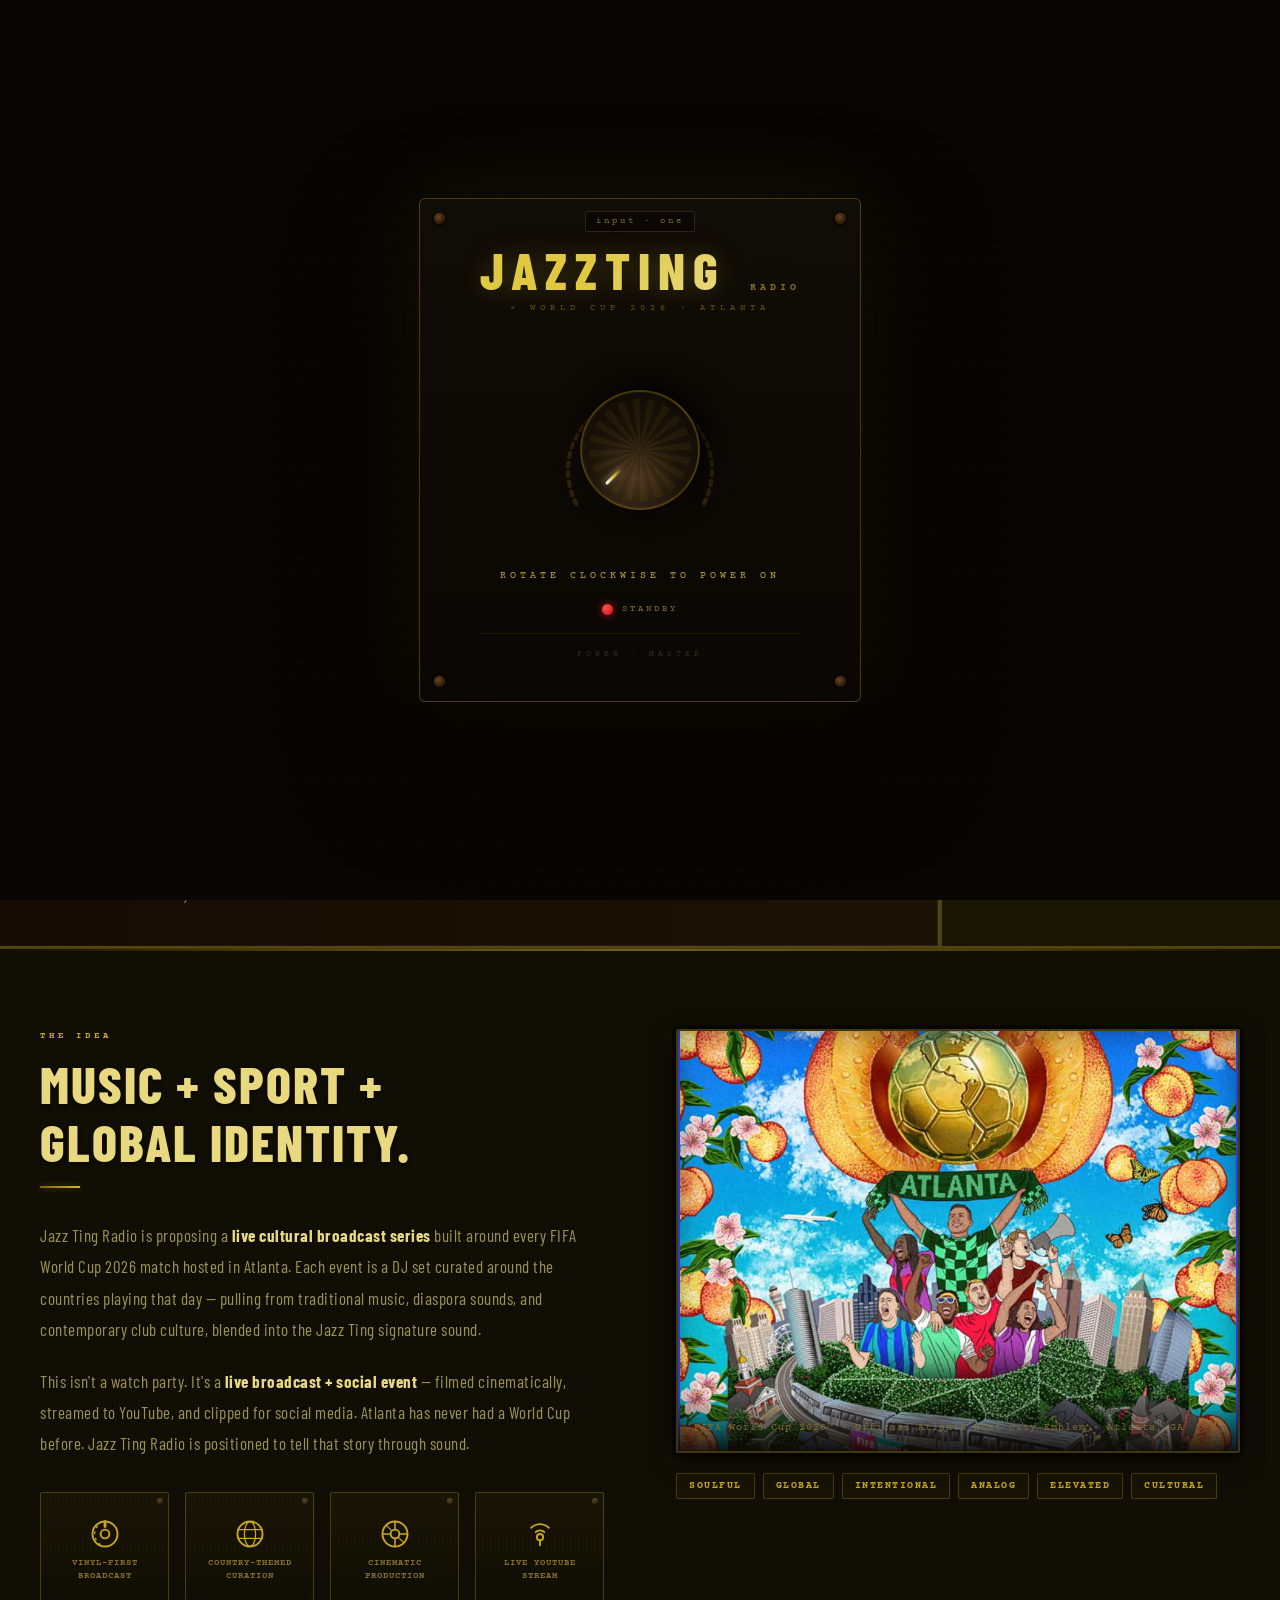
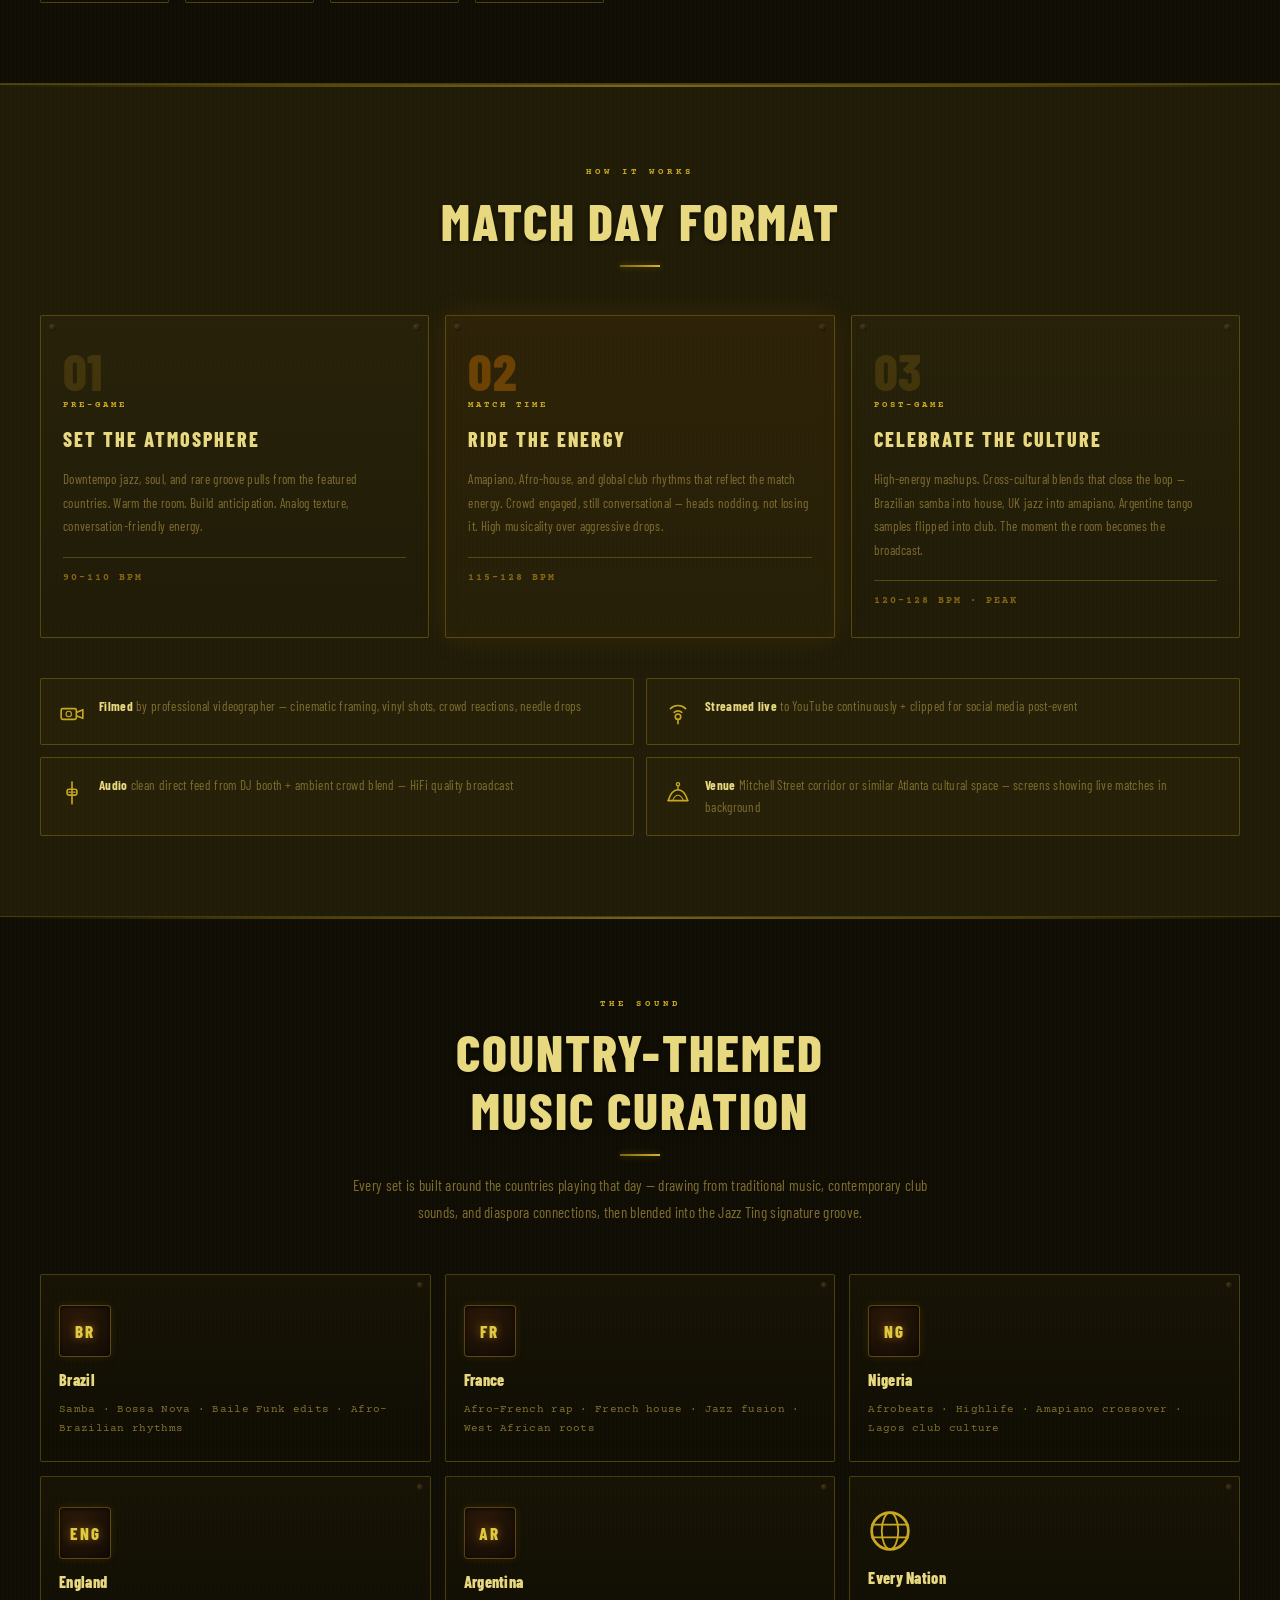
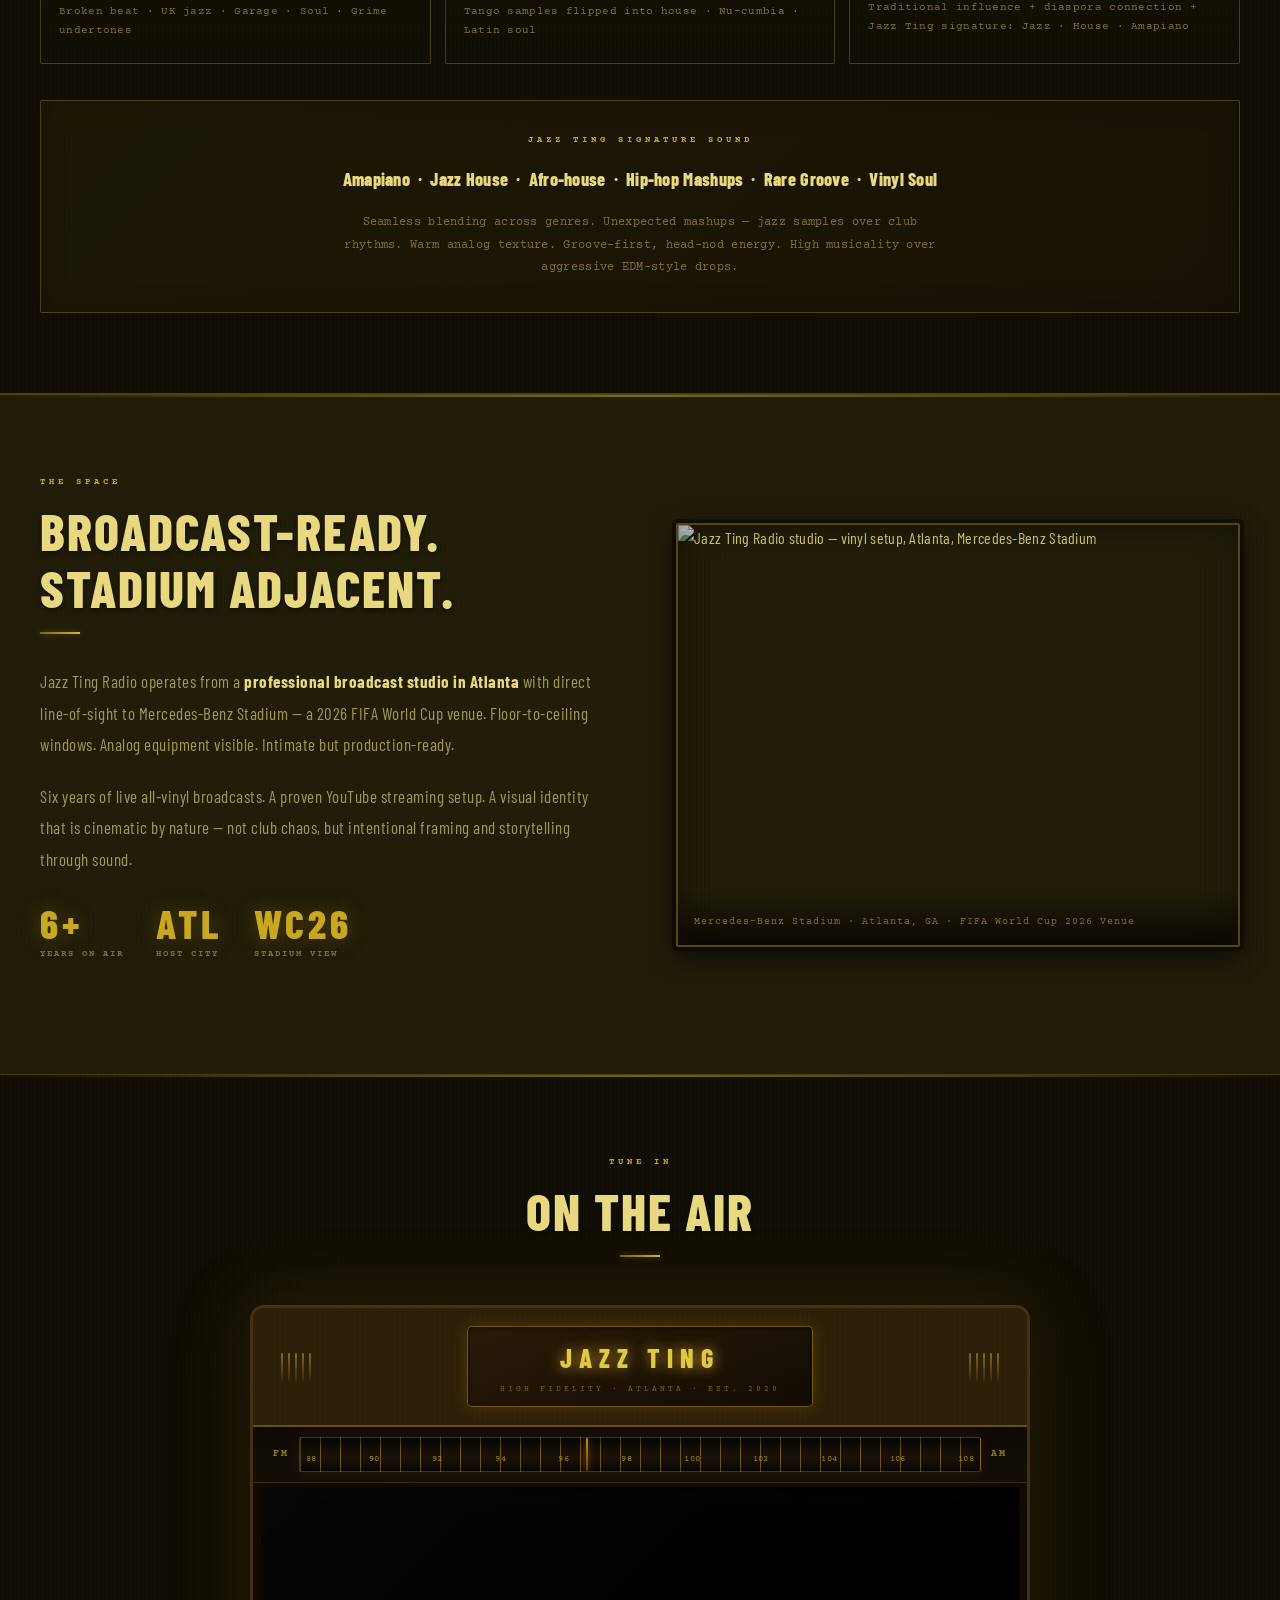
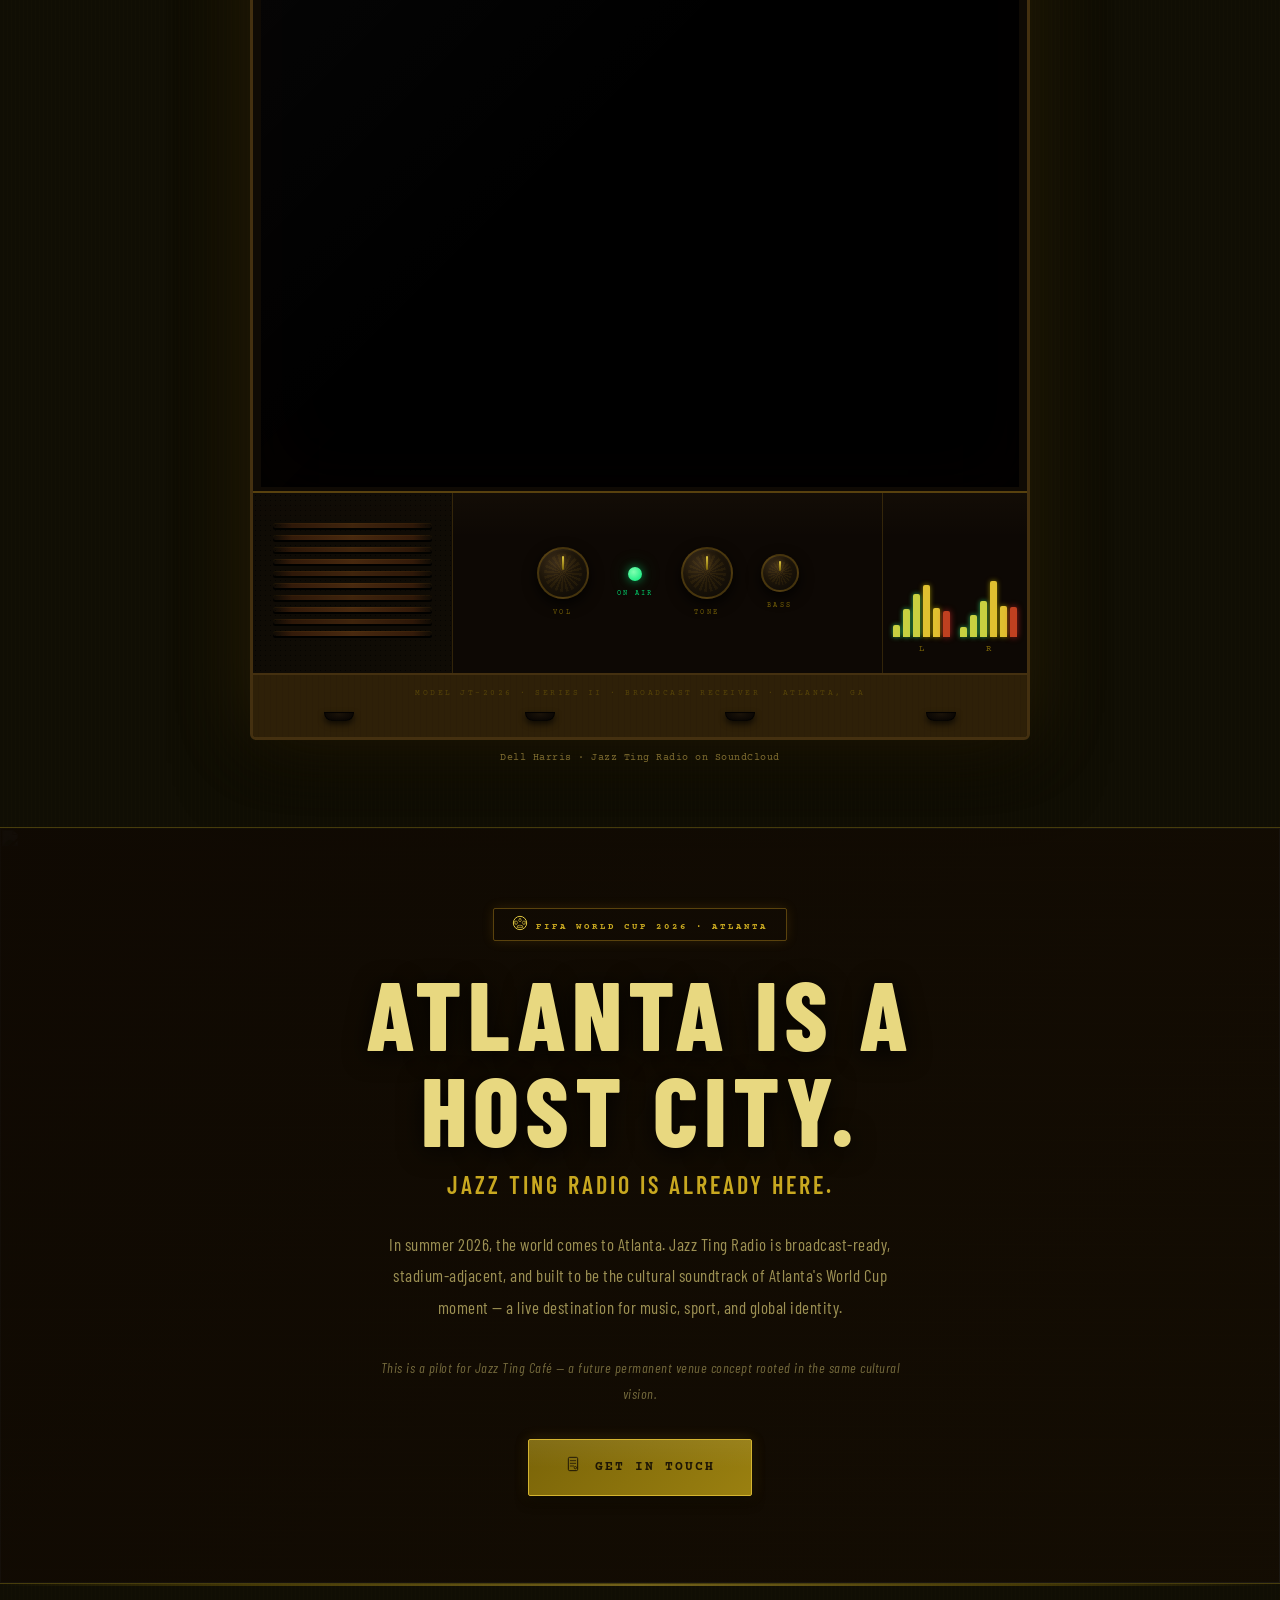
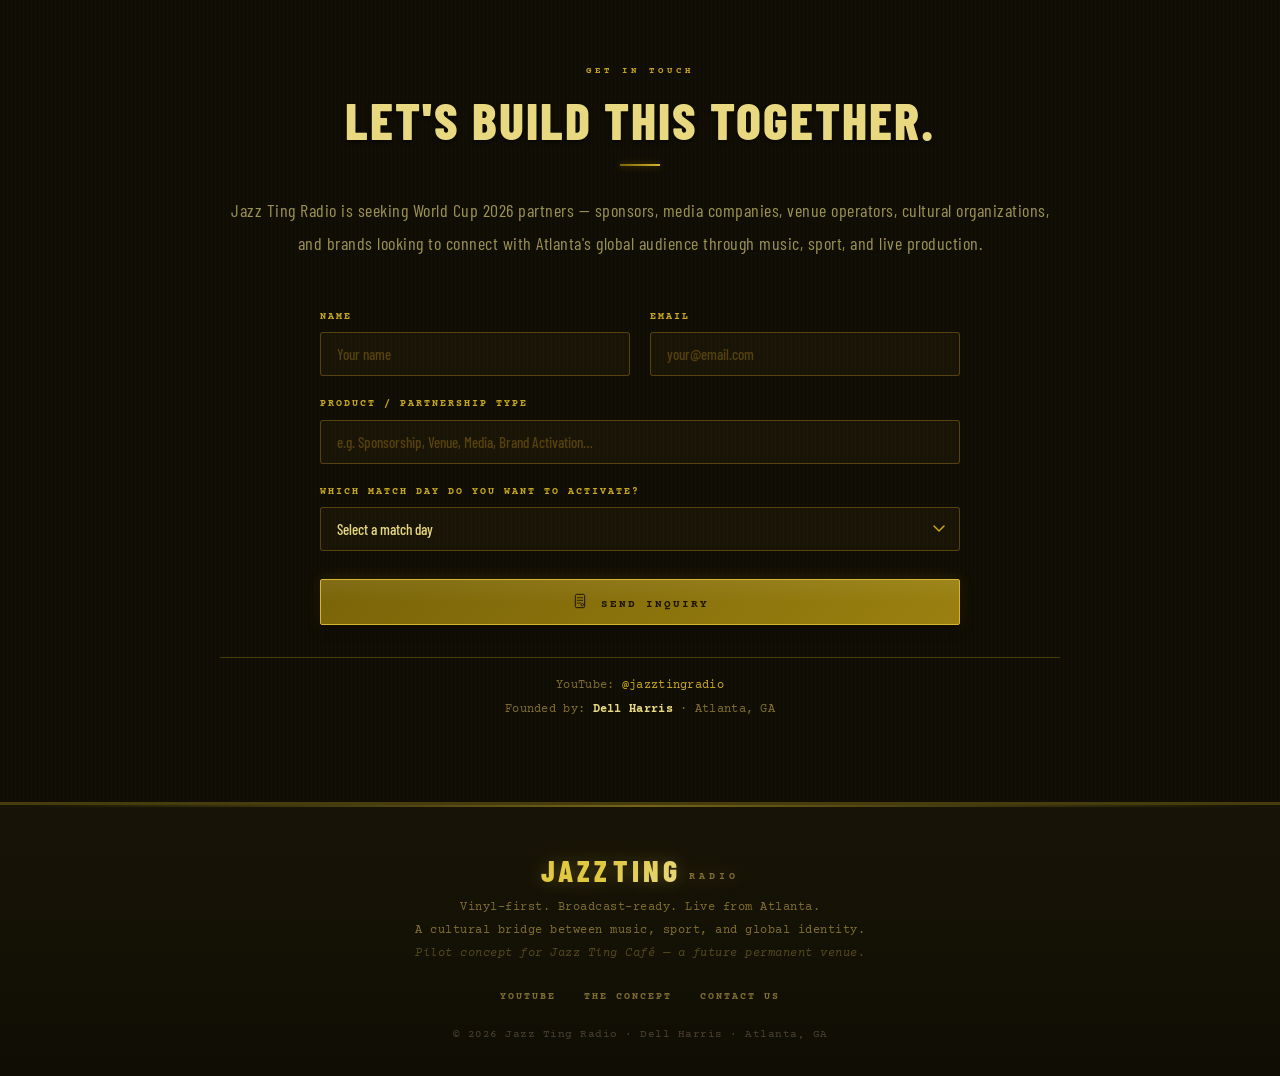
==== index.html @ 30714dae "Fix sticky header, add universe nav to Jazz Ting Radio - overflow-x: clip fixes sticky positioning o" ====
<!DOCTYPE html>
<html lang="en">
<head>
  <meta charset="UTF-8">
  <meta name="viewport" content="width=device-width, initial-scale=1.0">
  <title>Jazz Ting Radio | FIFA World Cup 2026 Atlanta — Live Music Broadcast Series</title>
  <meta name="description" content="Jazz Ting Radio brings a live DJ broadcast series to FIFA World Cup 2026 in Atlanta — vinyl-driven sets curated by match day country, streamed live from the cultural heart of the city.">
  <meta name="keywords" content="FIFA World Cup 2026 Atlanta, FIFA Atlanta 2026 experiences, World Cup Atlanta events, Atlanta FIFA fan experience, FIFA 2026 Atlanta entertainment, World Cup Atlanta 2026 things to do, Atlanta World Cup watch party, FIFA Atlanta fan zone, World Cup 2026 Atlanta nightlife, Atlanta FIFA cultural events, FIFA 2026 Atlanta music, World Cup Atlanta 2026 live events, ATL FIFA experience, Atlanta soccer events 2026, FIFA World Cup Atlanta host city events, Jazz Ting Radio, Dell Harris Atlanta, DJ set World Cup Atlanta, live music FIFA 2026, Atlanta June July 2026 events, Jazz Funk Soul Atlanta, UK Garage, DJ Cozy Shawn, ATL Culture House, vinyl DJ Atlanta, live broadcast FIFA 2026">
  <meta name="author" content="Jazz Ting Radio — Dell Harris">
  <meta name="robots" content="index, follow">

  <!-- Open Graph -->
  <meta property="og:type" content="website">
  <meta property="og:title" content="Jazz Ting Radio × FIFA World Cup 2026 Atlanta">
  <meta property="og:description" content="A live DJ broadcast series built around every Atlanta World Cup match day — country-themed vinyl sets, cinematic production, global culture.">
  <meta property="og:image" content="studio.jpg">
  <meta property="og:site_name" content="Jazz Ting Radio">

  <!-- Twitter Card -->
  <meta name="twitter:card" content="summary_large_image">
  <meta name="twitter:title" content="Jazz Ting Radio × FIFA World Cup 2026 Atlanta">
  <meta name="twitter:description" content="Live DJ broadcast series for FIFA World Cup 2026 in Atlanta. Match day music, vinyl culture, global identity.">
  <meta name="twitter:image" content="studio.jpg">
  <link rel="preconnect" href="https://fonts.googleapis.com">
  <link href="https://fonts.googleapis.com/css2?family=Bebas+Neue&family=Inter:wght@300;400;500;600;700;800&family=Playfair+Display:ital,wght@0,700;0,900;1,400&display=swap" rel="stylesheet">
  <link rel="stylesheet" href="style.css">
  <link rel="icon" href="data:image/svg+xml,<svg xmlns='http://www.w3.org/2000/svg' viewBox='0 0 100 100'><circle cx='50' cy='50' r='50' fill='%23000000'/><text x='50' y='67' font-family='Georgia,serif' font-weight='700' font-size='52' fill='%23e8d880' text-anchor='middle'>J</text></svg>">
</head>
<body>

<!-- ── SVG Icon Sprite ───────────────────────────────────── -->
<svg style="display:none" aria-hidden="true">
  <defs>
    <symbol id="ic-vinyl" viewBox="0 0 24 24" fill="none">
      <circle cx="12" cy="12" r="10" stroke="currentColor" stroke-width="1.5"/>
      <circle cx="12" cy="12" r="3.5" stroke="currentColor" stroke-width="1.5"/>
      <path d="M8.5 20.5 a10 10 0 0 1 0-17" stroke="currentColor" stroke-width="1" stroke-dasharray="2 3"/>
      <line x1="12" y1="2" x2="12" y2="6" stroke="currentColor" stroke-width="2.2" stroke-linecap="round"/>
    </symbol>
    <symbol id="ic-globe" viewBox="0 0 24 24" fill="none">
      <circle cx="12" cy="12" r="10" stroke="currentColor" stroke-width="1.5"/>
      <ellipse cx="12" cy="12" rx="4.5" ry="10" stroke="currentColor" stroke-width="1"/>
      <line x1="2.2" y1="8.5" x2="21.8" y2="8.5" stroke="currentColor" stroke-width="1" stroke-linecap="round"/>
      <line x1="2.2" y1="15.5" x2="21.8" y2="15.5" stroke="currentColor" stroke-width="1" stroke-linecap="round"/>
    </symbol>
    <symbol id="ic-lens" viewBox="0 0 24 24" fill="none">
      <circle cx="12" cy="12" r="10" stroke="currentColor" stroke-width="1.5"/>
      <circle cx="12" cy="12" r="3.5" stroke="currentColor" stroke-width="1.5"/>
      <line x1="12" y1="2" x2="12" y2="8.5" stroke="currentColor" stroke-width="1.2" stroke-linecap="round"/>
      <line x1="12" y1="15.5" x2="12" y2="22" stroke="currentColor" stroke-width="1.2" stroke-linecap="round"/>
      <line x1="2" y1="12" x2="8.5" y2="12" stroke="currentColor" stroke-width="1.2" stroke-linecap="round"/>
      <line x1="15.5" y1="12" x2="22" y2="12" stroke="currentColor" stroke-width="1.2" stroke-linecap="round"/>
      <line x1="4.9" y1="4.9" x2="9.3" y2="9.3" stroke="currentColor" stroke-width="1" stroke-linecap="round"/>
      <line x1="14.7" y1="14.7" x2="19.1" y2="19.1" stroke="currentColor" stroke-width="1" stroke-linecap="round"/>
    </symbol>
    <symbol id="ic-signal" viewBox="0 0 24 24" fill="none">
      <circle cx="12" cy="14.5" r="2.5" stroke="currentColor" stroke-width="1.5"/>
      <path d="M8.5 10.5 a5 5 0 0 1 7 0" stroke="currentColor" stroke-width="1.5" stroke-linecap="round"/>
      <path d="M5 7 a10 10 0 0 1 14 0" stroke="currentColor" stroke-width="1.5" stroke-linecap="round"/>
      <line x1="12" y1="17" x2="12" y2="21" stroke="currentColor" stroke-width="1.5" stroke-linecap="round"/>
    </symbol>
    <symbol id="ic-camera" viewBox="0 0 24 24" fill="none">
      <rect x="2" y="7" width="14" height="10" rx="1.5" stroke="currentColor" stroke-width="1.5"/>
      <path d="M16 10.5 L22 8 L22 16 L16 13.5" stroke="currentColor" stroke-width="1.5" stroke-linejoin="round"/>
      <circle cx="9" cy="12" r="2.5" stroke="currentColor" stroke-width="1"/>
    </symbol>
    <symbol id="ic-stadium" viewBox="0 0 24 24" fill="none">
      <path d="M3 19 Q6 9 12 9 Q18 9 21 19" stroke="currentColor" stroke-width="1.5" stroke-linecap="round"/>
      <line x1="3" y1="19" x2="21" y2="19" stroke="currentColor" stroke-width="1.5" stroke-linecap="round"/>
      <path d="M7 19 Q9 14 12 14 Q15 14 17 19" stroke="currentColor" stroke-width="1" stroke-linecap="round"/>
      <line x1="12" y1="9" x2="12" y2="5" stroke="currentColor" stroke-width="1.2" stroke-linecap="round"/>
      <circle cx="12" cy="4" r="1.5" stroke="currentColor" stroke-width="1.2"/>
    </symbol>
    <symbol id="ic-soccer" viewBox="0 0 24 24" fill="none">
      <circle cx="12" cy="12" r="10" stroke="currentColor" stroke-width="1.5"/>
      <polygon points="12,4.5 14,8 12,10.5 10,8" stroke="currentColor" stroke-width="1" stroke-linejoin="round"/>
      <polygon points="4,9.5 7,9 8.5,11.5 7,14 4.5,13.5" stroke="currentColor" stroke-width="1" stroke-linejoin="round"/>
      <polygon points="20,9.5 17,9 15.5,11.5 17,14 19.5,13.5" stroke="currentColor" stroke-width="1" stroke-linejoin="round"/>
      <polygon points="7.5,18.5 8.5,16 11,15.5 13,15.5 15.5,16 16.5,18.5" stroke="currentColor" stroke-width="1" stroke-linejoin="round"/>
    </symbol>
    <symbol id="ic-form" viewBox="0 0 24 24" fill="none">
      <rect x="5" y="2" width="14" height="20" rx="2" stroke="currentColor" stroke-width="1.5"/>
      <line x1="8" y1="7" x2="16" y2="7" stroke="currentColor" stroke-width="1.2" stroke-linecap="round"/>
      <line x1="8" y1="11" x2="16" y2="11" stroke="currentColor" stroke-width="1.2" stroke-linecap="round"/>
      <line x1="8" y1="15" x2="13" y2="15" stroke="currentColor" stroke-width="1.2" stroke-linecap="round"/>
      <circle cx="15.5" cy="17.5" r="1.8" stroke="currentColor" stroke-width="1.2"/>
    </symbol>
    <symbol id="ic-knob" viewBox="0 0 24 24" fill="none">
      <circle cx="12" cy="12" r="9.5" stroke="currentColor" stroke-width="1.5"/>
      <circle cx="12" cy="12" r="4" stroke="currentColor" stroke-width="1.5"/>
      <path d="M7 18.5 a8.5 8.5 0 0 1 0-13" stroke="currentColor" stroke-width="1" stroke-dasharray="2 3"/>
      <line x1="12" y1="2.5" x2="12" y2="7" stroke="currentColor" stroke-width="2.2" stroke-linecap="round"/>
    </symbol>
    <symbol id="ic-fader" viewBox="0 0 24 24" fill="none">
      <line x1="12" y1="2" x2="12" y2="22" stroke="currentColor" stroke-width="1.5" stroke-linecap="round"/>
      <rect x="7.5" y="8.5" width="9" height="5.5" rx="1.5" stroke="currentColor" stroke-width="1.5"/>
      <line x1="9" y1="11.2" x2="15" y2="11.2" stroke="currentColor" stroke-width="1" stroke-dasharray="2 2" stroke-linecap="round"/>
    </symbol>
    <symbol id="ic-prev" viewBox="0 0 24 24">
      <line x1="5" y1="5" x2="5" y2="19" stroke="currentColor" stroke-width="2" stroke-linecap="round"/>
      <path d="M19 5 L9 12 L19 19 Z" fill="currentColor"/>
    </symbol>
    <symbol id="ic-next" viewBox="0 0 24 24">
      <line x1="19" y1="5" x2="19" y2="19" stroke="currentColor" stroke-width="2" stroke-linecap="round"/>
      <path d="M5 5 L15 12 L5 19 Z" fill="currentColor"/>
    </symbol>
    <symbol id="ic-volume" viewBox="0 0 24 24" fill="none">
      <circle cx="12" cy="12" r="9" stroke="currentColor" stroke-width="1.5"/>
      <path d="M7.5 17.5 a7.5 7.5 0 0 1 0-11" stroke="currentColor" stroke-width="1" stroke-dasharray="2 3"/>
      <line x1="12" y1="3" x2="12" y2="7" stroke="currentColor" stroke-width="2.2" stroke-linecap="round"/>
    </symbol>
    <symbol id="ic-fullscreen" viewBox="0 0 24 24" fill="none">
      <polyline points="3,9 3,3 9,3" stroke="currentColor" stroke-width="1.8" stroke-linecap="round" stroke-linejoin="round"/>
      <polyline points="15,3 21,3 21,9" stroke="currentColor" stroke-width="1.8" stroke-linecap="round" stroke-linejoin="round"/>
      <polyline points="3,15 3,21 9,21" stroke="currentColor" stroke-width="1.8" stroke-linecap="round" stroke-linejoin="round"/>
      <polyline points="21,15 21,21 15,21" stroke="currentColor" stroke-width="1.8" stroke-linecap="round" stroke-linejoin="round"/>
    </symbol>
  </defs>
</svg>

<!-- ── Power-On Screen ───────────────────────────────────── -->
<div id="powerOn" class="power-on-screen">
  <div class="po-panel">
    <!-- corner screws (CSS) -->
    <div class="po-corner po-corner-tl"></div>
    <div class="po-corner po-corner-tr"></div>
    <div class="po-corner po-corner-bl"></div>
    <div class="po-corner po-corner-br"></div>
    <!-- channel label like the "one" / "two" on the mixer -->
    <div class="po-channel-label">input · one</div>
    <div class="po-brand">
      <span class="logo-jazz">Jazz</span><span class="logo-ting">Ting</span>
      <span class="logo-radio">Radio</span>
    </div>
    <div class="po-tagline">× WORLD CUP 2026 · ATLANTA</div>
    <div class="po-knob-section">
      <!-- Arc progress ring (SVG) -->
      <svg class="po-arc" viewBox="0 0 130 130" aria-hidden="true">
        <!-- dashed track like isolator knob on mixer -->
        <path class="po-arc-track"
          d="M 19 104 A 52 52 0 1 1 111 104"
          fill="none" stroke="rgba(200,150,30,0.18)" stroke-width="3"
          stroke-linecap="round" stroke-dasharray="3 4"/>
        <!-- fill arc -->
        <path class="po-arc-fill" id="poArcFill"
          d="M 19 104 A 52 52 0 1 1 111 104"
          fill="none" stroke="var(--brass-warm)" stroke-width="3"
          stroke-linecap="round"
          stroke-dasharray="265" stroke-dashoffset="265"/>
      </svg>
      <!-- The knob -->
      <div class="po-knob-wrap">
        <div class="po-knob" id="poKnob">
          <div class="po-knob-grip"></div>
          <div class="po-knob-indicator"></div>
        </div>
      </div>
    </div>
    <div class="po-instruction" id="poInstruction">ROTATE CLOCKWISE TO POWER ON</div>
    <div class="po-status-row">
      <div class="po-led" id="poLed"></div>
      <span class="po-status-text" id="poStatusText">STANDBY</span>
    </div>
    <div class="po-mixer-label">POWER · MASTER</div>
  </div>
</div>


<!-- ── Countdown Bar ──────────────────────────────────────── -->
<div id="countdownBar" class="countdown-bar">
  <span class="cd-label"><svg viewBox="0 0 24 24" fill="none" class="cd-icon"><circle cx="12" cy="12" r="10" stroke="currentColor" stroke-width="1.5"/><polyline points="12,6 12,12 16,14" stroke="currentColor" stroke-width="1.5" stroke-linecap="round"/></svg> FIRST ATL MATCH</span>
  <div class="cd-units">
    <div class="cd-unit"><span class="cd-num" id="cdDays">--</span><span class="cd-lbl">DAYS</span></div>
    <span class="cd-sep">:</span>
    <div class="cd-unit"><span class="cd-num" id="cdHours">--</span><span class="cd-lbl">HRS</span></div>
    <span class="cd-sep">:</span>
    <div class="cd-unit"><span class="cd-num" id="cdMins">--</span><span class="cd-lbl">MIN</span></div>
    <span class="cd-sep">:</span>
    <div class="cd-unit"><span class="cd-num" id="cdSecs">--</span><span class="cd-lbl">SEC</span></div>
  </div>
  <span class="cd-event">FIFA WORLD CUP 2026 · ATLANTA</span>
</div>

<header id="header">
  <div class="header-inner">
    <button class="hamburger" aria-label="Menu"><span></span><span></span><span></span></button>
    <a href="#" class="logo">
      <span class="logo-jazz">Jazz</span><span class="logo-ting">Ting</span>
      <span class="logo-radio">Radio</span>
    </a>
    <nav class="nav">
      <a href="#concept">The Concept</a>
      <a href="#format">Format</a>
      <a href="#curation">Music</a>
      <a href="#studio">Studio</a>
      <a href="#pitch" class="nav-cta">Submit Inquiry</a>
    </nav>
    <button class="hamburger hamburger-right" aria-label="More"><span></span><span></span><span></span></button>
  </div>
</header>

<!-- ── Universe Nav Overlay ──────────────────────────────── -->
<nav class="jtr-nav-overlay" id="jtrNav" aria-hidden="true">

  <svg class="jtr-nav-overlay__grain" xmlns="http://www.w3.org/2000/svg">
    <defs>
      <filter id="jtr-gn" x="0%" y="0%" width="100%" height="100%" color-interpolation-filters="linearRGB">
        <feTurbulence type="fractalNoise" baseFrequency="0.76 0.72" numOctaves="4" seed="9" stitchTiles="stitch"/>
        <feColorMatrix type="saturate" values="0"/>
      </filter>
    </defs>
    <rect width="100%" height="100%" filter="url(#jtr-gn)"/>
  </svg>

  <div class="jtr-nav-breadcrumb">
    IDU House <span>·</span> Jazz Ting Radio <span>·</span> Atlanta
  </div>

  <ul class="jtr-nav-links">

    <li class="jtr-nav-link">
      <a href="/sf">
        <span class="jtr-nav-label">Southern Frequencies</span>
        <span class="jtr-nav-meta">Live Hi-Fi Set · Programming</span>
      </a>
    </li>

    <li class="jtr-nav-link jtr-nav-link--current">
      <a href="#">
        <span class="jtr-nav-label">Jazz Ting Radio</span>
        <span class="jtr-nav-meta">You're Here</span>
      </a>
    </li>

    <li class="jtr-nav-link">
      <a href="https://www.iduhouse.com" target="_blank" rel="noopener">
        <span class="jtr-nav-label">IDU House</span>
        <span class="jtr-nav-meta">The Platform</span>
      </a>
    </li>

    <li class="jtr-nav-link">
      <a href="https://www.communeatl.com" target="_blank" rel="noopener">
        <span class="jtr-nav-label">Commune ATL</span>
        <span class="jtr-nav-meta">Atlanta, GA</span>
      </a>
    </li>

  </ul>

  <div class="jtr-nav-footer">
    <a href="https://www.iduhouse.com" target="_blank" rel="noopener">
      <img src="sf/idu-logo.png" alt="IDU House">
    </a>
    <a href="https://www.communeatl.com" target="_blank" rel="noopener">
      <img src="sf/commune-logo.webp" alt="Commune ATL">
    </a>
  </div>

</nav>

<!-- ── HERO ───────────────────────────────────────────────── -->
<section id="hero">
  <div class="hero-layout">

    <!-- Main panel -->
    <div class="hero-main">
      <div class="studio-player">
        <div class="studio-video-wrap">
          <!-- ios-clip-inner forces clip-path containment on iOS Safari -->
          <div class="ios-clip-inner">
          <iframe id="ytHeroPlayer"
            src="https://www.youtube.com/embed/sUy6hqrtd_Q?autoplay=1&mute=1&rel=0&modestbranding=1&loop=1&playlist=sUy6hqrtd_Q&enablejsapi=1&playsinline=1"
            style="position:absolute;inset:0;width:100%;height:100%;border:none;"
            title="Jazz Ting Radio — They Lied About UK Garage"
            allow="accelerometer; autoplay; clipboard-write; encrypted-media; gyroscope; picture-in-picture; web-share"
            referrerpolicy="strict-origin-when-cross-origin"
            allowfullscreen
          ></iframe>
          </div>

          <!-- Glowing play button -->
          <div class="hero-sc-play-wrap">
            <button class="hero-sc-btn" id="heroScBtn" onclick="triggerSCPlay()" aria-label="Play Jazz Ting Radio">
              <span class="hero-sc-ring"></span>
              <span class="hero-sc-ring hero-sc-ring-2"></span>
              <svg class="hero-sc-icon" viewBox="0 0 24 24"><path d="M8 5v14l11-7z"/></svg>
            </button>
            <div class="hero-sc-label">LISTEN LIVE</div>
          </div>

          <div class="studio-live-badge"><span class="live-dot"></span> BROADCAST READY · ATL</div>
          <div class="hero-title-overlay">
            <div class="hero-eyebrow">FIFA World Cup 2026 · Atlanta Host City</div>
            <h1 class="hero-main-title">Where Music<br>Meets the Match.</h1>
            <p class="hero-sub">A live DJ broadcast series built around every Atlanta World Cup match day — country-themed sets, cinematic production, global culture.</p>
          </div>
        </div>
        <div class="player-bar">
          <div class="player-bar-left">
            <button class="pbar-btn" aria-label="Previous"><svg class="icon" aria-hidden="true"><use href="#ic-prev"/></svg></button>
            <button class="pbar-btn" aria-label="Next"><svg class="icon" aria-hidden="true"><use href="#ic-next"/></svg></button>
            <button class="pbar-btn" aria-label="Volume"><svg class="icon" aria-hidden="true"><use href="#ic-volume"/></svg></button>
          </div>
          <div class="player-scrubber">
            <div class="scrubber-track"><div class="scrubber-fill" id="scrubFill"></div></div>
            <span class="pbar-time">Jazz Ting Radio · Live</span>
          </div>
          <div class="player-bar-right">
            <button class="pbar-btn" aria-label="Fullscreen"><svg class="icon" aria-hidden="true"><use href="#ic-fullscreen"/></svg></button>
          </div>
        </div>
      </div>

      <!-- WC Banner -->
      <div class="wc-banner">
        <div class="wc-banner-bg">
          <img src="studio.jpg" alt="" aria-hidden="true" class="wc-banner-bg-img">
          <div class="wc-banner-overlay"></div>
        </div>
        <div class="wc-banner-content">
          <div class="wc-ball"><svg class="icon" aria-hidden="true"><use href="#ic-soccer"/></svg></div>
          <div class="wc-text">
            <div class="wc-label">Live Broadcast Concept · Match Day Series</div>
            <h2 class="wc-headline">WORLD CUP<br>2026 BROADCAST</h2>
            <div class="wc-sub">from <span class="wc-atl">ATL</span> — Vinyl · Culture · Global Sound</div>
          </div>
          <a href="#pitch" class="wc-cta-btn">Contact Us →</a>
        </div>
      </div>
    </div>

    <!-- Episodes sidebar -->
    <aside class="episodes-panel" id="episodes">
      <div class="episodes-header">
        <h3>Recent Sets</h3>
        <button class="ep-close">✕</button>
      </div>
      <div class="episodes-scroll">
        <div class="ep-subnav">
          <button class="ep-tab active" data-tab="video">Video</button>
          <button class="ep-tab" data-tab="audio">Audio</button>
          <button class="ep-tab" data-tab="live">Live</button>
        </div>
        <!-- Video/Live tab: YouTube episodes list (default) -->
        <div class="ep-panel ep-panel-video" id="epPanelVideo">
          <div class="episodes-list" id="episodesList">
            <div class="ep-loading">Loading sets…</div>
          </div>
        </div>
        <!-- Audio tab: SoundCloud embed -->
        <div class="ep-panel ep-panel-audio" id="epPanelAudio" style="display:none;">
          <iframe width="100%" height="540" scrolling="no" frameborder="no" allow="autoplay"
            src="https://w.soundcloud.com/player/?url=https%3A//api.soundcloud.com/playlists/soundcloud%253Aplaylists%253A1151487817&color=%23917070&auto_play=false&hide_related=false&show_comments=false&show_user=false&show_reposts=false&show_teaser=false&visual=true"
            style="display:block;border-radius:4px;overflow:hidden;">
          </iframe>
          <div style="font-size:10px;color:#8a7460;padding:4px 0 0;text-align:center;">
            <a href="https://soundcloud.com/dellharris" target="_blank" style="color:#8a7460;">Dell Harris</a>
            · <a href="https://soundcloud.com/dellharris/sets/jazztingradio" target="_blank" style="color:#8a7460;">Jazz Ting Radio</a>
          </div>
        </div>
        </div>
      </div>
    </aside>

  </div>
</section>

<!-- ── THE CONCEPT ────────────────────────────────────────── -->
<section id="concept" class="section-dark">
  <div class="section-inner">
    <div class="concept-grid">
      <div class="concept-text">
        <div class="eyebrow">The Idea</div>
        <h2 class="section-title">Music + Sport +<br>Global Identity.</h2>
        <div class="gold-rule"></div>
        <p class="pitch-body">
          Jazz Ting Radio is proposing a <strong>live cultural broadcast series</strong> built around every FIFA World Cup 2026 match hosted in Atlanta. Each event is a DJ set curated around the countries playing that day — pulling from traditional music, diaspora sounds, and contemporary club culture, blended into the Jazz Ting signature sound.
        </p>
        <p class="pitch-body">
          This isn't a watch party. It's a <strong>live broadcast + social event</strong> — filmed cinematically, streamed to YouTube, and clipped for social media. Atlanta has never had a World Cup before. Jazz Ting Radio is positioned to tell that story through sound.
        </p>
        <div class="concept-pillars">
          <div class="pillar"><div class="pillar-icon"><svg class="icon" aria-hidden="true"><use href="#ic-vinyl"/></svg></div><div class="pillar-label">Vinyl-First<br>Broadcast</div></div>
          <div class="pillar"><div class="pillar-icon"><svg class="icon" aria-hidden="true"><use href="#ic-globe"/></svg></div><div class="pillar-label">Country-Themed<br>Curation</div></div>
          <div class="pillar"><div class="pillar-icon"><svg class="icon" aria-hidden="true"><use href="#ic-lens"/></svg></div><div class="pillar-label">Cinematic<br>Production</div></div>
          <div class="pillar"><div class="pillar-icon"><svg class="icon" aria-hidden="true"><use href="#ic-signal"/></svg></div><div class="pillar-label">Live YouTube<br>Stream</div></div>
        </div>
      </div>
      <div class="concept-photo">
        <div class="photo-frame fifa-frame">
          <img src="fifa-atlanta.jpg" alt="FIFA World Cup 2026 — Official Atlanta Host City Brand" class="fifa-brand-img">
          <div class="photo-caption">FIFA World Cup 2026™ · Official Atlanta Host City Emblem · Atlanta, GA</div>
        </div>
        <div class="vibe-tags">
          <span class="vibe-tag">Soulful</span>
          <span class="vibe-tag">Global</span>
          <span class="vibe-tag">Intentional</span>
          <span class="vibe-tag">Analog</span>
          <span class="vibe-tag">Elevated</span>
          <span class="vibe-tag">Cultural</span>
        </div>
      </div>
    </div>
  </div>
</section>

<!-- ── FORMAT ─────────────────────────────────────────────── -->
<section id="format" class="section-mid">
  <div class="section-inner">
    <div class="eyebrow" style="text-align:center">How It Works</div>
    <h2 class="section-title" style="text-align:center">Match Day Format</h2>
    <div class="gold-rule" style="margin:16px auto 48px"></div>

    <div class="format-grid">
      <div class="format-card">
        <div class="format-number">01</div>
        <div class="format-phase">Pre-Game</div>
        <h3>Set the Atmosphere</h3>
        <p>Downtempo jazz, soul, and rare groove pulls from the featured countries. Warm the room. Build anticipation. Analog texture, conversation-friendly energy.</p>
        <div class="format-bpm">90–110 BPM</div>
      </div>
      <div class="format-card format-card-featured">
        <div class="format-number">02</div>
        <div class="format-phase">Match Time</div>
        <h3>Ride the Energy</h3>
        <p>Amapiano, Afro-house, and global club rhythms that reflect the match energy. Crowd engaged, still conversational — heads nodding, not losing it. High musicality over aggressive drops.</p>
        <div class="format-bpm">115–128 BPM</div>
      </div>
      <div class="format-card">
        <div class="format-number">03</div>
        <div class="format-phase">Post-Game</div>
        <h3>Celebrate the Culture</h3>
        <p>High-energy mashups. Cross-cultural blends that close the loop — Brazilian samba into house, UK jazz into amapiano, Argentine tango samples flipped into club. The moment the room becomes the broadcast.</p>
        <div class="format-bpm">120–128 BPM · Peak</div>
      </div>
    </div>

    <div class="format-production">
      <div class="fp-item">
        <div class="fp-icon"><svg class="icon" aria-hidden="true"><use href="#ic-camera"/></svg></div>
        <div class="fp-text"><strong>Filmed</strong> by professional videographer — cinematic framing, vinyl shots, crowd reactions, needle drops</div>
      </div>
      <div class="fp-item">
        <div class="fp-icon"><svg class="icon" aria-hidden="true"><use href="#ic-signal"/></svg></div>
        <div class="fp-text"><strong>Streamed live</strong> to YouTube continuously + clipped for social media post-event</div>
      </div>
      <div class="fp-item">
        <div class="fp-icon"><svg class="icon" aria-hidden="true"><use href="#ic-fader"/></svg></div>
        <div class="fp-text"><strong>Audio</strong> clean direct feed from DJ booth + ambient crowd blend — HiFi quality broadcast</div>
      </div>
      <div class="fp-item">
        <div class="fp-icon"><svg class="icon" aria-hidden="true"><use href="#ic-stadium"/></svg></div>
        <div class="fp-text"><strong>Venue</strong> Mitchell Street corridor or similar Atlanta cultural space — screens showing live matches in background</div>
      </div>
    </div>
  </div>
</section>

<!-- ── MUSIC CURATION ──────────────────────────────────────── -->
<section id="curation" class="section-dark">
  <div class="section-inner">
    <div class="eyebrow" style="text-align:center">The Sound</div>
    <h2 class="section-title" style="text-align:center">Country-Themed<br>Music Curation</h2>
    <div class="gold-rule" style="margin:16px auto 16px"></div>
    <p class="curation-sub">Every set is built around the countries playing that day — drawing from traditional music, contemporary club sounds, and diaspora connections, then blended into the Jazz Ting signature groove.</p>

    <div class="curation-grid">
      <div class="curation-card">
        <div class="cc-flag"><span class="cc-iso">BR</span></div>
        <div class="cc-country">Brazil</div>
        <div class="cc-sounds">Samba · Bossa Nova · Baile Funk edits · Afro-Brazilian rhythms</div>
      </div>
      <div class="curation-card">
        <div class="cc-flag"><span class="cc-iso">FR</span></div>
        <div class="cc-country">France</div>
        <div class="cc-sounds">Afro-French rap · French house · Jazz fusion · West African roots</div>
      </div>
      <div class="curation-card">
        <div class="cc-flag"><span class="cc-iso">NG</span></div>
        <div class="cc-country">Nigeria</div>
        <div class="cc-sounds">Afrobeats · Highlife · Amapiano crossover · Lagos club culture</div>
      </div>
      <div class="curation-card">
        <div class="cc-flag"><span class="cc-iso">ENG</span></div>
        <div class="cc-country">England</div>
        <div class="cc-sounds">Broken beat · UK jazz · Garage · Soul · Grime undertones</div>
      </div>
      <div class="curation-card">
        <div class="cc-flag"><span class="cc-iso">AR</span></div>
        <div class="cc-country">Argentina</div>
        <div class="cc-sounds">Tango samples flipped into house · Nu-cumbia · Latin soul</div>
      </div>
      <div class="curation-card">
        <div class="cc-flag"><svg class="icon" aria-hidden="true"><use href="#ic-globe"/></svg></div>
        <div class="cc-country">Every Nation</div>
        <div class="cc-sounds">Traditional influence + diaspora connection + Jazz Ting signature: Jazz · House · Amapiano</div>
      </div>
    </div>

    <div class="curation-signature">
      <div class="cs-label">Jazz Ting Signature Sound</div>
      <div class="cs-genres">
        <span>Amapiano</span>
        <span>·</span>
        <span>Jazz House</span>
        <span>·</span>
        <span>Afro-house</span>
        <span>·</span>
        <span>Hip-hop Mashups</span>
        <span>·</span>
        <span>Rare Groove</span>
        <span>·</span>
        <span>Vinyl Soul</span>
      </div>
      <p class="cs-note">Seamless blending across genres. Unexpected mashups — jazz samples over club rhythms. Warm analog texture. Groove-first, head-nod energy. High musicality over aggressive EDM-style drops.</p>
    </div>
  </div>
</section>

<!-- ── STUDIO ──────────────────────────────────────────────── -->
<section id="studio" class="section-mid">
  <div class="section-inner">
    <div class="pitch-grid">
      <div class="pitch-text">
        <div class="eyebrow">The Space</div>
        <h2 class="section-title">Broadcast-Ready.<br>Stadium Adjacent.</h2>
        <div class="gold-rule"></div>
        <p class="pitch-body">Jazz Ting Radio operates from a <strong>professional broadcast studio in Atlanta</strong> with direct line-of-sight to Mercedes-Benz Stadium — a 2026 FIFA World Cup venue. Floor-to-ceiling windows. Analog equipment visible. Intimate but production-ready.</p>
        <p class="pitch-body">Six years of live all-vinyl broadcasts. A proven YouTube streaming setup. A visual identity that is cinematic by nature — not club chaos, but intentional framing and storytelling through sound.</p>
        <div class="pitch-stats">
          <div class="stat"><div class="stat-n">6+</div><div class="stat-l">Years on Air</div></div>
          <div class="stat"><div class="stat-n">ATL</div><div class="stat-l">Host City</div></div>
          <div class="stat"><div class="stat-n">WC26</div><div class="stat-l">Stadium View</div></div>
        </div>
      </div>
      <div class="pitch-photo">
        <div class="photo-frame">
          <img src="studio.jpg" alt="Jazz Ting Radio studio — vinyl setup, Atlanta, Mercedes-Benz Stadium">
          <div class="photo-caption">Mercedes-Benz Stadium · Atlanta, GA · FIFA World Cup 2026 Venue</div>
        </div>
      </div>
    </div>
  </div>
</section>

<!-- ── VINTAGE RADIO PLAYER ───────────────────────────────── -->
<section id="radio-player" class="section-dark section-radio-player">
  <div class="section-inner">
    <div class="eyebrow" style="text-align:center">Tune In</div>
    <h2 class="section-title" style="text-align:center">On the Air</h2>
    <div class="gold-rule" style="margin:16px auto 48px"></div>

    <div class="vintage-radio">

      <!-- Cabinet top: wood trim + brand plate + vents -->
      <div class="radio-cabinet-top">
        <div class="radio-vents">
          <span></span><span></span><span></span><span></span><span></span>
        </div>
        <div class="radio-brand-plate">
          <span class="radio-brand-name">JAZZ TING</span>
          <span class="radio-brand-sub">HIGH FIDELITY · ATLANTA · EST. 2020</span>
        </div>
        <div class="radio-vents">
          <span></span><span></span><span></span><span></span><span></span>
        </div>
      </div>

      <!-- Frequency dial -->
      <div class="radio-freq-bar">
        <div class="radio-freq-band-label">FM</div>
        <div class="radio-freq-scale">
          <div class="freq-needle"></div>
          <div class="freq-labels">
            <span>88</span><span>90</span><span>92</span><span>94</span><span>96</span>
            <span>98</span><span>100</span><span>102</span><span>104</span><span>106</span><span>108</span>
          </div>
        </div>
        <div class="radio-freq-band-label">AM</div>
      </div>

      <!-- Main screen: SoundCloud embed -->
      <div class="radio-display">
        <div class="radio-display-bezel">
          <div class="radio-display-inner">
            <iframe width="100%" height="600" scrolling="no" frameborder="no" allow="autoplay"
              src="https://w.soundcloud.com/player/?url=https%3A//api.soundcloud.com/playlists/soundcloud%253Aplaylists%253A1151487817&color=%23917070&auto_play=false&hide_related=false&show_comments=false&show_user=false&show_reposts=false&show_teaser=false&visual=true">
            </iframe>
          </div>
        </div>
      </div>

      <!-- Bottom controls: speaker grille | knobs + pilot | VU meters -->
      <div class="radio-controls">

        <!-- Speaker grille -->
        <div class="radio-grille">
          <div class="grille-cloth"></div>
          <div class="grille-bars">
            <span></span><span></span><span></span><span></span>
            <span></span><span></span><span></span><span></span>
            <span></span><span></span>
          </div>
        </div>

        <!-- Knobs + pilot light -->
        <div class="radio-knob-panel">
          <div class="r-knob-group">
            <div class="r-knob"></div>
            <span>VOL</span>
          </div>
          <div class="radio-pilot-area">
            <div class="r-pilot"></div>
            <span>ON AIR</span>
          </div>
          <div class="r-knob-group">
            <div class="r-knob"></div>
            <span>TONE</span>
          </div>
          <div class="r-knob-group">
            <div class="r-knob r-knob-sm"></div>
            <span>BASS</span>
          </div>
        </div>

        <!-- VU meters -->
        <div class="radio-vu-panel">
          <div class="r-vu-meter">
            <div class="r-vu-bars" id="vuBarsL">
              <div class="r-vu-bar" style="height:20%"></div>
              <div class="r-vu-bar" style="height:35%"></div>
              <div class="r-vu-bar" style="height:55%"></div>
              <div class="r-vu-bar" style="height:70%"></div>
              <div class="r-vu-bar" style="height:45%"></div>
              <div class="r-vu-bar" style="height:30%"></div>
            </div>
            <span class="r-vu-label">L</span>
          </div>
          <div class="r-vu-meter">
            <div class="r-vu-bars" id="vuBarsR">
              <div class="r-vu-bar" style="height:30%"></div>
              <div class="r-vu-bar" style="height:50%"></div>
              <div class="r-vu-bar" style="height:65%"></div>
              <div class="r-vu-bar" style="height:40%"></div>
              <div class="r-vu-bar" style="height:55%"></div>
              <div class="r-vu-bar" style="height:25%"></div>
            </div>
            <span class="r-vu-label">R</span>
          </div>
        </div>

      </div>

      <!-- Cabinet bottom: model plate + rubber feet -->
      <div class="radio-cabinet-bottom">
        <div class="radio-model-plate">MODEL JT-2026 · SERIES II · BROADCAST RECEIVER · ATLANTA, GA</div>
        <div class="radio-feet">
          <div class="r-foot"></div>
          <div class="r-foot"></div>
          <div class="r-foot"></div>
          <div class="r-foot"></div>
        </div>
      </div>

    </div><!-- end .vintage-radio -->

    <div class="radio-sc-credit">
      <a href="https://soundcloud.com/dellharris" target="_blank">Dell Harris</a>
      · <a href="https://soundcloud.com/dellharris/sets/jazztingradio" target="_blank">Jazz Ting Radio</a>
      on SoundCloud
    </div>
  </div>
</section>

<!-- ── WORLD CUP FULL BANNER ──────────────────────────────── -->
<section class="section-wc">
  <div class="wc-full-banner">
    <div class="wc-full-bg">
      <img src="studio.jpg" alt="" aria-hidden="true">
      <div class="wc-full-overlay"></div>
    </div>
    <div class="wc-full-content">
      <div class="wc-full-badge"><svg class="icon" aria-hidden="true"><use href="#ic-soccer"/></svg> FIFA World Cup 2026 · Atlanta</div>
      <h2 class="wc-full-title">ATLANTA IS A<br>HOST CITY.</h2>
      <h3 class="wc-full-sub">Jazz Ting Radio is already here.</h3>
      <p class="wc-full-body">In summer 2026, the world comes to Atlanta. Jazz Ting Radio is broadcast-ready, stadium-adjacent, and built to be the cultural soundtrack of Atlanta's World Cup moment — a live destination for music, sport, and global identity.</p>
      <p class="wc-full-body" style="font-style:italic;opacity:.7;font-size:14px;">This is a pilot for Jazz Ting Café — a future permanent venue concept rooted in the same cultural vision.</p>
      <a href="#pitch" class="btn-gold btn-xl"><svg class="icon" aria-hidden="true"><use href="#ic-form"/></svg> Get In Touch</a>
    </div>
  </div>
</section>

<!-- ── CONTACT FORM ────────────────────────────────────────── -->
<section id="pitch" class="section-dark">
  <div class="section-inner section-narrow">
    <div class="eyebrow" style="text-align:center">Get In Touch</div>
    <h2 class="section-title" style="text-align:center">Let's Build This Together.</h2>
    <div class="gold-rule" style="margin:16px auto 28px"></div>
    <p class="pitch-center-body">Jazz Ting Radio is seeking World Cup 2026 partners — sponsors, media companies, venue operators, cultural organizations, and brands looking to connect with Atlanta's global audience through music, sport, and live production.</p>

    <!--
      Mailchimp setup:
      1. Audience → Signup forms → Embedded forms → copy the action URL
      2. Replace YOUR_MAILCHIMP_URL below (keep everything after the ?)
      3. In Mailchimp: Audience → Settings → Audience fields → add:
           MMERGE3  label "Product"        (Text)
           MMERGE4  label "Activation Day" (Text)
    -->
    <form id="contactForm" class="contact-form"
      action="https://dellharris.us6.list-manage.com/subscribe/post?u=995804b0087c54bfa89b72928&amp;id=6add36c7e8&amp;f_id=000ad3e5f0"
      method="POST" novalidate>

      <!-- Mailchimp anti-bot honeypot — do not remove -->
      <div style="position:absolute;left:-5000px" aria-hidden="true">
        <input type="text" name="b_995804b0087c54bfa89b72928_6add36c7e8" tabindex="-1" value="">
      </div>

      <div class="cf-row">
        <div class="cf-field">
          <label for="cf-name">Name</label>
          <input id="cf-name" type="text" name="FNAME" placeholder="Your name" required>
        </div>
        <div class="cf-field">
          <label for="cf-email">Email</label>
          <input id="cf-email" type="email" name="EMAIL" placeholder="your@email.com" required>
        </div>
      </div>
      <div class="cf-field">
        <label for="cf-product">Product / Partnership Type</label>
        <input id="cf-product" type="text" name="MMERGE5" placeholder="e.g. Sponsorship, Venue, Media, Brand Activation…" required>
      </div>
      <div class="cf-field">
        <label for="cf-day">Which match day do you want to activate?</label>
        <select id="cf-day" name="MMERGE6" required>
          <option value="" disabled selected>Select a match day</option>
          <optgroup label="Group Stage — Atlanta">
            <option>June 14, 2026</option>
            <option>June 18, 2026</option>
            <option>June 22, 2026</option>
            <option>June 26, 2026</option>
          </optgroup>
          <optgroup label="Knockout Rounds">
            <option>Round of 32 (June 29 – July 1)</option>
            <option>Round of 16 (July 4 – July 6)</option>
          </optgroup>
          <option>Multiple / All Match Days</option>
          <option>Not Sure Yet</option>
        </select>
      </div>

      <button type="submit" class="btn-gold btn-block cf-submit" id="cfSubmit">
        <svg class="icon" aria-hidden="true"><use href="#ic-form"/></svg>
        <span id="cfBtnText">Send Inquiry</span>
      </button>

      <div id="cfMsg" class="cf-msg" aria-live="polite"></div>
    </form>

    <div class="contact-note" style="margin-top:32px;text-align:center">
      YouTube: <a href="https://www.youtube.com/@jazztingradio" target="_blank">@jazztingradio</a><br>
      Founded by: <strong style="color:var(--cream)">Dell Harris</strong> · Atlanta, GA
    </div>
  </div>
</section>

<!-- ── FOOTER ──────────────────────────────────────────────── -->
<footer id="footer">
  <div class="footer-inner">
    <div class="footer-logo">
      <span class="logo-jazz">Jazz</span><span class="logo-ting">Ting</span><span class="logo-radio">Radio</span>
    </div>
    <p class="footer-tagline">Vinyl-first. Broadcast-ready. Live from Atlanta.<br>
    A cultural bridge between music, sport, and global identity.<br>
    <em style="opacity:.6;font-size:12px;">Pilot concept for Jazz Ting Café — a future permanent venue.</em></p>
    <div class="footer-links">
      <a href="https://www.youtube.com/@jazztingradio" target="_blank">YouTube</a>
      <a href="#concept">The Concept</a>
      <a href="#pitch">Contact Us</a>
    </div>
    <p class="footer-copy">&copy; 2026 Jazz Ting Radio · Dell Harris · Atlanta, GA</p>
  </div>
</footer>

<script src="https://w.soundcloud.com/player/api.js"></script>
<script src="app.js"></script>
</body>
</html>
---- style.css ----
/* ================================================================
   JAZZ TING RADIO × WORLD CUP 2026
   VINTAGE TUBE AMPLIFIER THEME
   Walnut · Brass · Bakelite · Vacuum Tubes · Warm Glow
================================================================ */

@import url('https://fonts.googleapis.com/css2?family=Bebas+Neue&family=Barlow+Condensed:wght@400;500;600;700;800&family=Courier+Prime:wght@400;700&family=Inter:wght@300;400;500;600&display=swap');

*, *::before, *::after { box-sizing: border-box; margin: 0; padding: 0; }

/* ── Design Tokens ────────────────────────────────────────── */
:root {
  --wood:          #1c1404;   /* VHS dark chocolate */
  --wood-mid:      #241a06;
  --wood-panel:    #2e2008;   /* main VHS brown */
  --wood-light:    #443010;
  --brass:         #7a6408;
  --brass-mid:     #9a8010;
  --brass-warm:    #c8a820;   /* VHS gold – primary accent */
  --brass-light:   #d4b430;   /* VHS yellow-gold */
  --brass-bright:  #e0c840;   /* VHS bright yellow */
  --brass-sheen:   #f0de70;   /* VHS highlight */
  --panel:         #100e04;
  --panel-face:    #1a1606;
  --panel-mid:     #201c08;
  --bakelite:      #0e0c04;
  --bakelite-mid:  #181408;
  --tube-warm:     #d4a820;   /* VHS warm amber → shifted yellow */
  --tube-hot:      #b89020;
  --tube-faint:    rgba(212,168,32,0.15);
  --tube-glow:     rgba(212,168,32,0.5);
  --tube-glass:    rgba(240,220,100,0.12);
  --pilot-green:   #00e878;
  --pilot-glow:    rgba(0,232,120,0.5);
  --vu-green:      #c8d040;   /* VHS yellow-green */
  --vu-yellow:     #e0c030;
  --vu-red:        #c04020;
  --cream:         #e8d880;   /* VHS yellow-cream – primary text */
  --cream-dim:     #c0a840;   /* dimmer VHS gold */
  --cream-faint:   rgba(232,216,128,0.65);
  --muted:         #806e30;   /* muted VHS gold */
  --border-brass:  rgba(200,168,32,0.3);
  --border-wood:   rgba(68,48,16,0.5);
  --screw:         #4a3818;
  --steel:         #8a8060;
  --header-h:      80px;
}

/* ── Scrollbar ────────────────────────────────────────────── */
::-webkit-scrollbar { width: 6px; }
::-webkit-scrollbar-track { background: var(--wood); }
::-webkit-scrollbar-thumb { background: var(--brass); border-radius: 3px; }

/* ── Base ─────────────────────────────────────────────────── */
html { scroll-behavior: smooth; overflow-x: clip; max-width: 100%; }

body {
  background-color: var(--wood);
  background-image:
    repeating-linear-gradient(90deg,
      transparent 0px, transparent 3px,
      rgba(0,0,0,0.03) 3px, rgba(0,0,0,0.03) 4px),
    repeating-linear-gradient(180deg,
      transparent 0px, transparent 12px,
      rgba(68,48,16,0.06) 12px, rgba(68,48,16,0.06) 13px);
  color: var(--cream);
  font-family: 'Barlow Condensed', sans-serif;
  font-weight: 400;
  font-size: 16px;
  line-height: 1.65;
  min-height: 100vh;
  letter-spacing: 0.3px;
  overflow-x: clip;
  max-width: 100%;
}

a { color: var(--brass-warm); text-decoration: none; transition: color 0.2s; }
a:hover { color: var(--brass-bright); }
img { display: block; max-width: 100%; }

/* ── Shared Panel Face ────────────────────────────────────── */
.panel-face {
  background:
    linear-gradient(180deg,
      rgba(255,220,120,0.04) 0%,
      transparent 30%,
      rgba(0,0,0,0.1) 100%),
    var(--panel-face);
  border: 1px solid var(--border-brass);
  position: relative;
}

/* Corner screws — decorative rivets */
.panel-face::before, .panel-face::after {
  content: '';
  position: absolute;
  width: 10px; height: 10px;
  border-radius: 50%;
  background: radial-gradient(circle at 35% 35%, var(--screw) 40%, #1a0e04 100%);
  box-shadow: inset 0 1px 2px rgba(255,255,255,0.1), 0 1px 2px rgba(0,0,0,0.8);
  z-index: 1;
}
.panel-face::before { top: 10px; left: 10px; }
.panel-face::after  { top: 10px; right: 10px; }

/* ── Logo ─────────────────────────────────────────────────── */
.logo, .footer-logo {
  font-family: 'Barlow Condensed', sans-serif;
  font-weight: 800;
  font-size: 28px;
  letter-spacing: 4px;
  text-transform: uppercase;
  text-decoration: none;
  display: inline-flex;
  align-items: baseline;
  gap: 2px;
  line-height: 1;
  filter: drop-shadow(0 0 8px rgba(212,180,48,0.3));
}
.logo-jazz  { color: var(--brass-bright); }
.logo-ting  {
  background: linear-gradient(135deg, var(--brass-bright), var(--cream));
  -webkit-background-clip: text;
  -webkit-text-fill-color: transparent;
  background-clip: text;
}
.logo-radio {
  font-size: 10px;
  font-family: 'Courier Prime', monospace;
  font-weight: 700;
  letter-spacing: 4px;
  text-transform: uppercase;
  color: var(--muted);
  -webkit-text-fill-color: var(--muted);
  margin-left: 6px;
  align-self: flex-end;
  margin-bottom: 3px;
}

/* ── VACUUM TUBE Component ────────────────────────────────── */
.vac-tube {
  display: inline-flex;
  flex-direction: column;
  align-items: center;
  gap: 0;
  position: relative;
}
.tube-glass {
  width: 22px;
  height: 44px;
  background: linear-gradient(180deg,
    rgba(255,200,120,0.22) 0%,
    rgba(255,140,0,0.15) 40%,
    rgba(255,100,0,0.08) 80%,
    transparent 100%);
  border: 1px solid rgba(255,200,80,0.25);
  border-radius: 50% 50% 30% 30% / 40% 40% 20% 20%;
  position: relative;
  box-shadow:
    0 0 8px  var(--tube-glow),
    0 0 18px rgba(255,100,0,0.3),
    0 0 35px rgba(255,80,0,0.15),
    inset 0 0 8px rgba(255,160,40,0.1);
  animation: tubeGlow 2.8s ease-in-out infinite;
}
.tube-glass::before { /* filament */
  content: '';
  position: absolute;
  bottom: 6px; left: 50%;
  transform: translateX(-50%);
  width: 2px; height: 14px;
  background: linear-gradient(to top, var(--tube-warm), var(--brass-bright));
  border-radius: 1px;
  box-shadow: 0 0 4px var(--tube-warm), 0 0 8px rgba(255,180,0,0.8);
  animation: filamentFlicker 3.5s ease-in-out infinite;
}
.tube-base {
  width: 22px; height: 10px;
  background: linear-gradient(180deg, #2a1a08, #0d0a04);
  border-radius: 0 0 4px 4px;
  border: 1px solid rgba(200,150,30,0.2);
  border-top: none;
}
.tube-pins {
  display: flex; gap: 5px; margin-top: 2px;
}
.tube-pin {
  width: 2px; height: 8px;
  background: var(--steel);
  border-radius: 1px;
  opacity: 0.7;
}
@keyframes tubeGlow {
  0%,100% { box-shadow: 0 0 8px var(--tube-glow), 0 0 18px rgba(255,100,0,.3), 0 0 35px rgba(255,80,0,.15), inset 0 0 8px rgba(255,160,40,.1); opacity: .85; }
  50%      { box-shadow: 0 0 14px var(--tube-glow), 0 0 28px rgba(255,130,0,.5), 0 0 55px rgba(255,80,0,.25), inset 0 0 14px rgba(255,180,40,.15); opacity: 1; }
}
@keyframes filamentFlicker {
  0%,85%,100% { opacity: 1; }
  87%          { opacity: .6; }
  90%          { opacity: 1; }
  93%          { opacity: .8; }
}

/* ── KNOB Component ───────────────────────────────────────── */
.knob-wrap {
  display: flex;
  flex-direction: column;
  align-items: center;
  gap: 6px;
  cursor: pointer;
  user-select: none;
}
.knob-dial {
  width: 44px; height: 44px;
  border-radius: 50%;
  background: radial-gradient(circle at 38% 32%,
    #2a2418 0%, #1a1208 50%, #0d0a04 100%);
  box-shadow:
    0 6px 12px rgba(0,0,0,.9),
    0 2px 4px  rgba(0,0,0,.7),
    inset 0 1px 3px rgba(255,220,120,.06),
    inset 0 -2px 4px rgba(0,0,0,.6),
    0 0 0 2px rgba(200,150,30,.35),
    0 0 0 4px rgba(0,0,0,.6);
  position: relative;
  transition: transform 0.35s cubic-bezier(0.34, 1.56, 0.64, 1),
              box-shadow 0.3s;
}
.knob-dial::before { /* outer grip ring */
  content: '';
  position: absolute;
  inset: -3px;
  border-radius: 50%;
  background: repeating-conic-gradient(
    rgba(200,150,30,.15) 0deg 6deg,
    transparent 6deg 12deg
  );
}
.knob-dial::after { /* indicator mark */
  content: '';
  position: absolute;
  top: 5px; left: 50%;
  transform: translateX(-50%);
  width: 3px; height: 10px;
  background: linear-gradient(to bottom, var(--brass-bright), var(--tube-warm));
  border-radius: 2px;
  box-shadow: 0 0 5px var(--tube-warm), 0 0 10px rgba(255,140,0,.5);
}
.knob-wrap:hover .knob-dial {
  transform: rotate(40deg);
  box-shadow:
    0 6px 16px rgba(0,0,0,.9),
    0 2px 4px  rgba(0,0,0,.7),
    inset 0 1px 3px rgba(255,220,120,.1),
    inset 0 -2px 4px rgba(0,0,0,.6),
    0 0 0 2px rgba(200,150,30,.6),
    0 0 0 4px rgba(0,0,0,.6),
    0 0 20px rgba(255,140,0,.25);
}
.knob-label {
  font-family: 'Courier Prime', monospace;
  font-size: 9px;
  font-weight: 700;
  letter-spacing: 2px;
  text-transform: uppercase;
  color: var(--cream-dim);
  text-shadow: 0 1px 3px rgba(0,0,0,.9);
  white-space: nowrap;
}

/* Knob scale marks */
.knob-scale {
  position: relative;
  width: 56px; height: 56px;
  display: flex; align-items: center; justify-content: center;
}
.knob-scale-dot {
  position: absolute;
  width: 3px; height: 3px;
  border-radius: 50%;
  background: var(--brass);
  opacity: .5;
}

/* ── TOGGLE SWITCH ────────────────────────────────────────── */
.toggle-btn {
  display: inline-flex;
  align-items: center;
  gap: 10px;
  background: linear-gradient(180deg, #1a1208, #0d0a04);
  border: 1px solid rgba(200,150,30,.3);
  border-radius: 3px;
  padding: 10px 20px;
  cursor: pointer;
  font-family: 'Courier Prime', monospace;
  font-size: 11px;
  font-weight: 700;
  letter-spacing: 2px;
  text-transform: uppercase;
  color: var(--cream-dim);
  box-shadow:
    0 4px 8px rgba(0,0,0,.8),
    inset 0 1px 2px rgba(255,220,120,.04),
    inset 0 -1px 2px rgba(0,0,0,.5);
  transition: all 0.15s;
  position: relative;
  overflow: hidden;
}
.toggle-btn::before {
  content: '';
  position: absolute; inset: 0;
  background: linear-gradient(to bottom,
    rgba(255,220,120,.03) 0%, transparent 50%);
  pointer-events: none;
}
.toggle-btn:hover {
  border-color: rgba(200,150,30,.6);
  color: var(--cream);
  box-shadow:
    0 4px 8px rgba(0,0,0,.8),
    inset 0 1px 2px rgba(255,220,120,.06),
    inset 0 -1px 2px rgba(0,0,0,.5),
    0 0 12px rgba(255,140,0,.2);
}
.toggle-btn:active {
  transform: translateY(1px);
  box-shadow: 0 2px 4px rgba(0,0,0,.8), inset 0 2px 4px rgba(0,0,0,.4);
}
.toggle-led {
  width: 7px; height: 7px;
  border-radius: 50%;
  background: var(--tube-warm);
  box-shadow: 0 0 6px var(--tube-warm), 0 0 12px rgba(255,140,0,.5);
  animation: ledPulse 2s ease-in-out infinite;
  flex-shrink: 0;
}
@keyframes ledPulse {
  0%,100% { box-shadow: 0 0 6px var(--tube-warm), 0 0 12px rgba(255,140,0,.5); }
  50%      { box-shadow: 0 0 10px var(--tube-warm), 0 0 20px rgba(255,140,0,.8); }
}

/* ── PILOT LIGHT ──────────────────────────────────────────── */
.pilot-light {
  width: 12px; height: 12px;
  border-radius: 50%;
  background: var(--pilot-green);
  box-shadow:
    0 0 6px var(--pilot-glow),
    0 0 14px rgba(0,232,120,.4),
    inset 0 1px 2px rgba(255,255,255,.3);
  animation: pilotBlink 2s ease-in-out infinite;
}
@keyframes pilotBlink {
  0%,100% { background: var(--pilot-green); box-shadow: 0 0 6px var(--pilot-glow), 0 0 14px rgba(0,232,120,.4); }
  50%      { background: #00ff90; box-shadow: 0 0 10px var(--pilot-glow), 0 0 22px rgba(0,232,120,.7); }
}

/* ── VU METER ─────────────────────────────────────────────── */
.vu-meter {
  display: flex;
  flex-direction: column;
  gap: 3px;
  padding: 8px 0;
}
.vu-track {
  display: flex;
  gap: 2px;
  align-items: center;
}
.vu-label {
  font-family: 'Courier Prime', monospace;
  font-size: 8px;
  color: var(--muted);
  width: 14px;
  letter-spacing: 0;
}
.vu-bars {
  display: flex;
  gap: 2px;
}
.vu-bar {
  width: 4px;
  height: 12px;
  border-radius: 1px;
  background: var(--panel);
  border: 1px solid rgba(255,255,255,.05);
  transition: background 0.05s, box-shadow 0.05s;
}
.vu-bar.green  { background: var(--vu-green);  box-shadow: 0 0 4px rgba(64,255,128,.6); }
.vu-bar.yellow { background: var(--vu-yellow); box-shadow: 0 0 4px rgba(255,238,0,.6); }
.vu-bar.red    { background: var(--vu-red);    box-shadow: 0 0 4px rgba(255,48,48,.6); }

/* ── HEADER ───────────────────────────────────────────────── */
#header {
  position: sticky;
  top: 0;
  z-index: 201;
  height: var(--header-h);
  background:
    linear-gradient(180deg,
      rgba(255,200,80,.06) 0%,
      rgba(200,150,30,.04) 30%,
      rgba(0,0,0,.08) 100%),
    var(--panel-face);
  border-bottom: 2px solid var(--border-brass);
  box-shadow:
    0 4px 16px rgba(0,0,0,.8),
    inset 0 1px 0 rgba(255,200,80,.08);
  /* Brass strip at bottom */
}
#header::after {
  content: '';
  position: absolute;
  bottom: -1px; left: 0; right: 0;
  height: 3px;
  background: linear-gradient(90deg,
    transparent 0%,
    var(--brass) 15%,
    var(--brass-light) 50%,
    var(--brass) 85%,
    transparent 100%);
  opacity: .6;
}
.header-inner {
  max-width: 1400px;
  margin: 0 auto;
  height: 100%;
  display: flex;
  align-items: center;
  padding: 0 28px;
  gap: 16px;
}

/* Tubes in header */
.header-tubes {
  display: flex;
  gap: 14px;
  align-items: flex-end;
  margin-right: 8px;
}

/* Knob navigation */
.nav {
  display: flex;
  align-items: flex-end;
  gap: 4px;
  margin-left: auto;
  padding-bottom: 4px;
}
.knob-nav-item {
  display: flex;
  flex-direction: column;
  align-items: center;
  gap: 5px;
  padding: 4px 10px;
  text-decoration: none;
  position: relative;
}
.knob-nav-item .knob-dial { width: 36px; height: 36px; }
.knob-nav-item .knob-dial::after { top: 4px; width: 2.5px; height: 8px; }
.knob-nav-label {
  font-family: 'Courier Prime', monospace;
  font-size: 8px; font-weight: 700;
  letter-spacing: 1.8px; text-transform: uppercase;
  color: var(--muted); white-space: nowrap;
  transition: color .2s;
}
.knob-nav-item:hover .knob-nav-label { color: var(--brass-warm); }
.knob-nav-item:hover .knob-dial { transform: rotate(40deg); }

/* CTA button in header */
.nav-cta-wrap {
  display: flex;
  flex-direction: column;
  align-items: center;
  gap: 5px;
  margin-left: 12px;
}
.nav-cta-pill {
  background: linear-gradient(135deg, var(--brass), var(--brass-mid));
  color: var(--wood) !important;
  font-family: 'Courier Prime', monospace;
  font-size: 9px; font-weight: 700;
  letter-spacing: 2px; text-transform: uppercase;
  padding: 8px 14px;
  border-radius: 2px;
  border: 1px solid var(--brass-light);
  box-shadow: 0 3px 8px rgba(0,0,0,.7), 0 0 10px rgba(200,150,30,.2);
  white-space: nowrap;
  transition: all .2s;
  text-decoration: none;
  display: block;
}
.nav-cta-pill:hover {
  background: linear-gradient(135deg, var(--brass-light), var(--brass-warm));
  color: var(--wood) !important;
  box-shadow: 0 3px 8px rgba(0,0,0,.7), 0 0 18px rgba(200,150,30,.5);
}

.hamburger {
  background: none; border: none; cursor: pointer;
  padding: 6px; display: flex; flex-direction: column; gap: 4px;
  position: relative; z-index: 300;
}
.hamburger span {
  display: block; width: 20px; height: 2px;
  background: var(--muted); border-radius: 2px;
  transform-origin: center center;
}

/* Two-phase open: slide to centre then rotate */
@keyframes jtr-bar1-open {
  0%   { transform: translateY(0px)  rotate(0deg);  }
  48%  { transform: translateY(6px)  rotate(0deg);  }
  100% { transform: translateY(6px)  rotate(45deg); }
}
@keyframes jtr-bar2-open {
  0%   { opacity:1; transform:scaleX(1); }
  32%  { opacity:0; transform:scaleX(0); }
  100% { opacity:0; transform:scaleX(0); }
}
@keyframes jtr-bar3-open {
  0%   { transform: translateY(0px)   rotate(0deg);   }
  48%  { transform: translateY(-6px)  rotate(0deg);   }
  100% { transform: translateY(-6px)  rotate(-45deg); }
}
@keyframes jtr-bar1-close {
  0%   { transform: translateY(6px)  rotate(45deg); }
  52%  { transform: translateY(6px)  rotate(0deg);  }
  100% { transform: translateY(0px)  rotate(0deg);  }
}
@keyframes jtr-bar2-close {
  0%   { opacity:0; transform:scaleX(0); }
  55%  { opacity:1; transform:scaleX(1); }
  100% { opacity:1; transform:scaleX(1); }
}
@keyframes jtr-bar3-close {
  0%   { transform: translateY(-6px)  rotate(-45deg); }
  52%  { transform: translateY(-6px)  rotate(0deg);   }
  100% { transform: translateY(0px)   rotate(0deg);   }
}
.hamburger.jtr-opening span:nth-child(1) { animation: jtr-bar1-open  0.38s cubic-bezier(.4,0,.2,1) forwards; }
.hamburger.jtr-opening span:nth-child(2) { animation: jtr-bar2-open  0.28s ease forwards; }
.hamburger.jtr-opening span:nth-child(3) { animation: jtr-bar3-open  0.38s cubic-bezier(.4,0,.2,1) forwards; }
.hamburger.jtr-closing  span:nth-child(1) { animation: jtr-bar1-close 0.38s cubic-bezier(.4,0,.2,1) forwards; }
.hamburger.jtr-closing  span:nth-child(2) { animation: jtr-bar2-close 0.38s ease 0.14s forwards; }
.hamburger.jtr-closing  span:nth-child(3) { animation: jtr-bar3-close 0.38s cubic-bezier(.4,0,.2,1) forwards; }

.hamburger-right { margin-left: auto; display: flex; }

/* ── Universe Nav Overlay ─────────────────────────────────── */
.jtr-nav-overlay {
  position: fixed; inset: 0;
  z-index: 250;
  background: var(--bakelite);
  display: flex; flex-direction: column;
  justify-content: center;
  padding: 100px 48px 60px;
  opacity: 0; pointer-events: none;
  transform: translateY(-14px);
  transition: opacity 0.32s cubic-bezier(.4,0,.2,1), transform 0.32s cubic-bezier(.4,0,.2,1);
}
body.jtr-nav-open .jtr-nav-overlay {
  opacity: 1; pointer-events: all; transform: translateY(0);
}
body.jtr-nav-open { overflow: hidden; }

.jtr-nav-overlay__grain {
  position: absolute; inset: 0;
  width: 100%; height: 100%;
  pointer-events: none;
  mix-blend-mode: overlay; opacity: 0.08;
}

.jtr-nav-breadcrumb {
  font-family: 'Courier Prime', monospace;
  font-size: 9px; letter-spacing: 0.38em;
  color: rgba(200,168,32,0.28);
  text-transform: uppercase;
  margin-bottom: 40px;
  display: flex; align-items: center; gap: 10px;
}
.jtr-nav-breadcrumb span { opacity: 0.4; }

.jtr-nav-links { list-style: none; max-width: 820px; }

.jtr-nav-link { border-bottom: 1px solid rgba(200,168,32,0.08); }
.jtr-nav-link:first-child { border-top: 1px solid rgba(200,168,32,0.08); }

.jtr-nav-link a {
  display: flex; justify-content: space-between; align-items: center;
  padding: 20px 0; text-decoration: none; gap: 16px;
  transition: padding-left 0.2s cubic-bezier(.4,0,.2,1);
}
.jtr-nav-link a:hover { padding-left: 14px; }

.jtr-nav-label {
  font-family: 'Barlow Condensed', 'Arial Narrow', Arial, sans-serif;
  font-weight: 800;
  font-size: clamp(26px, 5vw, 52px);
  letter-spacing: 3px;
  text-transform: uppercase;
  color: var(--cream-dim);
  transition: color 0.2s;
  white-space: nowrap;
}
.jtr-nav-link a:hover .jtr-nav-label { color: var(--brass-bright); }
.jtr-nav-link--current .jtr-nav-label { color: rgba(200,168,32,0.32); }
.jtr-nav-link--current a:hover .jtr-nav-label { color: rgba(200,168,32,0.55); }

.jtr-nav-meta {
  font-family: 'Courier Prime', monospace;
  font-size: 9px; letter-spacing: 0.36em;
  color: rgba(200,168,32,0.28);
  text-transform: uppercase;
  text-align: right; flex-shrink: 0;
  transition: color 0.2s;
}
.jtr-nav-link a:hover .jtr-nav-meta { color: rgba(200,168,32,0.6); }

.jtr-nav-divider {
  height: 1px;
  background: rgba(200,168,32,0.06);
  margin: 8px 0;
}

.jtr-nav-footer {
  display: flex; align-items: center; gap: 32px;
  margin-top: 40px; padding-top: 28px;
  border-top: 1px solid rgba(200,168,32,0.07);
}
.jtr-nav-footer a { display:block; opacity:0.25; transition:opacity 0.2s; }
.jtr-nav-footer a:hover { opacity:0.6; }
.jtr-nav-footer img { height:15px; width:auto; filter:brightness(0) invert(1); }

/* ── Countdown Bar ────────────────────────────────────────── */
.countdown-bar {
  width: 100%;
  background: linear-gradient(90deg, #0a0700, #120e02, #0a0700);
  border-bottom: 1px solid rgba(200,168,32,0.3);
  display: flex; align-items: center; justify-content: center;
  gap: 24px; padding: 7px 20px;
  font-family: 'Courier Prime', monospace;
  position: sticky; top: 0; z-index: 202;
  overflow: hidden;
}
.countdown-bar::before {
  content: '';
  position: absolute; inset: 0;
  background: linear-gradient(90deg, transparent 0%, rgba(200,168,32,0.04) 50%, transparent 100%);
  pointer-events: none;
}
.cd-label {
  display: flex; align-items: center; gap: 6px;
  font-size: 9px; font-weight: 700; letter-spacing: 2.5px;
  color: var(--brass-warm); text-transform: uppercase; white-space: nowrap;
}
.cd-icon { width: 13px; height: 13px; color: var(--brass-warm); flex-shrink: 0; }
.cd-units {
  display: flex; align-items: center; gap: 6px;
}
.cd-unit {
  display: flex; flex-direction: column; align-items: center;
  min-width: 34px;
}
.cd-num {
  font-size: 18px; font-weight: 700; line-height: 1;
  color: var(--brass-bright);
  text-shadow: 0 0 12px rgba(200,168,32,0.5);
  letter-spacing: 1px;
}
.cd-lbl {
  font-size: 7px; letter-spacing: 1.5px;
  color: var(--brass); margin-top: 1px;
}
.cd-sep {
  font-size: 16px; font-weight: 700;
  color: var(--brass); line-height: 1; margin-bottom: 8px;
}
.cd-event {
  font-size: 9px; font-weight: 700; letter-spacing: 2px;
  color: rgba(200,168,32,0.5); white-space: nowrap; text-transform: uppercase;
}
@media (max-width: 600px) {
  .cd-label { display: none; }
  .cd-event { display: none; }
  .cd-num { font-size: 15px; }
}

/* ── HERO ─────────────────────────────────────────────────── */
#hero {
  background: var(--wood-mid);
  border-bottom: 2px solid var(--border-brass);
  position: relative;
}
.hero-layout {
  max-width: 1400px;
  margin: 0 auto;
  display: grid;
  grid-template-columns: 1fr 340px;
  min-height: calc(100vh - var(--header-h));
}

/* ── Studio Player ────────────────────────────────────────── */
.hero-main { display: flex; flex-direction: column; border-right: 2px solid var(--border-brass); }
.studio-player { flex: 1; display: flex; flex-direction: column; }
.studio-video-wrap {
  position: relative; flex: 1;
  background: #000; min-height: 360px; overflow: hidden;
  max-width: 100%;
  -webkit-transform: translateZ(0);
  transform: translateZ(0);
  isolation: isolate;
}
/* Second containment layer — belt-and-suspenders for iOS iframe overflow */
.ios-clip-inner {
  position: absolute;
  inset: 0;
  overflow: hidden;
  -webkit-transform: translateZ(0);
  transform: translateZ(0);
}
/* Prevent YouTube's JS from overriding iframe dimensions on skip/reinit */
#ytHeroPlayer {
  position: absolute !important;
  top: 0 !important;
  left: 0 !important;
  width: 100% !important;
  height: 100% !important;
  max-width: 100% !important;
  max-height: 100% !important;
  border: none !important;
}
.studio-img {
  width: 100%; height: 100%;
  object-fit: cover; object-position: center 30%;
  filter: sepia(8%) contrast(1.08) brightness(0.88);
}
.video-overlay {
  position: absolute; inset: 0;
  display: flex; align-items: center; justify-content: center;
  background: radial-gradient(ellipse at center,
    transparent 30%, rgba(0,0,0,.35) 100%);
}
.play-btn {
  width: 72px; height: 72px;
  border-radius: 50%;
  background: radial-gradient(circle at 38% 35%,
    #3a2a10 0%, #1a1008 60%, #0d0804 100%);
  border: 2px solid var(--brass);
  box-shadow:
    0 6px 16px rgba(0,0,0,.8),
    inset 0 1px 3px rgba(255,200,80,.08),
    0 0 20px rgba(200,150,30,.25),
    0 0 0 4px rgba(0,0,0,.5);
  cursor: pointer;
  display: flex; align-items: center; justify-content: center;
  transition: all .2s;
  position: relative;
}
.play-btn::before { /* outer ring */
  content: '';
  position: absolute; inset: -6px;
  border-radius: 50%;
  border: 1px solid rgba(200,150,30,.2);
}
.play-btn:hover {
  box-shadow: 0 6px 20px rgba(0,0,0,.8), inset 0 1px 3px rgba(255,200,80,.1),
    0 0 30px rgba(255,140,0,.4), 0 0 0 4px rgba(0,0,0,.5);
  transform: scale(1.04);
}
.play-btn svg { width: 26px; height: 26px; fill: var(--brass-warm); margin-left: 3px; }

.studio-live-badge {
  position: absolute; top: 14px; left: 14px;
  background: rgba(10,7,2,.88);
  border: 1px solid rgba(200,150,30,.4);
  color: var(--cream-dim);
  font-family: 'Courier Prime', monospace;
  font-size: 9px; font-weight: 700; letter-spacing: 2.5px; text-transform: uppercase;
  padding: 5px 12px;
  border-radius: 2px;
  display: flex; align-items: center; gap: 8px;
}
.live-dot {
  width: 8px; height: 8px; border-radius: 50%;
  background: var(--pilot-green);
  box-shadow: 0 0 6px var(--pilot-glow), 0 0 12px rgba(0,232,120,.4);
  animation: pilotBlink 2s ease-in-out infinite;
}

/* Hero title overlay */
.hero-title-overlay {
  position: absolute; bottom: 0; left: 0; right: 0;
  background: linear-gradient(
    transparent 0%,
    rgba(10,6,2,0.55) 25%,
    rgba(10,6,2,0.82) 55%,
    rgba(10,6,2,0.97) 100%
  );
  padding: 50px 28px 24px; z-index: 2;
}
.hero-eyebrow {
  font-family: 'Courier Prime', monospace;
  font-size: 9px; font-weight: 700; letter-spacing: 1.5px;
  text-transform: uppercase; color: var(--brass-warm); margin-bottom: 4px;
  display: flex; align-items: center; gap: 10px;
  text-shadow: 0 1px 8px rgba(0,0,0,1);
}
.hero-eyebrow::before { content:''; display:block; width:24px; height:1px; background: var(--brass); }
.hero-main-title {
  font-family: 'Barlow Condensed', sans-serif;
  font-weight: 800;
  font-size: clamp(32px, 4.5vw, 58px);
  letter-spacing: 4px;
  text-transform: uppercase;
  color: var(--cream);
  line-height: 1.0;
  margin-bottom: 14px;
  text-shadow:
    0 2px 4px rgba(0,0,0,1),
    0 4px 24px rgba(0,0,0,0.95),
    0 0 40px rgba(0,0,0,0.8);
}
.hero-sub {
  font-family: 'Barlow Condensed', sans-serif;
  font-weight: 500;
  font-size: 13px;
  letter-spacing: 1px;
  color: var(--cream-faint);
  max-width: 520px; margin-bottom: 18px; line-height: 1.6;
  text-shadow: 0 1px 6px rgba(0,0,0,0.95), 0 2px 12px rgba(0,0,0,0.8);
}

/* ── Vintage Player Bar ───────────────────────────────────── */
.player-bar {
  background: linear-gradient(180deg,
    rgba(255,200,80,.04) 0%,
    var(--panel-face) 100%);
  border-top: 1px solid var(--border-brass);
  padding: 10px 20px;
  display: flex; align-items: center; gap: 14px;
}
.player-bar-left, .player-bar-right {
  display: flex; align-items: center; gap: 6px;
}
.pbar-btn {
  width: 28px; height: 28px;
  border-radius: 50%;
  background: radial-gradient(circle at 38% 35%, #2a2010, #0d0a04);
  border: 1px solid rgba(200,150,30,.3);
  box-shadow: 0 3px 6px rgba(0,0,0,.7), inset 0 1px 2px rgba(255,200,80,.04);
  font-size: 12px;
  cursor: pointer; opacity: .6;
  transition: opacity .2s, box-shadow .2s, transform .1s;
  display: flex; align-items: center; justify-content: center;
}
.pbar-btn:hover { opacity: 1; box-shadow: 0 3px 6px rgba(0,0,0,.7), 0 0 8px rgba(255,140,0,.3); }
.pbar-btn:active { transform: scale(.95); }

/* VU Meter in player bar */
.player-vu {
  display: flex; gap: 14px;
}
.vu-channel {
  display: flex; flex-direction: column; gap: 2px;
}
.vu-ch-label {
  font-family: 'Courier Prime', monospace;
  font-size: 7px; letter-spacing: 1.5px;
  color: var(--brass); text-transform: uppercase;
  margin-bottom: 2px;
}
.vu-bars { display: flex; gap: 2px; align-items: flex-end; }
.vu-bar {
  width: 5px;
  border-radius: 1px 1px 0 0;
  background: rgba(255,255,255,.05);
  border: 1px solid rgba(255,255,255,.04);
  transition: height .08s, background .08s, box-shadow .08s;
}

.player-scrubber {
  flex: 1; display: flex; align-items: center; gap: 10px;
}
.scrubber-track {
  flex: 1; height: 4px;
  background: rgba(200,150,30,.12);
  border-radius: 2px; overflow: hidden; cursor: pointer;
  border: 1px solid rgba(200,150,30,.15);
}
.scrubber-fill {
  height: 100%;
  background: linear-gradient(90deg, var(--brass), var(--tube-warm));
  width: 0%; border-radius: 2px;
  box-shadow: 2px 0 6px rgba(255,140,0,.5);
}
.pbar-time {
  font-family: 'Courier Prime', monospace;
  font-size: 11px; color: var(--muted); white-space: nowrap;
}

/* ── World Cup Banner ─────────────────────────────────────── */
.wc-banner {
  position: relative; height: 220px; overflow: hidden;
  border-top: 1px solid var(--border-brass); flex-shrink: 0;
}
.wc-banner-bg { position: absolute; inset: 0; }
.wc-banner-bg-img {
  width: 100%; height: 100%; object-fit: cover; object-position: center 60%;
  filter: sepia(40%) brightness(.3);
}
.wc-banner-overlay {
  position: absolute; inset: 0;
  background: linear-gradient(90deg, rgba(20,10,4,.9) 0%, rgba(20,10,4,.5) 100%);
}
.wc-banner-content {
  position: relative; z-index: 1; height: 100%;
  display: flex; align-items: center; gap: 24px; padding: 0 32px;
}
.wc-ball {
  font-size: 64px; flex-shrink: 0;
  filter: drop-shadow(0 4px 16px rgba(0,0,0,.8)) sepia(20%);
  animation: wcBounce 3s ease-in-out infinite;
}
@keyframes wcBounce { 0%,100%{transform:translateY(0)} 50%{transform:translateY(-6px)} }
.wc-text { flex: 1; }
.wc-label {
  font-family: 'Courier Prime', monospace;
  font-size: 9px; font-weight: 700; letter-spacing: 3px;
  text-transform: uppercase; color: var(--brass-warm); margin-bottom: 6px;
}
.wc-headline {
  font-family: 'Barlow Condensed', sans-serif;
  font-weight: 800;
  font-size: 46px; letter-spacing: 4px; text-transform: uppercase;
  color: var(--cream); line-height: 1;
  text-shadow: 0 2px 12px rgba(0,0,0,.9);
}
.wc-sub { font-size: 13px; color: var(--cream-faint); margin-top: 6px; font-style: italic; }
.wc-atl { color: var(--brass-warm); font-style: normal; font-weight: 700; }
.wc-cta-btn {
  background: linear-gradient(135deg, var(--brass), var(--brass-mid));
  color: var(--wood) !important; font-family: 'Courier Prime', monospace;
  font-size: 11px; font-weight: 700; letter-spacing: 1.5px; text-transform: uppercase;
  padding: 12px 20px; border-radius: 2px;
  border: 1px solid var(--brass-light);
  white-space: nowrap; flex-shrink: 0;
  box-shadow: 0 4px 10px rgba(0,0,0,.6), 0 0 12px rgba(200,150,30,.2);
  transition: all .2s;
}
.wc-cta-btn:hover {
  background: linear-gradient(135deg, var(--brass-light), var(--brass-warm));
  color: var(--wood) !important;
  box-shadow: 0 4px 10px rgba(0,0,0,.6), 0 0 22px rgba(255,140,0,.4);
}

/* ── Episodes Panel ───────────────────────────────────────── */
.episodes-panel {
  background: var(--panel-face);
  border-left: 2px solid var(--border-brass);
  display: flex; flex-direction: column; overflow: hidden;
}
.episodes-header {
  padding: 18px 20px 14px;
  border-bottom: 1px solid var(--border-brass);
  display: flex; align-items: center; justify-content: space-between;
  background: linear-gradient(180deg, rgba(255,200,80,.04), transparent);
}
.episodes-header h3 {
  font-family: 'Barlow Condensed', sans-serif;
  font-weight: 800;
  font-size: 15px; color: var(--cream); letter-spacing: 1px;
}
.ep-close {
  background: none; border: none; color: var(--muted);
  cursor: pointer; font-size: 13px; padding: 2px; transition: color .2s;
}
.ep-close:hover { color: var(--brass-warm); }
.episodes-scroll {
  flex: 1; overflow-y: auto;
  scrollbar-width: thin;
  scrollbar-color: var(--brass) transparent;
}
.ep-subnav { display: flex; border-bottom: 1px solid var(--border-brass); padding: 0 8px; }
.ep-tab {
  background: none; border: none;
  font-family: 'Courier Prime', monospace;
  font-size: 9px; font-weight: 700; letter-spacing: 2px; text-transform: uppercase;
  color: var(--muted); padding: 10px 12px; cursor: pointer;
  border-bottom: 2px solid transparent;
  transition: color .2s, border-color .2s;
}
.ep-tab.active { color: var(--brass-warm); border-bottom-color: var(--brass-warm); }
.ep-tab:hover { color: var(--cream); }

.episodes-list { padding: 8px 0; }
.ep-loading {
  padding: 32px 20px; text-align: center;
  color: var(--muted); font-size: 13px;
  font-family: 'Courier Prime', monospace;
}
.ep-item {
  display: flex; gap: 12px; padding: 12px 16px;
  cursor: pointer; transition: background .15s; align-items: flex-start;
  border-bottom: 1px solid rgba(200,150,30,.06);
}
.ep-item:hover { background: rgba(200,150,30,.05); }
.ep-thumb {
  width: 62px; height: 62px; border-radius: 2px;
  overflow: hidden; flex-shrink: 0;
  background: var(--panel); border: 1px solid var(--border-brass);
}
.ep-thumb img { width: 100%; height: 100%; object-fit: cover; filter: sepia(10%); }
.ep-info { flex: 1; min-width: 0; }
.ep-title {
  font-size: 12px; font-weight: 600; color: var(--cream);
  margin-bottom: 3px; white-space: nowrap;
  overflow: hidden; text-overflow: ellipsis;
}
.ep-host { font-family: 'Courier Prime', monospace; font-size: 10px; color: var(--brass-warm); margin-bottom: 3px; letter-spacing: .5px; }
.ep-meta { font-family: 'Courier Prime', monospace; font-size: 10px; color: var(--muted); }

/* ── Sections ─────────────────────────────────────────────── */
.section-dark {
  background-color: var(--panel);
  background-image:
    repeating-linear-gradient(90deg, transparent 0, transparent 3px, rgba(200,150,30,.012) 3px, rgba(200,150,30,.012) 4px);
  padding: 80px 24px;
  border-top: 1px solid var(--border-brass);
  border-bottom: 1px solid var(--border-brass);
  position: relative;
}
.section-mid {
  background-color: var(--panel-mid);
  background-image:
    repeating-linear-gradient(90deg, transparent 0, transparent 3px, rgba(200,150,30,.01) 3px, rgba(200,150,30,.01) 4px);
  padding: 80px 24px;
  border-top: 1px solid var(--border-brass);
  position: relative;
}
.section-wc { padding: 0; }
.section-inner { max-width: 1200px; margin: 0 auto; }
.section-narrow { max-width: 840px; }

/* Brass strip top of sections */
.section-dark::before, .section-mid::before {
  content: '';
  position: absolute; top: 0; left: 0; right: 0;
  height: 2px;
  background: linear-gradient(90deg,
    transparent 0%, var(--brass) 20%,
    var(--brass-light) 50%,
    var(--brass) 80%, transparent 100%);
  opacity: .5;
}

/* Section labels — etched style */
.eyebrow {
  font-family: 'Courier Prime', monospace;
  font-size: 9px; font-weight: 700; letter-spacing: 4px;
  text-transform: uppercase; color: var(--brass-warm); margin-bottom: 12px;
}
.section-title {
  font-family: 'Barlow Condensed', sans-serif;
  font-weight: 800;
  font-size: clamp(32px, 4.5vw, 52px);
  color: var(--cream);
  line-height: 1.1;
  margin-bottom: 8px;
  letter-spacing: 2px;
  text-transform: uppercase;
  text-shadow: 0 2px 4px rgba(0,0,0,.6);
}
.gold-rule {
  width: 40px; height: 2px;
  background: linear-gradient(90deg, var(--brass), var(--brass-light));
  margin: 16px 0 32px;
  box-shadow: 0 0 6px rgba(200,150,30,.4);
}

/* ── Concept Grid ─────────────────────────────────────────── */
.concept-grid { display: grid; grid-template-columns: 1fr 1fr; gap: 72px; align-items: start; }
.pitch-body {
  font-family: 'Barlow Condensed', sans-serif;
  font-weight: 400;
  color: var(--cream-faint); font-size: 17px; line-height: 1.85;
  letter-spacing: 0.5px;
  margin-bottom: 20px;
}
.pitch-body strong { color: var(--cream); font-weight: 700; }
.concept-pillars { display: flex; gap: 16px; flex-wrap: wrap; margin-top: 32px; }
.pillar {
  display: flex; flex-direction: column; align-items: center; gap: 8px;
  background: linear-gradient(180deg, rgba(255,200,80,.04), transparent);
  border: 1px solid var(--border-brass); border-radius: 2px;
  padding: 20px 14px; min-width: 80px; flex: 1;
  transition: border-color .2s, box-shadow .2s;
  position: relative;
}
.pillar:hover { border-color: rgba(200,150,30,.5); box-shadow: 0 0 12px rgba(255,140,0,.1); }
/* Screw in corner */
.pillar::before {
  content: ''; position: absolute; top: 5px; right: 5px;
  width: 6px; height: 6px; border-radius: 50%;
  background: radial-gradient(circle at 35% 35%, var(--screw) 40%, #0d0a04 100%);
  box-shadow: inset 0 1px 1px rgba(255,255,255,.08);
}
.pillar-icon { font-size: 22px; }
.pillar-label {
  font-family: 'Courier Prime', monospace;
  font-size: 9px; font-weight: 700; letter-spacing: 1px;
  text-transform: uppercase; color: var(--muted); text-align: center; line-height: 1.4;
}
.vibe-tags { display: flex; flex-wrap: wrap; gap: 8px; margin-top: 20px; }
.vibe-tag {
  font-family: 'Courier Prime', monospace;
  font-size: 10px; font-weight: 700; letter-spacing: 1.5px; text-transform: uppercase;
  color: var(--brass-warm); border: 1px solid rgba(200,150,30,.3);
  padding: 4px 12px; border-radius: 2px; background: rgba(200,150,30,.04);
  transition: all .2s;
}
.vibe-tag:hover { border-color: rgba(200,150,30,.6); box-shadow: 0 0 8px rgba(255,140,0,.15); }

/* ── Photo Frame ──────────────────────────────────────────── */
.concept-photo, .pitch-photo { }
.photo-frame {
  position: relative; border-radius: 2px; overflow: hidden;
  border: 2px solid var(--border-brass);
  box-shadow: 0 8px 24px rgba(0,0,0,.7), 0 0 0 4px rgba(0,0,0,.4);
}
.photo-frame::before {
  content: ''; position: absolute; inset: 0;
  box-shadow: inset 0 0 30px rgba(0,0,0,.4);
  z-index: 1; pointer-events: none;
}
.photo-frame img {
  width: 100%; aspect-ratio: 4/3; object-fit: cover;
  filter: sepia(12%) contrast(1.05) brightness(.9);
}
/* FIFA Atlanta brand — show official colors, no filter */
.fifa-frame { background: #080604; }

.hero-sc-play-wrap {
  position: absolute;
  bottom: 40px;
  right: 40px;
  display: flex;
  flex-direction: column;
  align-items: center;
  gap: 10px;
  z-index: 10;
}
.hero-sc-btn {
  position: relative;
  width: 72px;
  height: 72px;
  border-radius: 50%;
  background: linear-gradient(145deg, rgba(232,216,128,0.95), rgba(200,168,32,0.9));
  border: none;
  cursor: pointer;
  display: flex;
  align-items: center;
  justify-content: center;
  box-shadow:
    0 0 0 0 rgba(232,216,128,0.6),
    0 8px 32px rgba(0,0,0,0.6),
    inset 0 1px 0 rgba(255,255,255,0.4),
    inset 0 -1px 0 rgba(0,0,0,0.2);
  transition: transform 0.15s, box-shadow 0.15s;
  animation: scPulse 2.4s ease-in-out infinite;
}
.hero-sc-btn:hover {
  transform: scale(1.1);
  box-shadow:
    0 0 0 8px rgba(232,216,128,0.2),
    0 12px 40px rgba(0,0,0,0.7),
    inset 0 1px 0 rgba(255,255,255,0.5);
  animation: none;
}
.hero-sc-btn.playing {
  background: linear-gradient(145deg, rgba(80,220,120,0.95), rgba(40,180,80,0.9));
  animation: none;
}
@keyframes scPulse {
  0%,100% { box-shadow: 0 0 0 0 rgba(232,216,128,0.5), 0 8px 32px rgba(0,0,0,0.6), inset 0 1px 0 rgba(255,255,255,0.4); }
  50%      { box-shadow: 0 0 0 14px rgba(232,216,128,0.1), 0 8px 32px rgba(0,0,0,0.6), inset 0 1px 0 rgba(255,255,255,0.4); }
}
.hero-sc-ring {
  position: absolute;
  inset: -8px;
  border-radius: 50%;
  border: 1.5px solid rgba(232,216,128,0.35);
  animation: scRing 2.4s ease-out infinite;
}
.hero-sc-ring-2 {
  inset: -18px;
  border-color: rgba(232,216,128,0.15);
  animation-delay: 0.8s;
}
@keyframes scRing {
  0%   { transform: scale(1); opacity: 1; }
  100% { transform: scale(1.3); opacity: 0; }
}
.hero-sc-icon {
  width: 26px;
  height: 26px;
  fill: #1a1200;
  margin-left: 4px;
  position: relative;
  z-index: 1;
}
.hero-sc-label {
  font-family: 'Courier Prime', monospace;
  font-size: 10px;
  font-weight: 700;
  letter-spacing: 3px;
  color: var(--cream);
  text-shadow: 0 1px 4px rgba(0,0,0,0.8);
  white-space: nowrap;
}


.fifa-brand-img {
  object-fit: cover !important;
  object-position: center 30% !important;
  filter: none !important;
  padding: 0;
  background: #080604;
}
.photo-caption {
  position: absolute; bottom: 0; left: 0; right: 0; z-index: 2;
  background: linear-gradient(transparent, rgba(10,6,2,.88));
  padding: 24px 16px 14px;
  font-family: 'Courier Prime', monospace;
  font-size: 10px; color: var(--muted); letter-spacing: 1px;
}

/* ── Format Section ───────────────────────────────────────── */
.format-grid { display: grid; grid-template-columns: repeat(3,1fr); gap: 16px; margin-bottom: 40px; }
.format-card {
  background: linear-gradient(180deg, rgba(255,200,80,.03), transparent);
  border: 1px solid var(--border-brass); border-radius: 2px;
  padding: 28px 22px; position: relative;
  transition: border-color .2s, box-shadow .2s;
}
.format-card::before { /* top-left screw */
  content: ''; position: absolute; top: 8px; left: 8px;
  width: 7px; height: 7px; border-radius: 50%;
  background: radial-gradient(circle at 35% 35%, var(--screw), #0d0a04);
  box-shadow: inset 0 1px 1px rgba(255,255,255,.08);
}
.format-card::after { /* top-right screw */
  content: ''; position: absolute; top: 8px; right: 8px;
  width: 7px; height: 7px; border-radius: 50%;
  background: radial-gradient(circle at 35% 35%, var(--screw), #0d0a04);
  box-shadow: inset 0 1px 1px rgba(255,255,255,.08);
}
.format-card:hover { border-color: rgba(200,150,30,.5); box-shadow: 0 0 20px rgba(255,140,0,.08); }
.format-card-featured {
  border-color: var(--border-brass) !important;
  background: linear-gradient(180deg, rgba(255,140,0,.06), rgba(200,150,30,.03));
  box-shadow: 0 0 30px rgba(255,140,0,.1), inset 0 0 20px rgba(255,140,0,.03);
}
.format-number {
  font-family: 'Barlow Condensed', sans-serif; font-weight: 800; font-size: 52px;
  color: rgba(200,150,30,.18); line-height: 1; margin-bottom: 2px;
}
.format-card-featured .format-number { color: rgba(255,140,0,.3); }
.format-phase {
  font-family: 'Courier Prime', monospace;
  font-size: 9px; font-weight: 700; letter-spacing: 3px;
  text-transform: uppercase; color: var(--brass-warm); margin-bottom: 10px;
}
.format-card h3 {
  font-family: 'Barlow Condensed', sans-serif;
  font-weight: 800;
  font-size: 20px; letter-spacing: 2px; text-transform: uppercase;
  color: var(--cream); margin-bottom: 12px;
}
.format-card p { font-size: 13px; color: var(--muted); line-height: 1.8; margin-bottom: 18px; }
.format-bpm {
  font-family: 'Courier Prime', monospace;
  font-size: 10px; font-weight: 700; letter-spacing: 2px; text-transform: uppercase;
  color: rgba(200,150,30,.6); border-top: 1px solid var(--border-brass); padding-top: 12px;
}
.format-production { display: grid; grid-template-columns: repeat(2,1fr); gap: 12px; }
.fp-item {
  display: flex; align-items: flex-start; gap: 14px;
  background: rgba(200,150,30,.03); border: 1px solid var(--border-brass);
  border-radius: 2px; padding: 16px 18px;
}
.fp-icon { font-size: 20px; flex-shrink: 0; }
.fp-text { font-size: 13px; color: var(--muted); line-height: 1.7; }
.fp-text strong { color: var(--cream); }

/* ── Curation ─────────────────────────────────────────────── */
.curation-sub {
  text-align: center; font-size: 15px; color: var(--muted);
  max-width: 600px; margin: 0 auto 48px; line-height: 1.8;
}
.curation-grid { display: grid; grid-template-columns: repeat(3,1fr); gap: 14px; margin-bottom: 36px; }
.curation-card {
  background: linear-gradient(180deg, rgba(255,200,80,.03), transparent);
  border: 1px solid var(--border-brass); border-radius: 2px; padding: 22px 18px;
  position: relative; transition: border-color .2s, box-shadow .2s;
}
.curation-card:hover { border-color: rgba(200,150,30,.5); box-shadow: 0 0 15px rgba(255,140,0,.08); }
.curation-card::before {
  content: ''; position: absolute; top: 7px; right: 7px;
  width: 6px; height: 6px; border-radius: 50%;
  background: radial-gradient(circle at 35% 35%, var(--screw), #0d0a04);
}
.cc-flag { font-size: 34px; margin-bottom: 10px; }
.cc-country {
  font-family: 'Barlow Condensed', sans-serif;
  font-weight: 800; font-size: 16px;
  color: var(--cream); margin-bottom: 7px;
}
.cc-sounds { font-family: 'Courier Prime', monospace; font-size: 11px; color: var(--muted); line-height: 1.75; letter-spacing: .3px; }

.curation-signature {
  background: linear-gradient(135deg, rgba(200,150,30,.07), rgba(255,140,0,.03));
  border: 1px solid var(--border-brass); border-radius: 2px;
  padding: 32px; text-align: center;
  box-shadow: inset 0 0 30px rgba(0,0,0,.2);
}
.cs-label {
  font-family: 'Courier Prime', monospace;
  font-size: 9px; font-weight: 700; letter-spacing: 4px; text-transform: uppercase;
  color: var(--brass-warm); margin-bottom: 16px;
}
.cs-genres {
  font-family: 'Barlow Condensed', sans-serif;
  font-weight: 800; font-size: 18px;
  color: var(--cream); margin-bottom: 16px; line-height: 1.8;
  display: flex; align-items: center; justify-content: center; flex-wrap: wrap; gap: 8px;
}
.cs-note { font-family: 'Courier Prime', monospace; font-size: 12px; color: var(--muted); max-width: 600px; margin: 0 auto; line-height: 1.9; letter-spacing: .3px; }

/* ── Pitch Stats ──────────────────────────────────────────── */
.pitch-grid { display: grid; grid-template-columns: 1fr 1fr; gap: 72px; align-items: center; }
.pitch-stats { display: flex; gap: 32px; margin: 28px 0 32px; }
.stat-n {
  font-family: 'Barlow Condensed', sans-serif; font-weight: 800; font-size: 40px; letter-spacing: 4px;
  color: var(--brass-warm); line-height: 1;
  text-shadow: 0 0 20px rgba(200,150,30,.3);
}
.stat-l {
  font-family: 'Courier Prime', monospace;
  font-size: 9px; font-weight: 700; letter-spacing: 2px; text-transform: uppercase;
  color: var(--muted); margin-top: 4px;
}

/* ── WC Full Banner ───────────────────────────────────────── */
.wc-full-banner { position: relative; min-height: 560px; display: flex; align-items: center; }
.wc-full-bg { position: absolute; inset: 0; }
.wc-full-bg img { width: 100%; height: 100%; object-fit: cover; filter: sepia(40%) brightness(.22); }
.wc-full-overlay {
  position: absolute; inset: 0;
  background: linear-gradient(135deg, rgba(14,8,2,.9) 0%, rgba(14,8,2,.6) 100%);
}
.wc-full-content {
  position: relative; z-index: 1;
  max-width: 700px; margin: 0 auto; text-align: center; padding: 80px 24px;
}
.wc-full-badge {
  display: inline-block; font-family: 'Courier Prime', monospace;
  font-size: 9px; font-weight: 700; letter-spacing: 3px; text-transform: uppercase;
  color: var(--brass-warm); border: 1px solid rgba(200,150,30,.4);
  padding: 6px 18px; border-radius: 2px; margin-bottom: 24px;
  box-shadow: 0 0 12px rgba(200,150,30,.15);
}
.wc-full-title {
  font-family: 'Barlow Condensed', sans-serif;
  font-weight: 800;
  font-size: clamp(56px,10vw,96px);
  letter-spacing: 6px; text-transform: uppercase;
  color: var(--cream); line-height: 1; margin-bottom: 8px;
  text-shadow: 0 4px 24px rgba(0,0,0,.9);
}
.wc-full-sub {
  font-family: 'Barlow Condensed', sans-serif;
  font-weight: 600; font-size: 24px;
  letter-spacing: 3px; text-transform: uppercase;
  color: var(--brass-warm); margin-bottom: 24px;
}
.wc-full-body {
  font-family: 'Barlow Condensed', sans-serif;
  font-weight: 400;
  font-size: 17px; color: var(--cream-faint); line-height: 1.85; margin-bottom: 32px;
  max-width: 540px; margin-left: auto; margin-right: auto;
  letter-spacing: 0.5px;
}

/* ── Pitch Form ───────────────────────────────────────────── */
.pitch-center-body {
  font-family: 'Barlow Condensed', sans-serif;
  font-weight: 400;
  font-size: 18px; letter-spacing: 0.5px;
  color: var(--cream-faint); line-height: 1.85; text-align: center; margin-bottom: 48px;
}
.form-cta-block { display: grid; grid-template-columns: 1fr 1fr; gap: 32px; align-items: start; }
.form-cta-card {
  background: linear-gradient(180deg, rgba(255,200,80,.03), transparent);
  border: 2px solid var(--border-brass); border-radius: 2px; padding: 32px;
  position: relative;
  box-shadow: 0 8px 24px rgba(0,0,0,.5), inset 0 0 20px rgba(0,0,0,.15);
}
.form-cta-card::before { content:''; position:absolute; top:8px; left:8px; width:8px; height:8px; border-radius:50%; background:radial-gradient(circle at 35% 35%, var(--screw), #0d0a04); box-shadow:inset 0 1px 1px rgba(255,255,255,.08); }
.form-cta-card::after  { content:''; position:absolute; top:8px; right:8px; width:8px; height:8px; border-radius:50%; background:radial-gradient(circle at 35% 35%, var(--screw), #0d0a04); box-shadow:inset 0 1px 1px rgba(255,255,255,.08); }
.form-cta-icon { font-size: 30px; margin-bottom: 16px; }
.form-cta-card h3 {
  font-family: 'Barlow Condensed', sans-serif;
  font-weight: 800; font-size: 22px;
  letter-spacing: 2px; text-transform: uppercase;
  color: var(--cream); margin-bottom: 12px;
}
.form-cta-card p {
  font-family: 'Barlow Condensed', sans-serif;
  font-weight: 400;
  font-size: 16px; letter-spacing: 0.5px;
  color: var(--muted); line-height: 1.75; margin-bottom: 24px;
}
.form-details h4 {
  font-family: 'Courier Prime', monospace;
  font-size: 10px; font-weight: 700; letter-spacing: 2.5px; text-transform: uppercase;
  color: var(--brass-warm); margin-bottom: 16px;
}
.form-checklist { list-style: none; margin-bottom: 24px; }
.form-checklist li {
  font-family: 'Barlow Condensed', sans-serif;
  font-weight: 500;
  font-size: 16px; letter-spacing: 0.5px;
  color: var(--cream-faint); padding: 8px 0;
  border-bottom: 1px solid rgba(200,150,30,.08);
  display: flex; align-items: center; gap: 10px;
}
.form-checklist li:last-child { border-bottom: none; }
.contact-note {
  font-family: 'Courier Prime', monospace;
  font-size: 12px; color: var(--muted); line-height: 2;
  padding-top: 16px; border-top: 1px solid var(--border-brass);
  letter-spacing: .3px;
}

/* ── Contact Form ─────────────────────────────────────────── */
.contact-form {
  display: flex; flex-direction: column; gap: 20px;
  max-width: 640px; margin: 0 auto;
}
.cf-row {
  display: grid; grid-template-columns: 1fr 1fr; gap: 20px;
}
.cf-field {
  display: flex; flex-direction: column; gap: 7px;
}
.cf-field label {
  font-family: 'Courier Prime', monospace;
  font-size: 10px; font-weight: 700; letter-spacing: 2px;
  text-transform: uppercase; color: var(--brass-warm);
}
.cf-field input,
.cf-field select {
  background: rgba(255,200,80,.04);
  border: 1px solid rgba(200,150,30,.35);
  border-radius: 3px;
  padding: 12px 16px;
  font-family: 'Barlow Condensed', sans-serif;
  font-size: 15px; font-weight: 500;
  color: var(--cream);
  outline: none;
  transition: border-color .2s, box-shadow .2s;
  width: 100%;
  -webkit-appearance: none; appearance: none;
}
.cf-field select {
  background-image: url("data:image/svg+xml,%3Csvg xmlns='http://www.w3.org/2000/svg' width='12' height='8' viewBox='0 0 12 8'%3E%3Cpath d='M1 1l5 5 5-5' stroke='%23c8a820' stroke-width='1.5' fill='none' stroke-linecap='round'/%3E%3C/svg%3E");
  background-repeat: no-repeat;
  background-position: right 14px center;
  padding-right: 36px;
}
.cf-field select option,
.cf-field select optgroup {
  background: #1a1406; color: var(--cream);
}
.cf-field input::placeholder { color: rgba(200,150,30,.35); }
.cf-field input:focus,
.cf-field select:focus {
  border-color: var(--brass-warm);
  box-shadow: 0 0 0 2px rgba(200,168,32,.15);
}
.cf-submit {
  font-size: 12px; padding: 16px 32px; margin-top: 8px;
  display: flex; align-items: center; justify-content: center; gap: 8px;
  cursor: pointer; border: none;
}
.cf-submit:disabled { opacity: .6; cursor: default; }
.cf-msg {
  font-family: 'Courier Prime', monospace;
  font-size: 12px; letter-spacing: .5px;
  text-align: center; padding: 12px; border-radius: 3px;
  display: none;
}
.cf-msg-ok  { display: block; color: var(--pilot-green); background: rgba(0,232,120,.08); border: 1px solid rgba(0,232,120,.25); }
.cf-msg-err { display: block; color: #e06060; background: rgba(220,80,80,.08); border: 1px solid rgba(220,80,80,.25); }
@media (max-width: 600px) {
  .cf-row { grid-template-columns: 1fr; }
}

/* ── Buttons ──────────────────────────────────────────────── */
.btn-gold {
  display: inline-block;
  background: linear-gradient(135deg, var(--brass), var(--brass-mid));
  color: var(--wood) !important;
  font-family: 'Courier Prime', monospace;
  font-size: 11px; font-weight: 700; letter-spacing: 2px; text-transform: uppercase;
  padding: 13px 26px; border-radius: 2px;
  border: 1px solid var(--brass-light);
  box-shadow: 0 5px 12px rgba(0,0,0,.7), 0 0 14px rgba(200,150,30,.2);
  transition: all .2s; position: relative; overflow: hidden;
}
.btn-gold::before {
  content: ''; position: absolute; inset: 0;
  background: linear-gradient(to bottom, rgba(255,255,255,.06), transparent 50%);
  pointer-events: none;
}
.btn-gold:hover {
  background: linear-gradient(135deg, var(--brass-light), var(--brass-warm));
  color: var(--wood) !important; transform: translateY(-1px);
  box-shadow: 0 7px 16px rgba(0,0,0,.7), 0 0 24px rgba(255,140,0,.35);
}
.btn-gold:active { transform: translateY(1px); box-shadow: 0 3px 8px rgba(0,0,0,.7); }
.btn-block { display: block; text-align: center; }
.btn-xl { font-size: 13px; padding: 16px 36px; }

/* ── Footer ───────────────────────────────────────────────── */
#footer {
  background: linear-gradient(180deg, rgba(255,200,80,.03), transparent), var(--panel);
  border-top: 2px solid var(--border-brass); padding: 48px 24px 32px;
}
#footer::before {
  content: ''; display: block; width: 100%;
  height: 2px; margin-bottom: 0;
  background: linear-gradient(90deg, transparent, var(--brass-light), transparent);
  position: relative; top: -48px; opacity: .5;
}
.footer-inner { max-width: 1200px; margin: 0 auto; text-align: center; }
.footer-logo { margin-bottom: 12px; font-size: 30px; }
.footer-tagline {
  font-family: 'Courier Prime', monospace;
  font-size: 12px; color: var(--muted); line-height: 1.9;
  margin-bottom: 24px; letter-spacing: .5px;
}
.footer-links { display: flex; justify-content: center; gap: 28px; margin-bottom: 20px; }
.footer-links a {
  font-family: 'Courier Prime', monospace;
  font-size: 10px; font-weight: 700; letter-spacing: 2px; text-transform: uppercase;
  color: var(--muted); transition: color .2s;
}
.footer-links a:hover { color: var(--brass-warm); }
.footer-copy {
  font-family: 'Courier Prime', monospace;
  font-size: 11px; color: rgba(138,116,96,.5); letter-spacing: .5px;
}

/* ── SVG Icon System ──────────────────────────────────────── */
.icon {
  display: inline-block;
  width: 1em;
  height: 1em;
  vertical-align: middle;
  flex-shrink: 0;
}
.pillar-icon .icon  { width: 30px; height: 30px; color: var(--brass-warm); }
.fp-icon .icon      { width: 26px; height: 26px; color: var(--brass-warm); }
.wc-ball .icon      { width: 56px; height: 56px; color: var(--brass-bright); }
.form-cta-icon .icon{ width: 40px; height: 40px; color: var(--brass-warm); }
.pbar-btn .icon     { width: 16px; height: 16px; color: var(--cream-dim); }
.wc-full-badge .icon{ width: 16px; height: 16px; color: var(--brass-bright); vertical-align: -2px; }
.btn-gold .icon     { width: 16px; height: 16px; vertical-align: -2px; margin-right: 4px; }
.cc-flag .icon      { width: 44px; height: 44px; color: var(--brass-warm); }

/* ISO country code badge (replaces flag emojis) */
.cc-iso {
  display: inline-flex;
  align-items: center;
  justify-content: center;
  width: 52px;
  height: 52px;
  font-family: 'Barlow Condensed', sans-serif; font-weight: 800;
  font-size: 17px;
  letter-spacing: 2px;
  color: var(--brass-bright);
  background: radial-gradient(circle at 38% 32%, #2e1a08 0%, #0f0a04 100%);
  border: 1.5px solid rgba(200,150,30,0.4);
  border-radius: 4px;
  box-shadow: inset 0 1px 3px rgba(0,0,0,0.6), 0 0 10px rgba(200,150,30,0.12);
  text-shadow: 0 0 8px rgba(200,150,30,0.5);
}

/* ── Power-On Screen ──────────────────────────────────────── */
.power-on-screen {
  position: fixed;
  inset: 0;
  z-index: 9999;
  background-color: #080604;
  background-image:
    repeating-linear-gradient(90deg,
      transparent 0, transparent 4px,
      rgba(0,0,0,0.07) 4px, rgba(0,0,0,0.07) 5px),
    repeating-linear-gradient(180deg,
      transparent 0, transparent 12px,
      rgba(90,46,16,0.06) 12px, rgba(90,46,16,0.06) 13px);
  display: flex;
  align-items: center;
  justify-content: center;
  transition: opacity 0.9s ease;
}
.power-on-screen.po-powered {
  opacity: 0;
  pointer-events: none;
}

.po-panel {
  position: relative;
  background: linear-gradient(180deg, #100c06 0%, #0a0704 100%);
  border: 1px solid rgba(200,150,30,0.35);
  border-radius: 6px;
  padding: 44px 60px 40px;
  text-align: center;
  box-shadow:
    0 0 100px rgba(200,150,30,0.1),
    0 48px 120px rgba(0,0,0,0.95);
  min-width: 340px;
}

/* Four corner screws */
.po-corner {
  position: absolute;
  width: 11px; height: 11px;
  border-radius: 50%;
  background: radial-gradient(circle at 34% 32%, #5a3820 0%, #1a0e04 100%);
  box-shadow: inset 0 1px 2px rgba(255,255,255,0.07), 0 1px 3px rgba(0,0,0,0.9);
}
.po-corner::after {
  content: '';
  position: absolute;
  inset: 3px;
  border-radius: 50%;
  background: linear-gradient(135deg, rgba(200,150,30,0.2), transparent);
}
.po-corner-tl { top: 14px;  left: 14px;  }
.po-corner-tr { top: 14px;  right: 14px; }
.po-corner-bl { bottom: 14px; left: 14px;  }
.po-corner-br { bottom: 14px; right: 14px; }

/* Channel label (like "one" / "two" on the mixer top) */
.po-channel-label {
  position: absolute;
  top: 12px;
  left: 50%;
  transform: translateX(-50%);
  font-family: 'Courier Prime', monospace;
  font-size: 9px;
  letter-spacing: 3px;
  color: var(--muted);
  background: #0a0704;
  border: 1px solid rgba(200,150,30,0.2);
  border-radius: 2px;
  padding: 2px 10px;
  white-space: nowrap;
}

.po-brand {
  font-family: 'Barlow Condensed', sans-serif;
  font-weight: 800;
  font-size: 52px;
  letter-spacing: 8px;
  text-transform: uppercase;
  line-height: 1;
  margin-bottom: 6px;
  filter: drop-shadow(0 0 12px rgba(212,180,48,0.25));
}
.po-tagline {
  font-family: 'Courier Prime', monospace;
  font-size: 9px;
  letter-spacing: 5px;
  color: var(--brass);
  margin-bottom: 44px;
  opacity: 0.8;
}

/* Knob + arc section */
.po-knob-section {
  position: relative;
  width: 180px;
  height: 180px;
  margin: 0 auto 28px;
}
.po-arc {
  position: absolute;
  inset: 0;
  width: 100%;
  height: 100%;
}
.po-arc-fill {
  transition: stroke-dashoffset 0.06s linear;
  filter: drop-shadow(0 0 4px rgba(200,150,30,0.6));
}
.po-knob-wrap {
  position: absolute;
  inset: 22px;
  display: flex;
  align-items: center;
  justify-content: center;
}
.po-knob {
  width: 120px;
  height: 120px;
  border-radius: 50%;
  background: radial-gradient(circle at 36% 30%, #4a3520 0%, #1c1408 40%, #090604 100%);
  border: 2px solid rgba(200,150,30,0.3);
  position: relative;
  cursor: grab;
  transform: rotate(-135deg);
  box-shadow:
    0 10px 30px rgba(0,0,0,0.9),
    inset 0 2px 5px rgba(255,255,255,0.04),
    0 0 0 1px rgba(0,0,0,0.6);
  user-select: none;
  touch-action: none;
  transition: box-shadow 0.2s;
}
.po-knob:active { cursor: grabbing; }
/* Grip ring texture */
.po-knob-grip {
  position: absolute;
  inset: 7px;
  border-radius: 50%;
  background: repeating-conic-gradient(
    rgba(200,150,30,0.07) 0deg 9deg,
    transparent 9deg 18deg
  );
}
/* White indicator line (like the mixer knob marks) */
.po-knob-indicator {
  position: absolute;
  top: 10px;
  left: 50%;
  transform: translateX(-50%);
  width: 3px;
  height: 22px;
  background: linear-gradient(180deg, #ffffff 0%, var(--brass-warm) 60%, transparent 100%);
  border-radius: 2px;
  box-shadow: 0 0 6px rgba(255,255,255,0.4);
}
.po-knob:active {
  box-shadow:
    0 10px 30px rgba(0,0,0,0.9),
    inset 0 2px 5px rgba(255,255,255,0.04),
    0 0 24px rgba(200,150,30,0.35);
}

.po-instruction {
  font-family: 'Courier Prime', monospace;
  font-size: 10px;
  letter-spacing: 4px;
  color: var(--cream-dim);
  margin-bottom: 18px;
  min-height: 16px;
}
.po-status-row {
  display: flex;
  align-items: center;
  justify-content: center;
  gap: 9px;
  margin-bottom: 16px;
}
.po-led {
  width: 11px;
  height: 11px;
  border-radius: 50%;
  background: radial-gradient(circle at 35% 30%, #ff5050, #cc1010);
  box-shadow: 0 0 8px rgba(255,32,32,0.65);
  animation: ledStandby 2.2s ease-in-out infinite;
  flex-shrink: 0;
}
.po-led.po-led-on {
  background: radial-gradient(circle at 35% 30%, #80ffb0, var(--pilot-green));
  box-shadow: 0 0 10px var(--pilot-glow);
  animation: none;
}
@keyframes ledStandby {
  0%, 100% { opacity: 1; }
  50% { opacity: 0.35; }
}
.po-status-text {
  font-family: 'Courier Prime', monospace;
  font-size: 9px;
  letter-spacing: 3px;
  color: var(--muted);
}
.po-mixer-label {
  font-family: 'Courier Prime', monospace;
  font-size: 8px;
  letter-spacing: 4px;
  color: rgba(138,116,96,0.35);
  border-top: 1px solid rgba(200,150,30,0.1);
  padding-top: 14px;
  text-transform: uppercase;
}

/* ── Responsive power-on ── */
@media (max-width: 480px) {
  .po-panel { padding: 40px 32px 36px; min-width: 0; }
  .po-brand { font-size: 36px; }
}

.section-radio-player { padding: 80px 0 60px; }

.vintage-radio {
  max-width: 780px;
  margin: 0 auto;
  background:
    repeating-linear-gradient(90deg,
      transparent 0px, transparent 3px,
      rgba(0,0,0,0.05) 3px, rgba(0,0,0,0.05) 4px),
    repeating-linear-gradient(180deg,
      transparent 0px, transparent 10px,
      rgba(90,46,16,0.08) 10px, rgba(90,46,16,0.08) 11px),
    var(--wood-panel);
  border-radius: 14px 14px 6px 6px;
  border: 3px solid var(--wood-light);
  box-shadow:
    0 0 80px rgba(200,150,30,0.18),
    0 24px 70px rgba(0,0,0,0.85),
    inset 0 2px 0 rgba(200,150,30,0.15),
    inset 0 -2px 0 rgba(0,0,0,0.3);
  overflow: hidden;
}

/* ── Cabinet top ── */
.radio-cabinet-top {
  background:
    repeating-linear-gradient(90deg,
      transparent 0, transparent 4px,
      rgba(0,0,0,0.06) 4px, rgba(0,0,0,0.06) 5px),
    var(--wood-panel);
  padding: 18px 28px;
  border-bottom: 2px solid rgba(200,150,30,0.4);
  display: flex;
  align-items: center;
  justify-content: space-between;
  gap: 16px;
}
.radio-vents {
  display: flex;
  gap: 5px;
  align-items: center;
}
.radio-vents span {
  display: block;
  width: 2px;
  height: 28px;
  background: linear-gradient(180deg, var(--brass-warm) 0%, var(--wood-light) 100%);
  border-radius: 1px;
  opacity: 0.55;
}
.radio-brand-plate {
  text-align: center;
  background: linear-gradient(160deg, #2a1a08 0%, #120c04 100%);
  border: 1px solid rgba(200,150,30,0.5);
  border-radius: 5px;
  padding: 10px 32px;
  box-shadow:
    inset 0 1px 4px rgba(0,0,0,0.6),
    0 0 16px rgba(200,150,30,0.22);
}
.radio-brand-name {
  display: block;
  font-family: 'Barlow Condensed', sans-serif; font-weight: 800;
  font-size: 26px;
  letter-spacing: 7px;
  color: var(--brass-bright);
  text-shadow: 0 0 14px rgba(240,200,72,0.7), 0 0 30px rgba(200,150,30,0.3);
}
.radio-brand-sub {
  display: block;
  font-family: 'Courier Prime', monospace;
  font-size: 8px;
  letter-spacing: 3px;
  color: var(--brass);
  margin-top: 3px;
}

/* ── Frequency dial ── */
.radio-freq-bar {
  background: linear-gradient(180deg, #0d0a04 0%, #130e08 100%);
  padding: 10px 20px;
  border-bottom: 1px solid rgba(200,150,30,0.25);
  display: flex;
  align-items: center;
  gap: 10px;
}
.radio-freq-band-label {
  font-family: 'Courier Prime', monospace;
  font-size: 10px;
  font-weight: 700;
  letter-spacing: 2px;
  color: var(--brass-warm);
  opacity: 0.7;
  flex-shrink: 0;
}
.radio-freq-scale {
  flex: 1;
  position: relative;
  background:
    repeating-linear-gradient(90deg,
      rgba(200,150,30,0.5) 0px, rgba(200,150,30,0.5) 1px,
      transparent 1px, transparent 20px),
    linear-gradient(180deg, #0a0804 0%, #1a1208 60%, #0a0804 100%);
  border: 1px solid rgba(200,150,30,0.3);
  border-radius: 3px;
  padding: 14px 4px 4px;
  box-shadow: inset 0 2px 8px rgba(0,0,0,0.6), 0 0 16px rgba(255,140,0,0.08);
  overflow: hidden;
}
.freq-labels {
  display: flex;
  justify-content: space-between;
  font-family: 'Courier Prime', monospace;
  font-size: 9px;
  color: var(--brass-warm);
  opacity: 0.75;
  padding: 0 2px;
}
.freq-needle {
  position: absolute;
  top: 0;
  left: 42%;
  width: 2px;
  height: 100%;
  background: linear-gradient(180deg, var(--tube-hot) 0%, rgba(255,140,0,0.4) 100%);
  box-shadow: 0 0 6px var(--tube-glow), 0 0 12px rgba(255,80,0,0.3);
  border-radius: 1px;
  animation: needleSway 9s ease-in-out infinite;
  z-index: 3;
}
@keyframes needleSway {
  0%   { left: 38%; }
  30%  { left: 44%; }
  60%  { left: 40%; }
  80%  { left: 46%; }
  100% { left: 38%; }
}

/* ── Display (SoundCloud screen) ── */
.radio-display {
  background: #050302;
  padding: 0;
}
.radio-display-bezel {
  border: 8px solid #0f0a04;
  border-top: 4px solid #0f0a04;
  border-bottom: 4px solid #0f0a04;
  background: #000;
  position: relative;
  box-shadow:
    inset 0 0 40px rgba(0,0,0,0.9),
    inset 0 0 80px rgba(255,140,0,0.04);
}
.radio-display-bezel::before {
  content: '';
  position: absolute;
  inset: 0;
  background: linear-gradient(135deg,
    rgba(255,255,255,0.025) 0%,
    transparent 45%,
    rgba(0,0,0,0.15) 100%);
  pointer-events: none;
  z-index: 10;
}
.radio-display-inner { overflow: hidden; display: block; }
.radio-display-inner iframe { display: block; }

/* ── Bottom controls ── */
.radio-controls {
  background: linear-gradient(180deg, rgba(255,200,80,0.025) 0%, transparent 25%), #0d0804;
  border-top: 2px solid rgba(200,150,30,0.4);
  display: flex;
  align-items: stretch;
  min-height: 140px;
}

/* Speaker grille */
.radio-grille {
  flex: 0 0 200px;
  padding: 16px 14px;
  border-right: 1px solid rgba(200,150,30,0.2);
  position: relative;
  overflow: hidden;
}
.grille-cloth {
  position: absolute;
  inset: 0;
  background-color: #100c06;
  background-image: radial-gradient(ellipse 2px 2px at 50% 50%,
    rgba(0,0,0,0.7) 40%, transparent 40%);
  background-size: 5px 5px;
  opacity: 0.9;
}
.grille-bars {
  position: relative;
  z-index: 1;
  padding: 14px 6px;
}
.grille-bars span {
  display: block;
  height: 5px;
  margin-bottom: 7px;
  background: linear-gradient(90deg,
    transparent 0%,
    rgba(55,28,10,0.9) 12%,
    rgba(75,42,15,0.95) 50%,
    rgba(55,28,10,0.9) 88%,
    transparent 100%);
  border-radius: 3px;
  box-shadow: 0 2px 0 rgba(0,0,0,0.95), inset 0 1px 0 rgba(200,150,30,0.06);
}
.grille-bars span:nth-child(odd) { opacity: 0.85; }

/* Knob panel */
.radio-knob-panel {
  flex: 1;
  display: flex;
  align-items: center;
  justify-content: center;
  gap: 28px;
  padding: 16px;
}
.r-knob-group {
  display: flex;
  flex-direction: column;
  align-items: center;
  gap: 8px;
}
.r-knob-group span {
  font-family: 'Courier Prime', monospace;
  font-size: 7px;
  letter-spacing: 2.5px;
  color: var(--brass);
  text-transform: uppercase;
}
.r-knob {
  width: 52px;
  height: 52px;
  border-radius: 50%;
  background: radial-gradient(circle at 36% 30%, #3d2e1a 0%, #1c1408 45%, #0a0806 100%);
  border: 2px solid rgba(200,150,30,0.28);
  position: relative;
  box-shadow: 0 5px 14px rgba(0,0,0,0.85), inset 0 1px 3px rgba(255,255,255,0.04);
  cursor: pointer;
  transition: transform 0.35s ease;
}
.r-knob::before {
  content: '';
  position: absolute;
  inset: 5px;
  border-radius: 50%;
  background: repeating-conic-gradient(
    rgba(200,150,30,0.07) 0deg 9deg,
    transparent 9deg 18deg
  );
}
.r-knob::after {
  content: '';
  position: absolute;
  top: 7px;
  left: 50%;
  transform: translateX(-50%);
  width: 2px;
  height: 14px;
  background: linear-gradient(180deg, var(--brass-bright) 0%, var(--brass) 100%);
  border-radius: 1px;
  box-shadow: 0 0 5px rgba(200,150,30,0.5);
}
.r-knob-sm {
  width: 38px;
  height: 38px;
}
.r-knob-sm::after { top: 5px; height: 10px; }
.r-knob:hover { transform: rotate(28deg); }

/* Pilot light */
.radio-pilot-area {
  display: flex;
  flex-direction: column;
  align-items: center;
  gap: 7px;
}
.radio-pilot-area span {
  font-family: 'Courier Prime', monospace;
  font-size: 7px;
  letter-spacing: 2px;
  color: var(--pilot-green);
  opacity: 0.85;
}
.r-pilot {
  width: 14px;
  height: 14px;
  border-radius: 50%;
  background: radial-gradient(circle at 40% 35%, #80ffb0, var(--pilot-green));
  box-shadow: 0 0 8px var(--pilot-glow), 0 0 20px rgba(0,232,120,0.25);
  animation: pilotBlink 2.8s ease-in-out infinite;
}

/* VU meter panel */
.radio-vu-panel {
  flex: 0 0 110px;
  border-left: 1px solid rgba(200,150,30,0.2);
  padding: 16px 10px;
  display: flex;
  gap: 10px;
  align-items: flex-end;
  justify-content: center;
}
.r-vu-meter {
  display: flex;
  flex-direction: column;
  align-items: center;
  gap: 5px;
}
.r-vu-label {
  font-family: 'Courier Prime', monospace;
  font-size: 9px;
  color: var(--brass);
  letter-spacing: 1px;
}
.r-vu-bars {
  display: flex;
  gap: 3px;
  align-items: flex-end;
  height: 72px;
}
.r-vu-bar {
  width: 7px;
  background: var(--vu-green);
  border-radius: 2px 2px 0 0;
  box-shadow: 0 0 5px rgba(64,255,128,0.6);
  transition: height 0.12s ease;
  min-height: 4px;
}
.r-vu-bar:nth-child(4) { background: var(--vu-yellow); box-shadow: 0 0 5px rgba(255,238,0,0.5); }
.r-vu-bar:nth-child(5) { background: var(--vu-yellow); box-shadow: 0 0 5px rgba(255,238,0,0.5); }
.r-vu-bar:nth-child(6) { background: var(--vu-red);    box-shadow: 0 0 6px rgba(255,48,48,0.6); }

/* Cabinet bottom */
.radio-cabinet-bottom {
  background:
    repeating-linear-gradient(90deg,
      transparent 0, transparent 5px,
      rgba(0,0,0,0.05) 5px, rgba(0,0,0,0.05) 6px),
    var(--wood-panel);
  padding: 12px 28px 16px;
  border-top: 2px solid var(--wood-light);
  display: flex;
  flex-direction: column;
  align-items: center;
  gap: 12px;
}
.radio-model-plate {
  font-family: 'Courier Prime', monospace;
  font-size: 8px;
  letter-spacing: 2.5px;
  color: var(--brass);
  opacity: 0.5;
  text-align: center;
}
.radio-feet {
  display: flex;
  justify-content: space-between;
  width: 88%;
}
.r-foot {
  width: 30px;
  height: 9px;
  background: radial-gradient(ellipse at 50% 20%, #1a1208, #050302);
  border-radius: 0 0 8px 8px;
  border: 1px solid rgba(0,0,0,0.7);
  box-shadow: 0 3px 6px rgba(0,0,0,0.7);
}

/* SoundCloud credit */
.radio-sc-credit {
  text-align: center;
  margin-top: 10px;
  font-family: 'Courier Prime', monospace;
  font-size: 10px;
  color: var(--muted);
  letter-spacing: 0.5px;
}
.radio-sc-credit a { color: var(--muted); }
.radio-sc-credit a:hover { color: var(--brass-warm); }

/* ── Responsive radio ── */
@media (max-width: 768px) {
  .radio-controls { flex-direction: column; }
  .radio-grille { flex: 0 0 auto; border-right: none; border-bottom: 1px solid rgba(200,150,30,0.2); }
  .radio-vu-panel { flex: 0 0 auto; border-left: none; border-top: 1px solid rgba(200,150,30,0.2); }
  .radio-cabinet-top { flex-wrap: wrap; justify-content: center; }
}

@media (max-width: 1100px) {
  .hero-layout { grid-template-columns: 1fr; }
  .episodes-panel { display: none; }
  .curation-grid { grid-template-columns: repeat(2,1fr); }
  .concept-grid { grid-template-columns: 1fr; gap: 40px; }
}
@media (max-width: 768px) {
  .nav { display: none; }
  .hamburger-right { display: flex; }
  .pitch-grid { grid-template-columns: 1fr; gap: 40px; }
  .form-cta-block { grid-template-columns: 1fr; }
  .format-grid { grid-template-columns: 1fr; }
  .format-production { grid-template-columns: 1fr; }
  .curation-grid { grid-template-columns: 1fr; }
  .concept-pillars { gap: 10px; }
  .wc-banner-content { flex-wrap: wrap; }
  .wc-ball { font-size: 48px; }
  .wc-headline { font-size: 32px; }
  .wc-cta-btn { width: 100%; text-align: center; }
  .hero-title-overlay { padding: 30px 16px 20px; }
  .hero-main-title { font-size: 28px; }
  .header-tubes { display: none; }
  /* Round button stays visible — repositioned to top-right, above the text overlay */
  .hero-sc-play-wrap {
    bottom: auto;
    top: 60px;
    right: 16px;
  }
  .hero-sc-btn { width: 56px; height: 56px; }
  /* iOS Safari: clip-path clips iframe content; lock iframe size so YT JS can't resize it */
  .studio-video-wrap {
    -webkit-clip-path: inset(0);
    clip-path: inset(0);
    will-change: transform;
  }
  .ios-clip-inner {
    -webkit-clip-path: inset(0);
    clip-path: inset(0);
  }
  #ytHeroPlayer {
    position: absolute !important;
    top: 0 !important; left: 0 !important;
    width: 100% !important; height: 100% !important;
    max-width: 100% !important; max-height: 100% !important;
    border: none !important;
  }
}
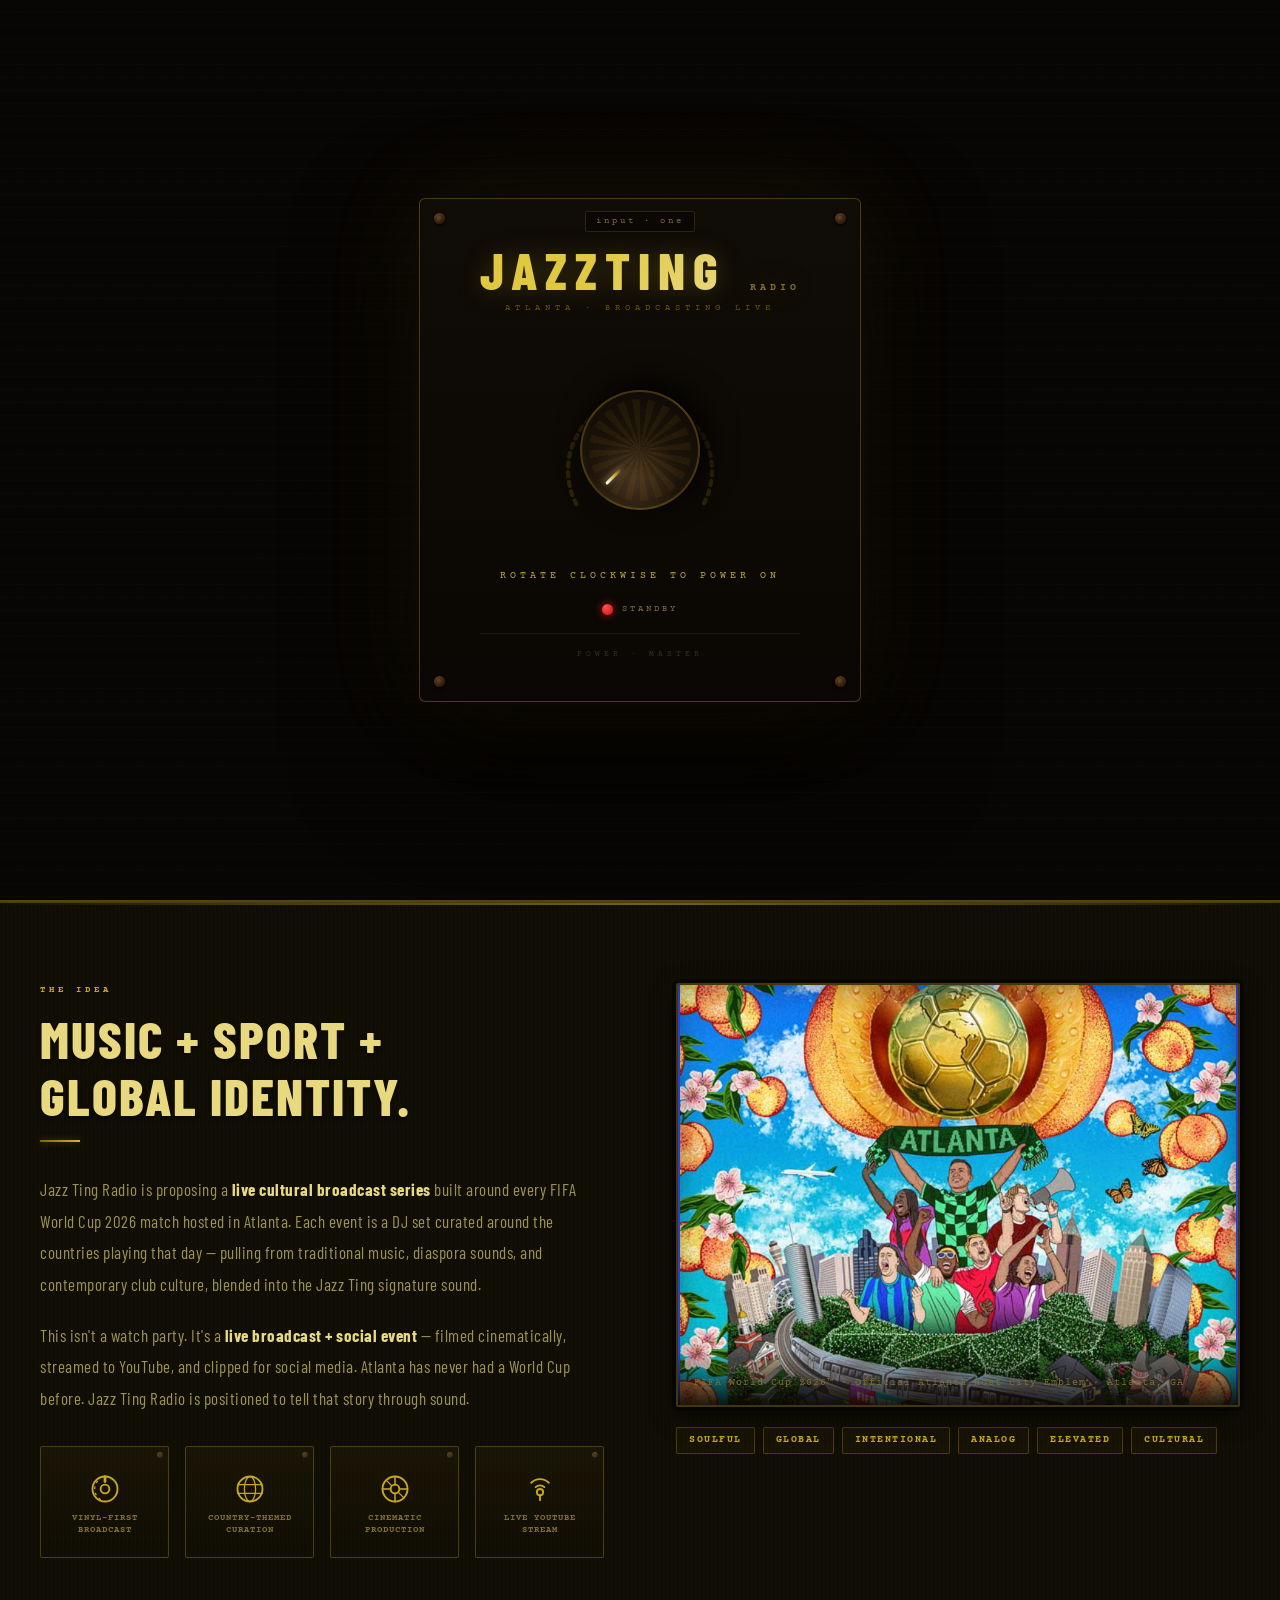
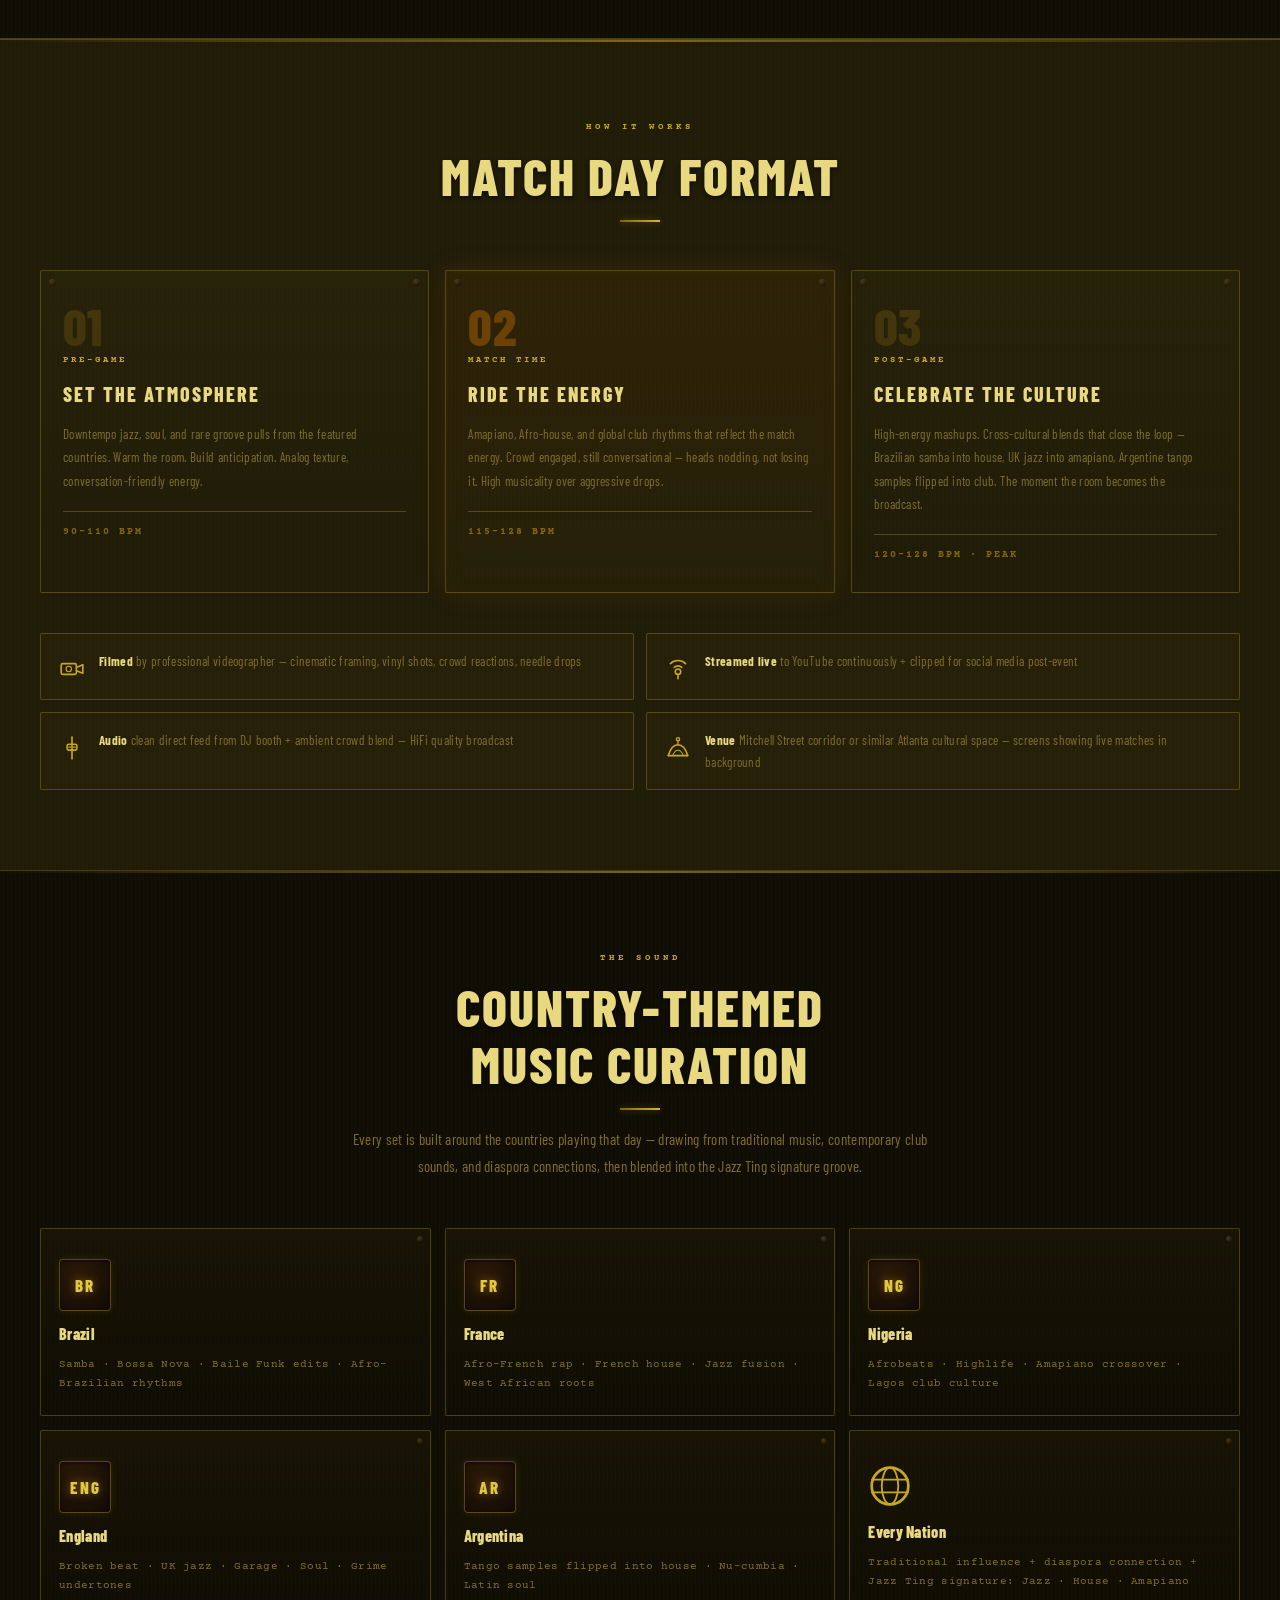
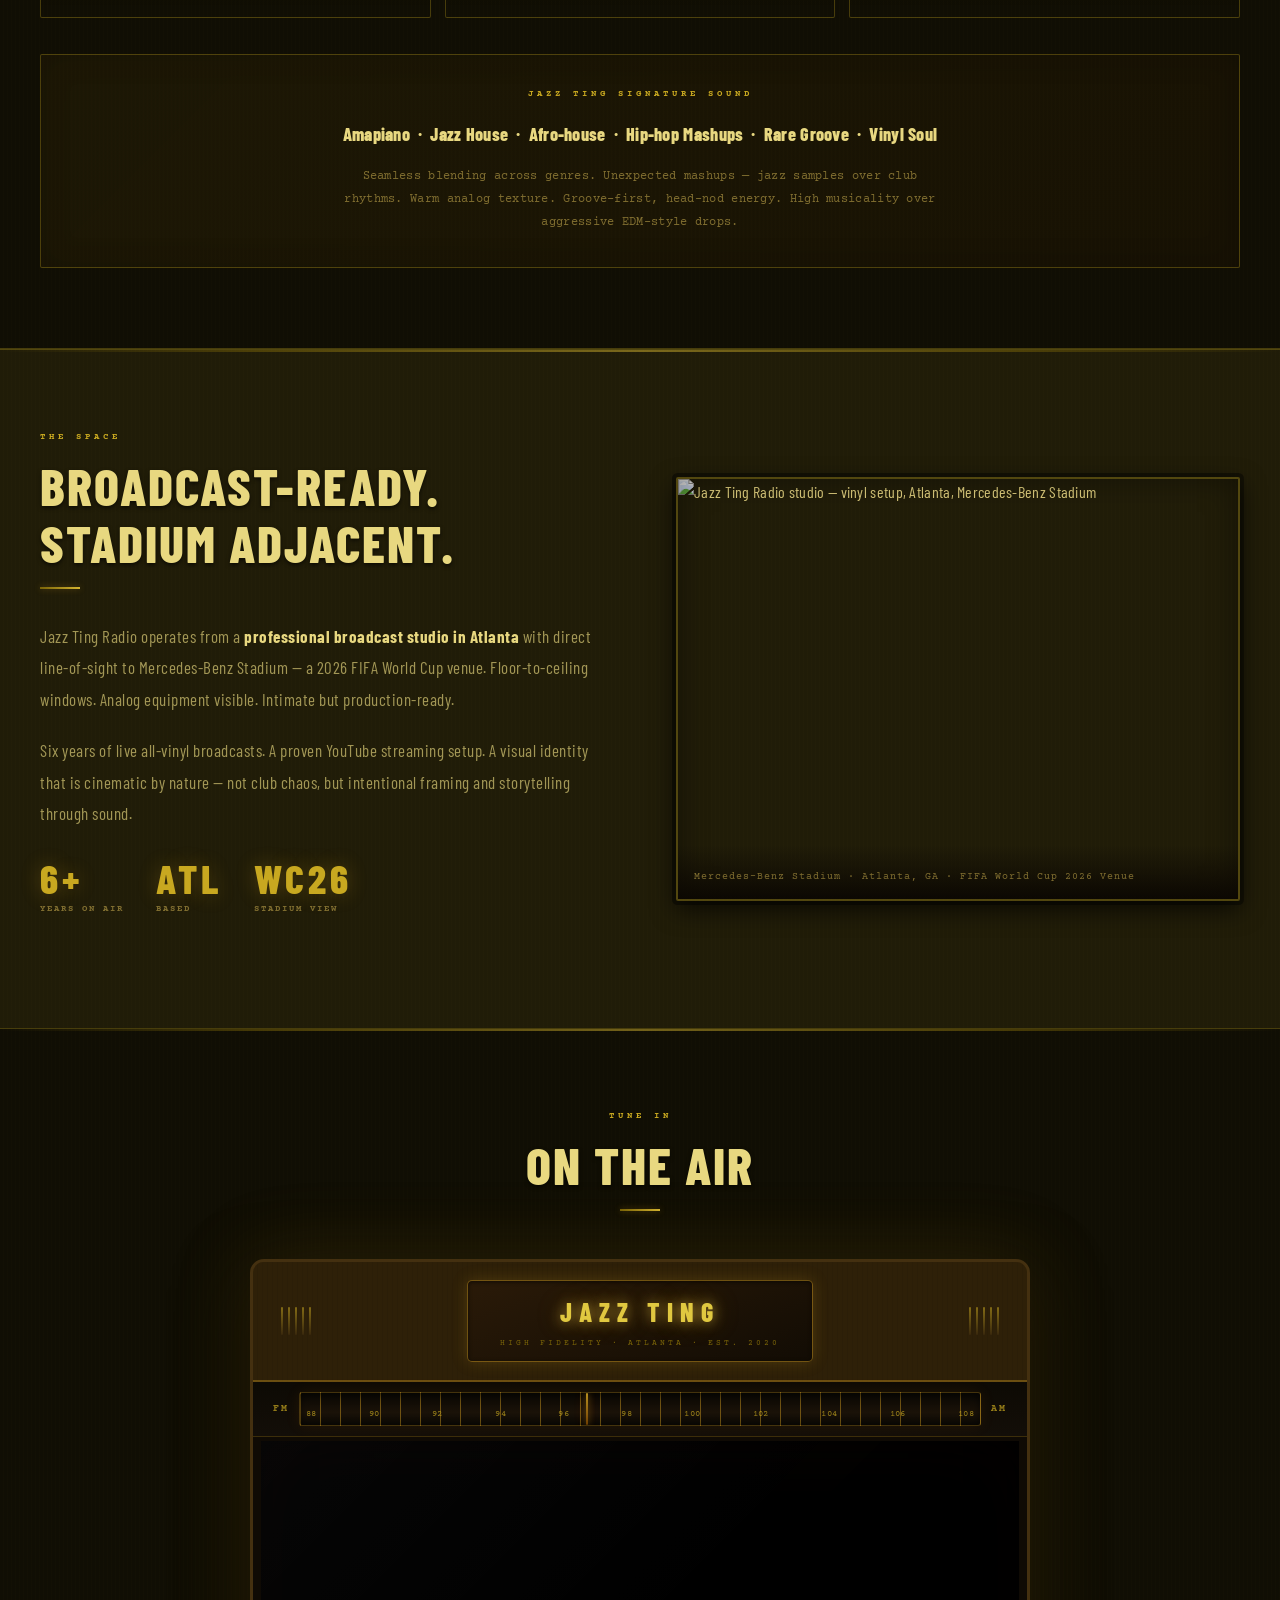
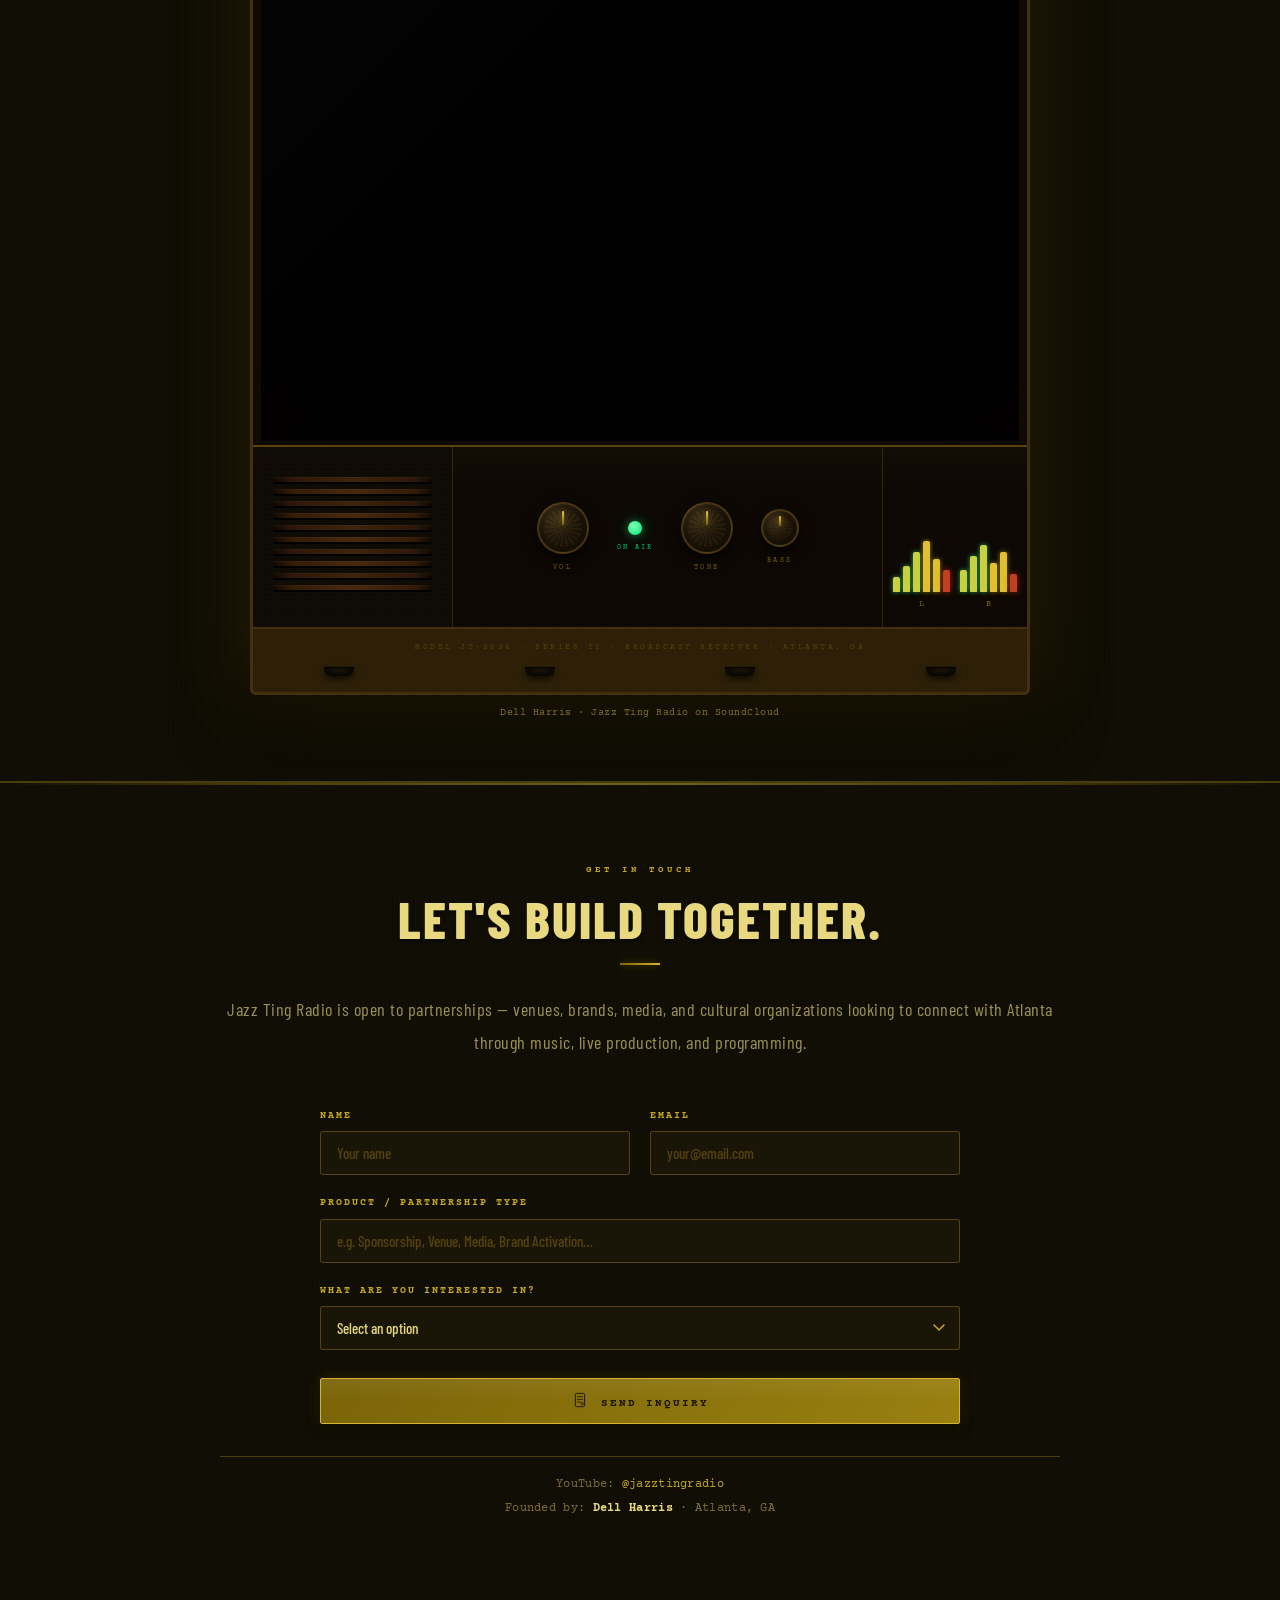
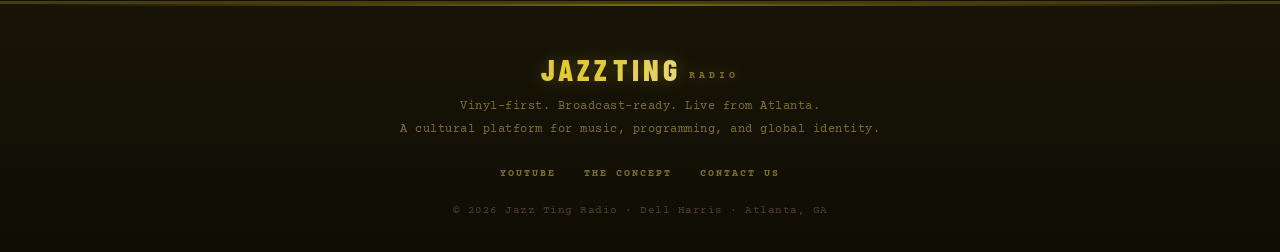
==== commit ec5c13cb: "Remove World Cup messaging, prep for new programming - Remove countdown banner - Update title, meta," ====
--- a/index.html
+++ b/index.html
@@ -3,23 +3,23 @@
 <head>
   <meta charset="UTF-8">
   <meta name="viewport" content="width=device-width, initial-scale=1.0">
-  <title>Jazz Ting Radio | FIFA World Cup 2026 Atlanta — Live Music Broadcast Series</title>
-  <meta name="description" content="Jazz Ting Radio brings a live DJ broadcast series to FIFA World Cup 2026 in Atlanta — vinyl-driven sets curated by match day country, streamed live from the cultural heart of the city.">
-  <meta name="keywords" content="FIFA World Cup 2026 Atlanta, FIFA Atlanta 2026 experiences, World Cup Atlanta events, Atlanta FIFA fan experience, FIFA 2026 Atlanta entertainment, World Cup Atlanta 2026 things to do, Atlanta World Cup watch party, FIFA Atlanta fan zone, World Cup 2026 Atlanta nightlife, Atlanta FIFA cultural events, FIFA 2026 Atlanta music, World Cup Atlanta 2026 live events, ATL FIFA experience, Atlanta soccer events 2026, FIFA World Cup Atlanta host city events, Jazz Ting Radio, Dell Harris Atlanta, DJ set World Cup Atlanta, live music FIFA 2026, Atlanta June July 2026 events, Jazz Funk Soul Atlanta, UK Garage, DJ Cozy Shawn, ATL Culture House, vinyl DJ Atlanta, live broadcast FIFA 2026">
+  <title>Jazz Ting Radio — Live DJ Broadcast · Atlanta</title>
+  <meta name="description" content="Jazz Ting Radio is a vinyl-driven live DJ broadcast series out of Atlanta. Soulful, global, and analog — programming live sets, culture, and sound.">
+  <meta name="keywords" content="Jazz Ting Radio, Dell Harris Atlanta, live DJ broadcast, vinyl DJ Atlanta, Southern Frequencies, IDU House, Atlanta underground music, jazz hip-hop, live set Atlanta">
   <meta name="author" content="Jazz Ting Radio — Dell Harris">
   <meta name="robots" content="index, follow">
 
   <!-- Open Graph -->
   <meta property="og:type" content="website">
-  <meta property="og:title" content="Jazz Ting Radio × FIFA World Cup 2026 Atlanta">
-  <meta property="og:description" content="A live DJ broadcast series built around every Atlanta World Cup match day — country-themed vinyl sets, cinematic production, global culture.">
+  <meta property="og:title" content="Jazz Ting Radio — Live DJ Broadcast · Atlanta">
+  <meta property="og:description" content="Vinyl-driven live DJ broadcast series out of Atlanta. Soulful, global, and analog.">
   <meta property="og:image" content="studio.jpg">
   <meta property="og:site_name" content="Jazz Ting Radio">
 
   <!-- Twitter Card -->
   <meta name="twitter:card" content="summary_large_image">
-  <meta name="twitter:title" content="Jazz Ting Radio × FIFA World Cup 2026 Atlanta">
-  <meta name="twitter:description" content="Live DJ broadcast series for FIFA World Cup 2026 in Atlanta. Match day music, vinyl culture, global identity.">
+  <meta name="twitter:title" content="Jazz Ting Radio — Live DJ Broadcast · Atlanta">
+  <meta name="twitter:description" content="Vinyl-driven live DJ broadcast series. Soulful, global, analog. From Atlanta.">
   <meta name="twitter:image" content="studio.jpg">
   <link rel="preconnect" href="https://fonts.googleapis.com">
   <link href="https://fonts.googleapis.com/css2?family=Bebas+Neue&family=Inter:wght@300;400;500;600;700;800&family=Playfair+Display:ital,wght@0,700;0,900;1,400&display=swap" rel="stylesheet">
@@ -132,7 +132,7 @@
       <span class="logo-jazz">Jazz</span><span class="logo-ting">Ting</span>
       <span class="logo-radio">Radio</span>
     </div>
-    <div class="po-tagline">× WORLD CUP 2026 · ATLANTA</div>
+    <div class="po-tagline">ATLANTA · BROADCASTING LIVE</div>
     <div class="po-knob-section">
       <!-- Arc progress ring (SVG) -->
       <svg class="po-arc" viewBox="0 0 130 130" aria-hidden="true">
@@ -166,21 +166,6 @@
 </div>
 
 
-<!-- ── Countdown Bar ──────────────────────────────────────── -->
-<div id="countdownBar" class="countdown-bar">
-  <span class="cd-label"><svg viewBox="0 0 24 24" fill="none" class="cd-icon"><circle cx="12" cy="12" r="10" stroke="currentColor" stroke-width="1.5"/><polyline points="12,6 12,12 16,14" stroke="currentColor" stroke-width="1.5" stroke-linecap="round"/></svg> FIRST ATL MATCH</span>
-  <div class="cd-units">
-    <div class="cd-unit"><span class="cd-num" id="cdDays">--</span><span class="cd-lbl">DAYS</span></div>
-    <span class="cd-sep">:</span>
-    <div class="cd-unit"><span class="cd-num" id="cdHours">--</span><span class="cd-lbl">HRS</span></div>
-    <span class="cd-sep">:</span>
-    <div class="cd-unit"><span class="cd-num" id="cdMins">--</span><span class="cd-lbl">MIN</span></div>
-    <span class="cd-sep">:</span>
-    <div class="cd-unit"><span class="cd-num" id="cdSecs">--</span><span class="cd-lbl">SEC</span></div>
-  </div>
-  <span class="cd-event">FIFA WORLD CUP 2026 · ATLANTA</span>
-</div>
-
 <header id="header">
   <div class="header-inner">
     <button class="hamburger" aria-label="Menu"><span></span><span></span><span></span></button>
@@ -291,9 +276,9 @@
 
           <div class="studio-live-badge"><span class="live-dot"></span> BROADCAST READY · ATL</div>
           <div class="hero-title-overlay">
-            <div class="hero-eyebrow">FIFA World Cup 2026 · Atlanta Host City</div>
-            <h1 class="hero-main-title">Where Music<br>Meets the Match.</h1>
-            <p class="hero-sub">A live DJ broadcast series built around every Atlanta World Cup match day — country-themed sets, cinematic production, global culture.</p>
+            <div class="hero-eyebrow">Jazz Ting Radio · Atlanta</div>
+            <h1 class="hero-main-title">Vinyl. Culture.<br>Live Sound.</h1>
+            <p class="hero-sub">A live DJ broadcast series from Atlanta — soulful, global, and analog. Vinyl-driven sets, cinematic production, and programming that connects music to culture.</p>
           </div>
         </div>
         <div class="player-bar">
@@ -312,22 +297,6 @@
         </div>
       </div>
 
-      <!-- WC Banner -->
-      <div class="wc-banner">
-        <div class="wc-banner-bg">
-          <img src="studio.jpg" alt="" aria-hidden="true" class="wc-banner-bg-img">
-          <div class="wc-banner-overlay"></div>
-        </div>
-        <div class="wc-banner-content">
-          <div class="wc-ball"><svg class="icon" aria-hidden="true"><use href="#ic-soccer"/></svg></div>
-          <div class="wc-text">
-            <div class="wc-label">Live Broadcast Concept · Match Day Series</div>
-            <h2 class="wc-headline">WORLD CUP<br>2026 BROADCAST</h2>
-            <div class="wc-sub">from <span class="wc-atl">ATL</span> — Vinyl · Culture · Global Sound</div>
-          </div>
-          <a href="#pitch" class="wc-cta-btn">Contact Us →</a>
-        </div>
-      </div>
     </div>
 
     <!-- Episodes sidebar -->
@@ -530,8 +499,8 @@
         <p class="pitch-body">Six years of live all-vinyl broadcasts. A proven YouTube streaming setup. A visual identity that is cinematic by nature — not club chaos, but intentional framing and storytelling through sound.</p>
         <div class="pitch-stats">
           <div class="stat"><div class="stat-n">6+</div><div class="stat-l">Years on Air</div></div>
-          <div class="stat"><div class="stat-n">ATL</div><div class="stat-l">Host City</div></div>
-          <div class="stat"><div class="stat-n">WC26</div><div class="stat-l">Stadium View</div></div>
+          <div class="stat"><div class="stat-n">ATL</div><div class="stat-l">Based</div></div>
+        <div class="stat"><div class="stat-n">WC26</div><div class="stat-l">Stadium View</div></div>
         </div>
       </div>
       <div class="pitch-photo">
@@ -673,31 +642,13 @@
   </div>
 </section>
 
-<!-- ── WORLD CUP FULL BANNER ──────────────────────────────── -->
-<section class="section-wc">
-  <div class="wc-full-banner">
-    <div class="wc-full-bg">
-      <img src="studio.jpg" alt="" aria-hidden="true">
-      <div class="wc-full-overlay"></div>
-    </div>
-    <div class="wc-full-content">
-      <div class="wc-full-badge"><svg class="icon" aria-hidden="true"><use href="#ic-soccer"/></svg> FIFA World Cup 2026 · Atlanta</div>
-      <h2 class="wc-full-title">ATLANTA IS A<br>HOST CITY.</h2>
-      <h3 class="wc-full-sub">Jazz Ting Radio is already here.</h3>
-      <p class="wc-full-body">In summer 2026, the world comes to Atlanta. Jazz Ting Radio is broadcast-ready, stadium-adjacent, and built to be the cultural soundtrack of Atlanta's World Cup moment — a live destination for music, sport, and global identity.</p>
-      <p class="wc-full-body" style="font-style:italic;opacity:.7;font-size:14px;">This is a pilot for Jazz Ting Café — a future permanent venue concept rooted in the same cultural vision.</p>
-      <a href="#pitch" class="btn-gold btn-xl"><svg class="icon" aria-hidden="true"><use href="#ic-form"/></svg> Get In Touch</a>
-    </div>
-  </div>
-</section>
-
 <!-- ── CONTACT FORM ────────────────────────────────────────── -->
 <section id="pitch" class="section-dark">
   <div class="section-inner section-narrow">
     <div class="eyebrow" style="text-align:center">Get In Touch</div>
-    <h2 class="section-title" style="text-align:center">Let's Build This Together.</h2>
+    <h2 class="section-title" style="text-align:center">Let's Build Together.</h2>
     <div class="gold-rule" style="margin:16px auto 28px"></div>
-    <p class="pitch-center-body">Jazz Ting Radio is seeking World Cup 2026 partners — sponsors, media companies, venue operators, cultural organizations, and brands looking to connect with Atlanta's global audience through music, sport, and live production.</p>
+    <p class="pitch-center-body">Jazz Ting Radio is open to partnerships — venues, brands, media, and cultural organizations looking to connect with Atlanta through music, live production, and programming.</p>
 
     <!--
       Mailchimp setup:
@@ -731,21 +682,15 @@
         <input id="cf-product" type="text" name="MMERGE5" placeholder="e.g. Sponsorship, Venue, Media, Brand Activation…" required>
       </div>
       <div class="cf-field">
-        <label for="cf-day">Which match day do you want to activate?</label>
+        <label for="cf-day">What are you interested in?</label>
         <select id="cf-day" name="MMERGE6" required>
-          <option value="" disabled selected>Select a match day</option>
-          <optgroup label="Group Stage — Atlanta">
-            <option>June 14, 2026</option>
-            <option>June 18, 2026</option>
-            <option>June 22, 2026</option>
-            <option>June 26, 2026</option>
-          </optgroup>
-          <optgroup label="Knockout Rounds">
-            <option>Round of 32 (June 29 – July 1)</option>
-            <option>Round of 16 (July 4 – July 6)</option>
-          </optgroup>
-          <option>Multiple / All Match Days</option>
-          <option>Not Sure Yet</option>
+          <option value="" disabled selected>Select an option</option>
+          <option>Programming / Show Partnership</option>
+          <option>Venue / Event</option>
+          <option>Brand Activation</option>
+          <option>Media / Press</option>
+          <option>Sponsorship</option>
+          <option>Other</option>
         </select>
       </div>
 
@@ -771,8 +716,7 @@
       <span class="logo-jazz">Jazz</span><span class="logo-ting">Ting</span><span class="logo-radio">Radio</span>
     </div>
     <p class="footer-tagline">Vinyl-first. Broadcast-ready. Live from Atlanta.<br>
-    A cultural bridge between music, sport, and global identity.<br>
-    <em style="opacity:.6;font-size:12px;">Pilot concept for Jazz Ting Café — a future permanent venue.</em></p>
+    A cultural platform for music, programming, and global identity.</p>
     <div class="footer-links">
       <a href="https://www.youtube.com/@jazztingradio" target="_blank">YouTube</a>
       <a href="#concept">The Concept</a>
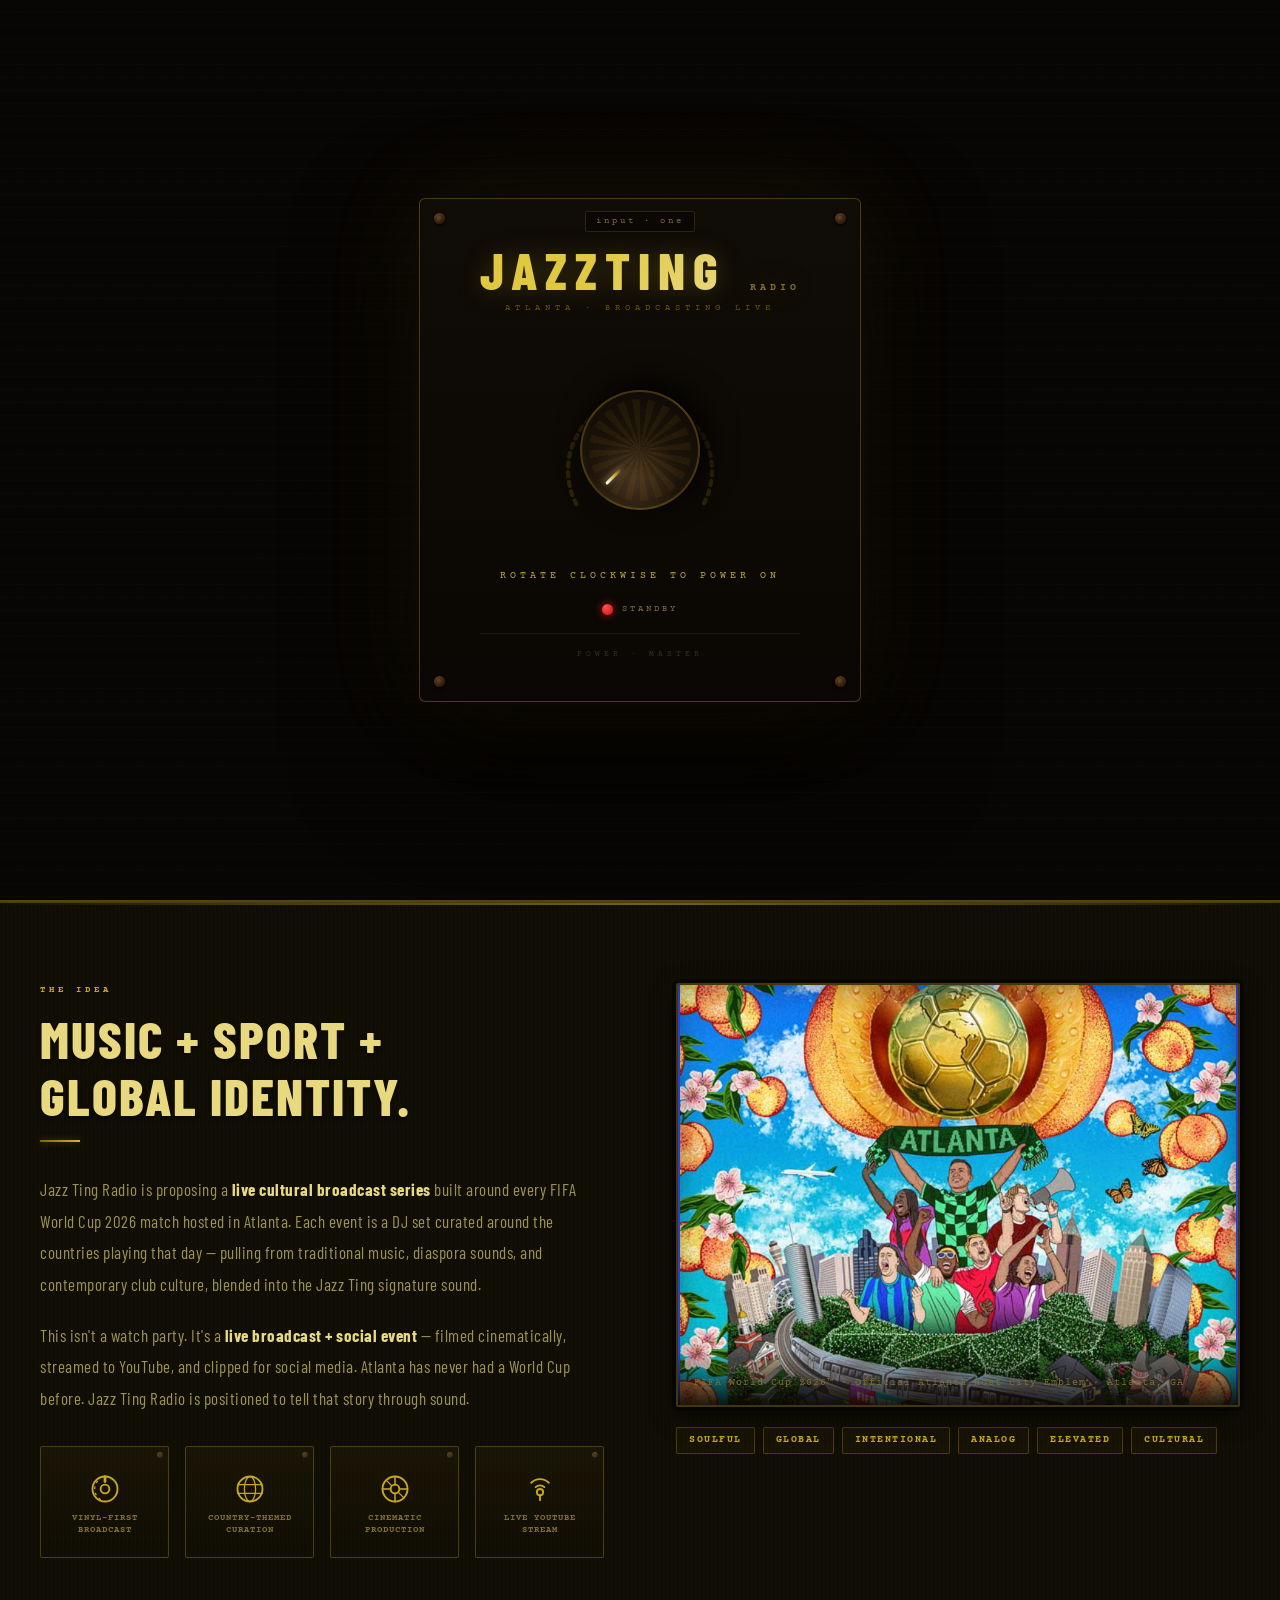
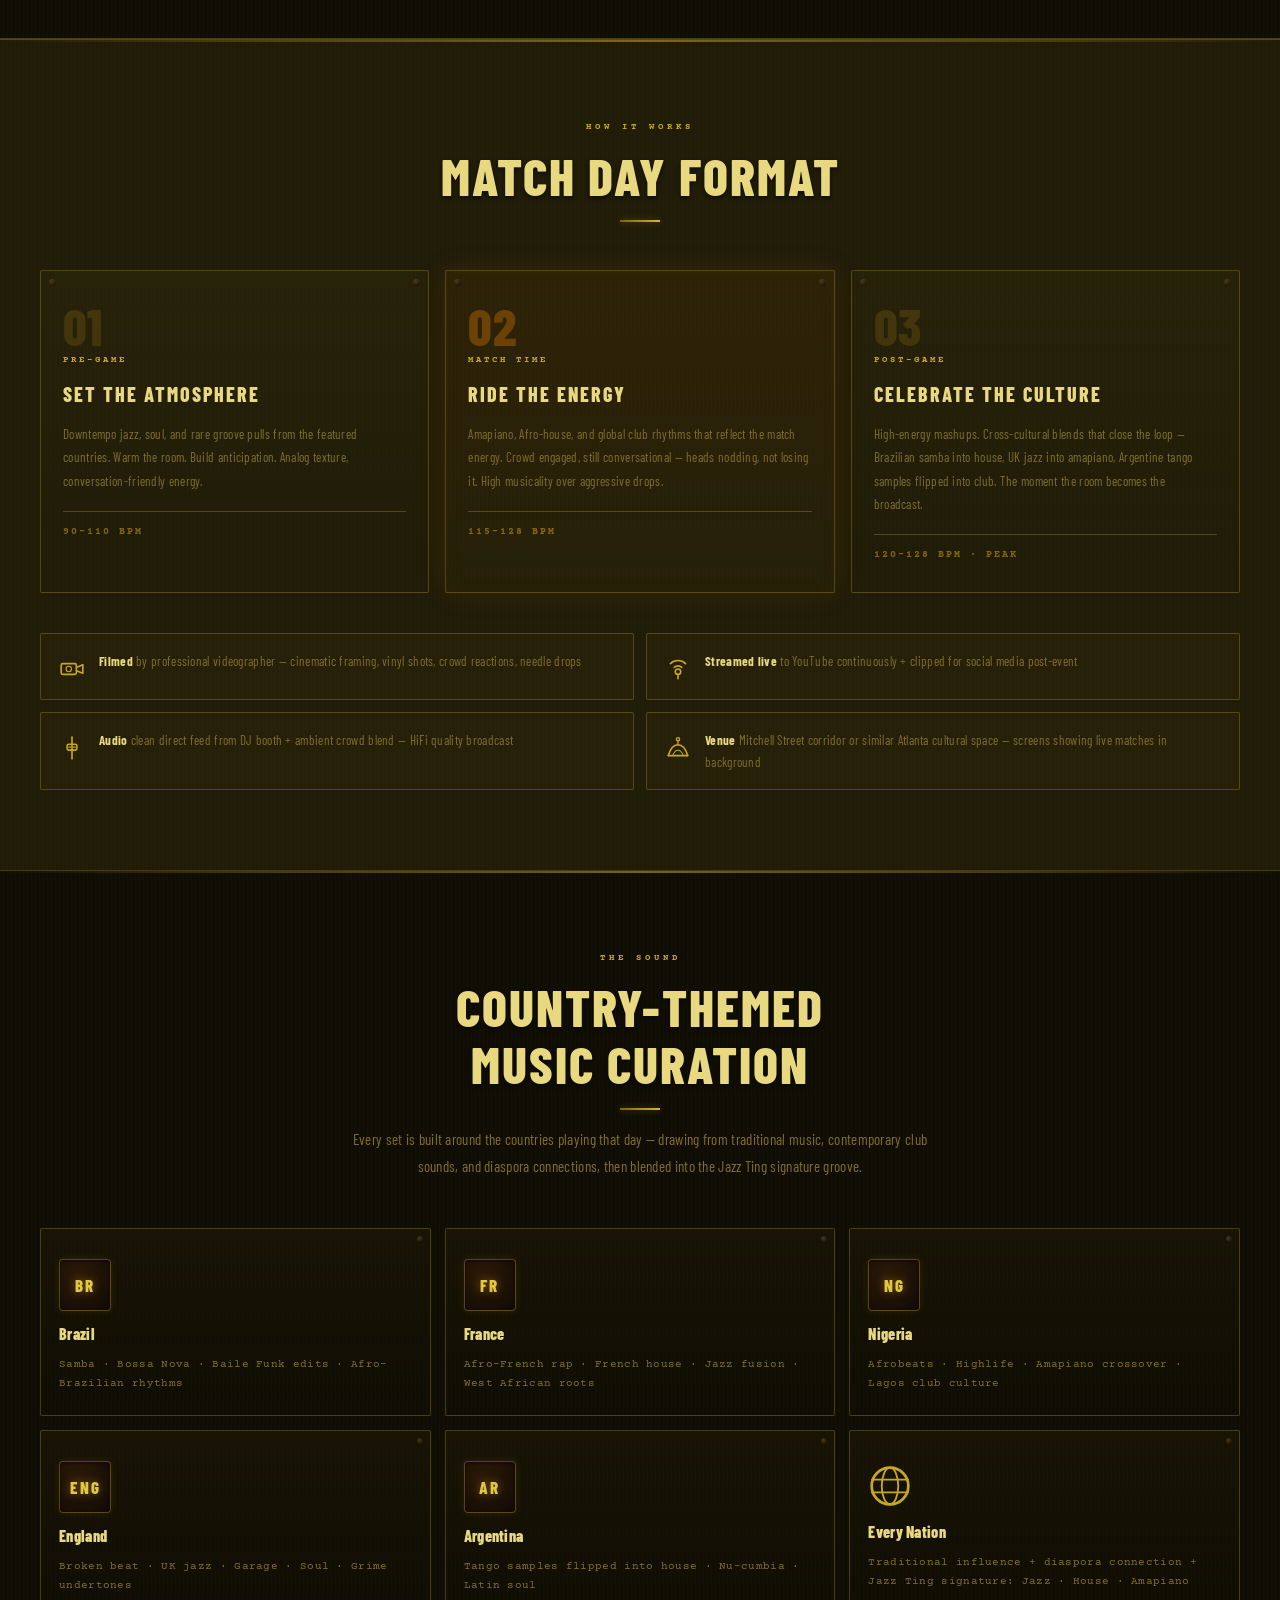
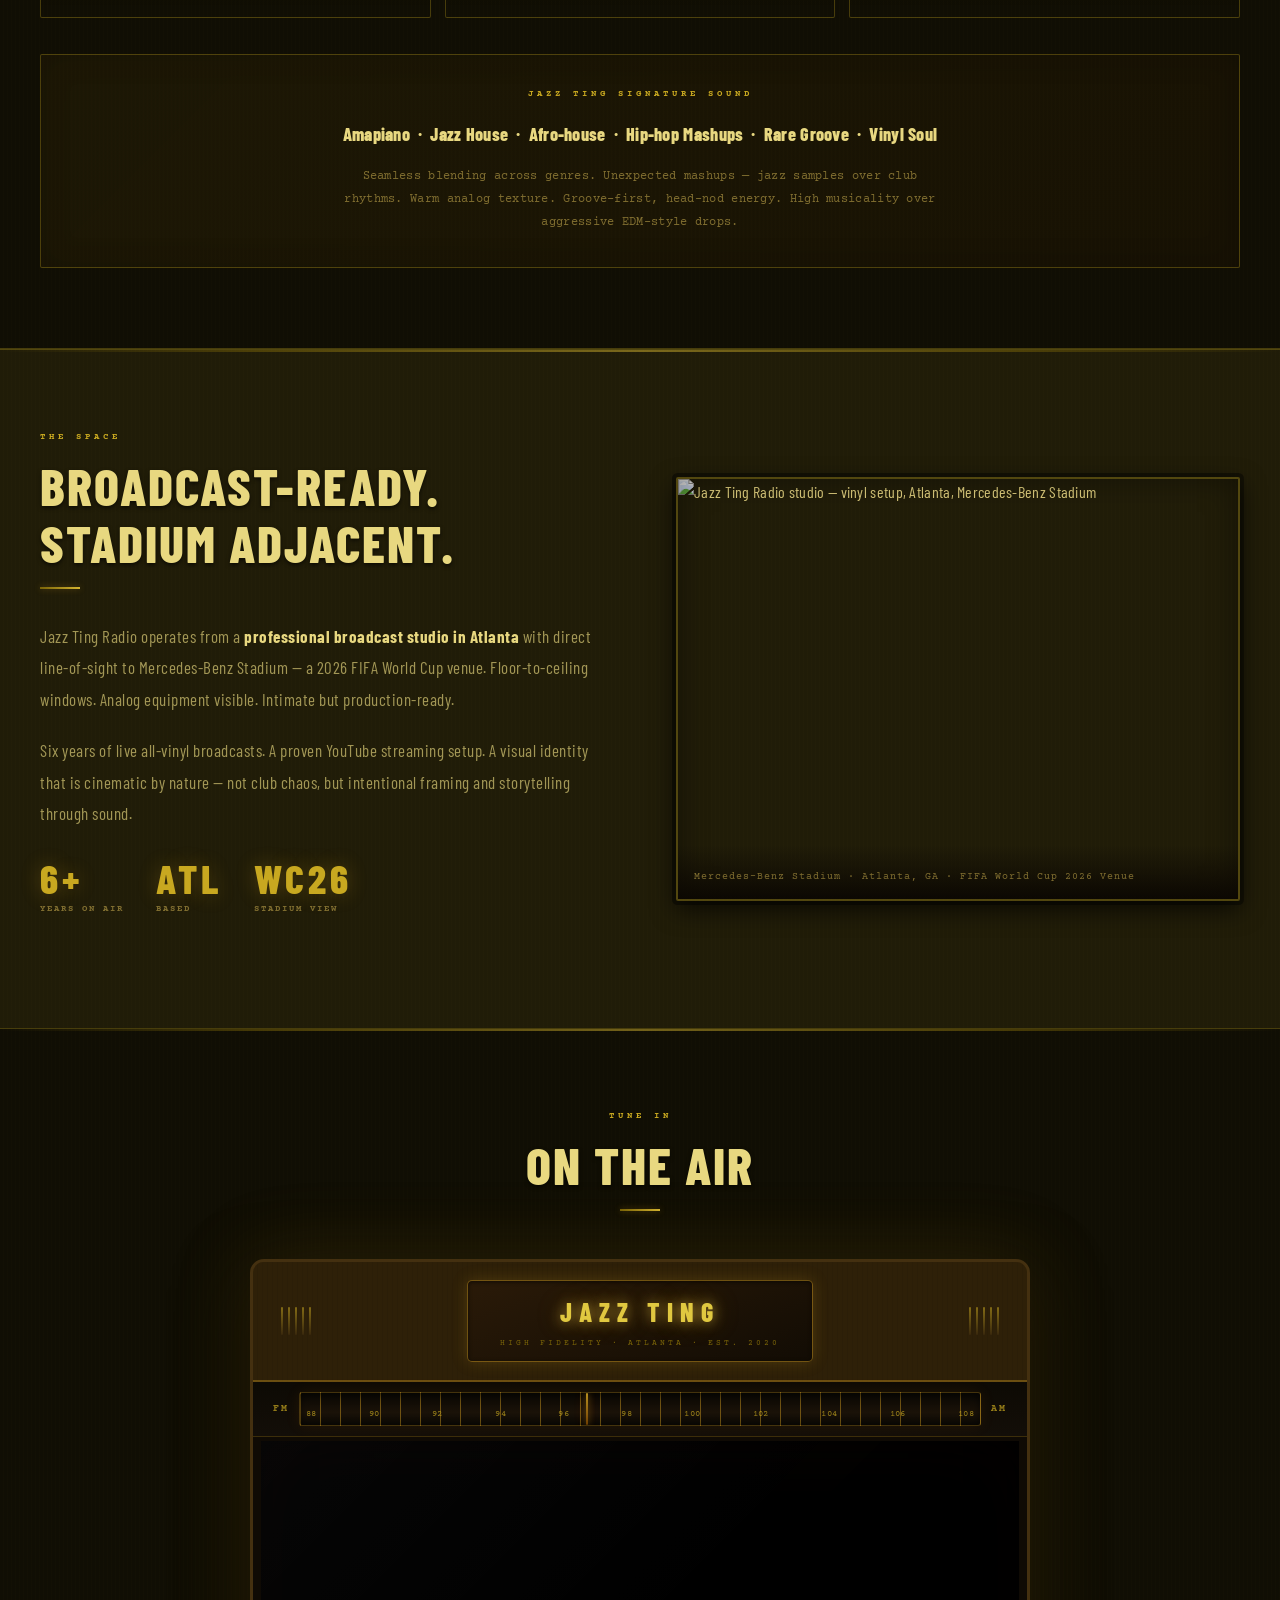
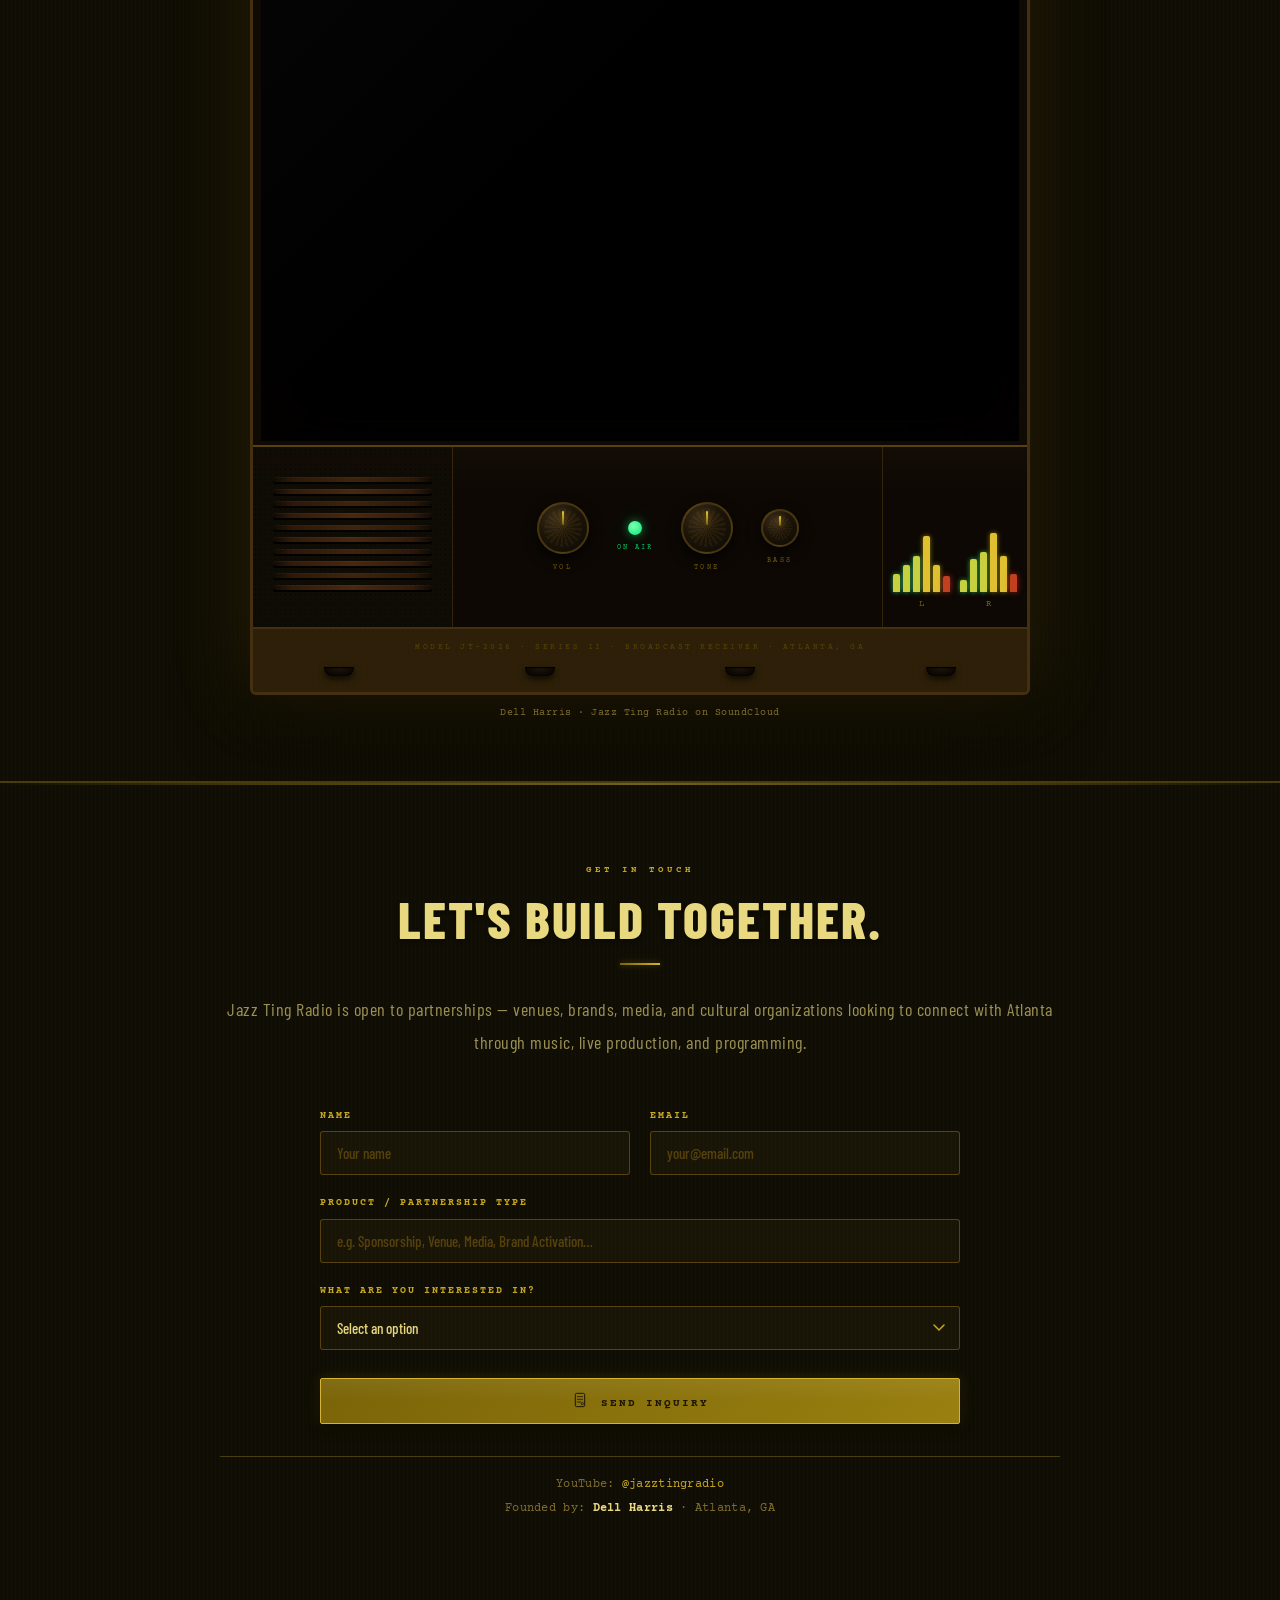
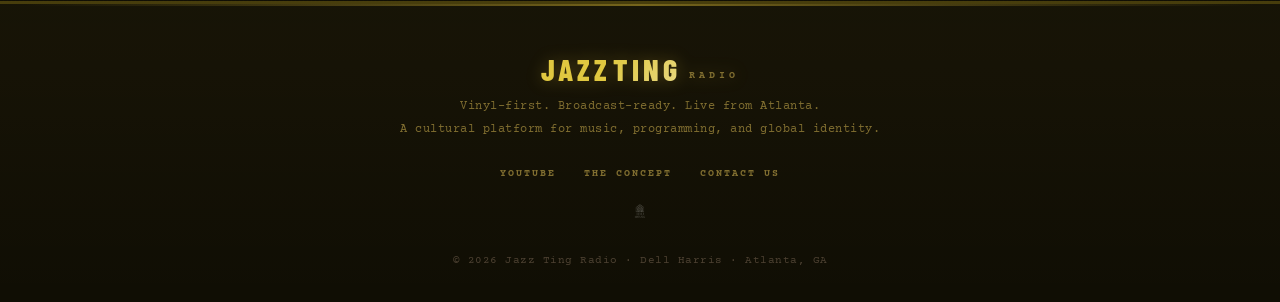
==== commit 6e849deb: "Add IDU House logo to footer Co-Authored-By: Claude Sonnet 4.6 <noreply@anthropic.com>" ====
--- a/index.html
+++ b/index.html
@@ -722,6 +722,11 @@
       <a href="#concept">The Concept</a>
       <a href="#pitch">Contact Us</a>
     </div>
+    <a href="https://www.iduhouse.com" target="_blank" rel="noopener"
+       style="display:inline-block;margin-bottom:24px;opacity:0.28;transition:opacity 0.2s;">
+      <img src="sf/idu-logo.png" alt="IDU House"
+           style="height:18px;width:auto;filter:brightness(0) invert(1);">
+    </a>
     <p class="footer-copy">&copy; 2026 Jazz Ting Radio · Dell Harris · Atlanta, GA</p>
   </div>
 </footer>
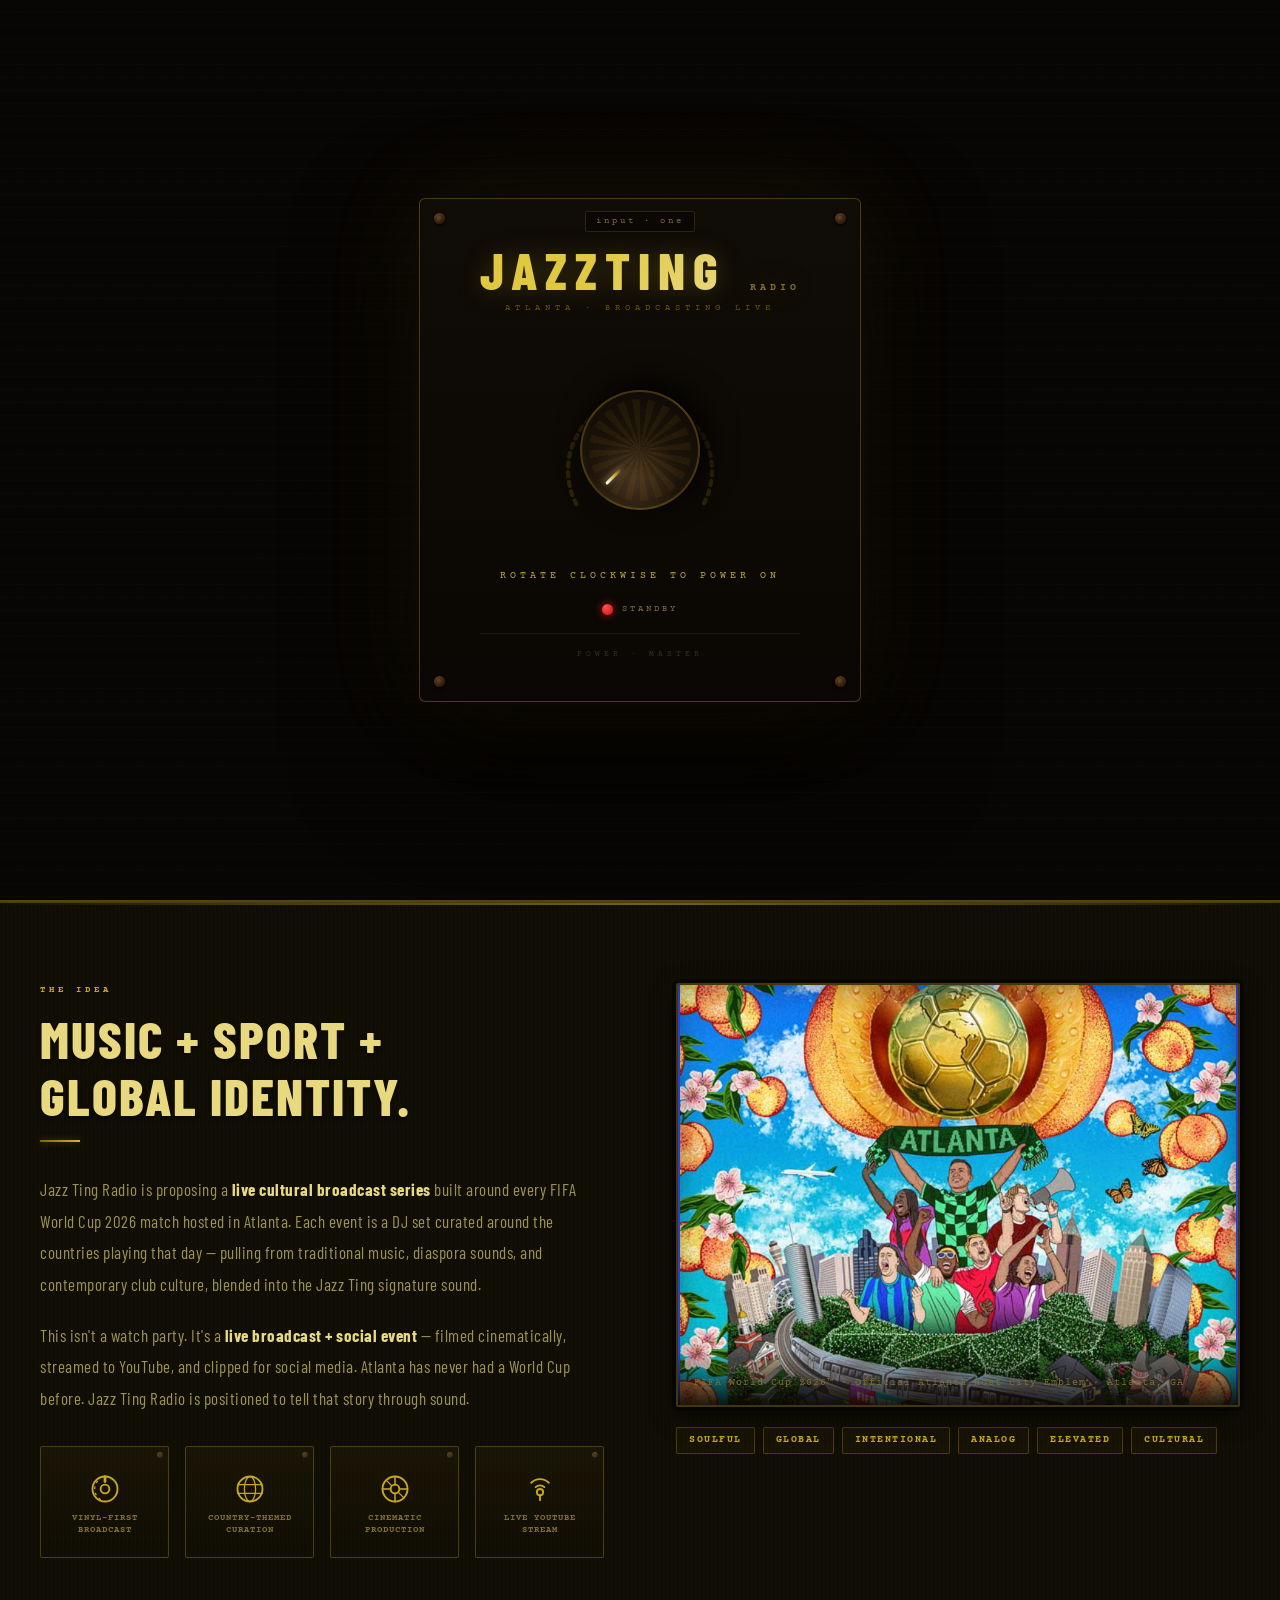
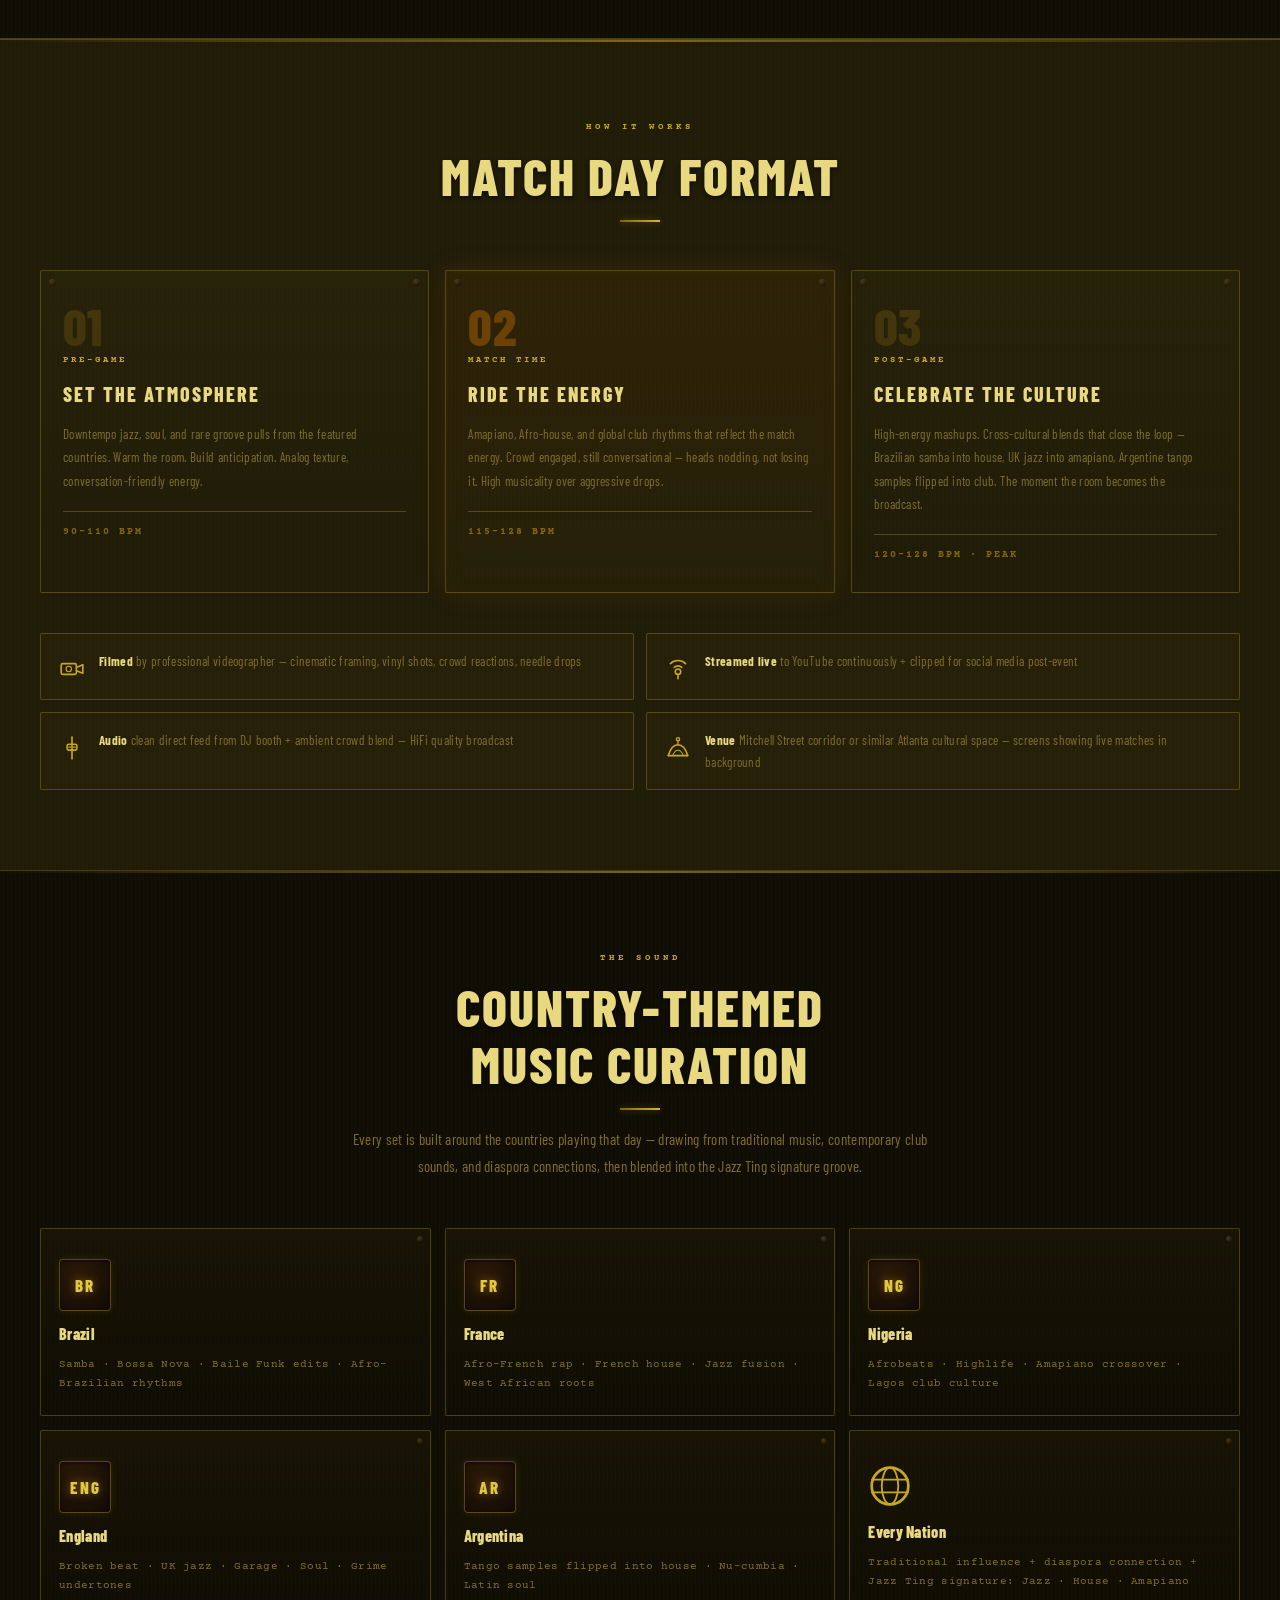
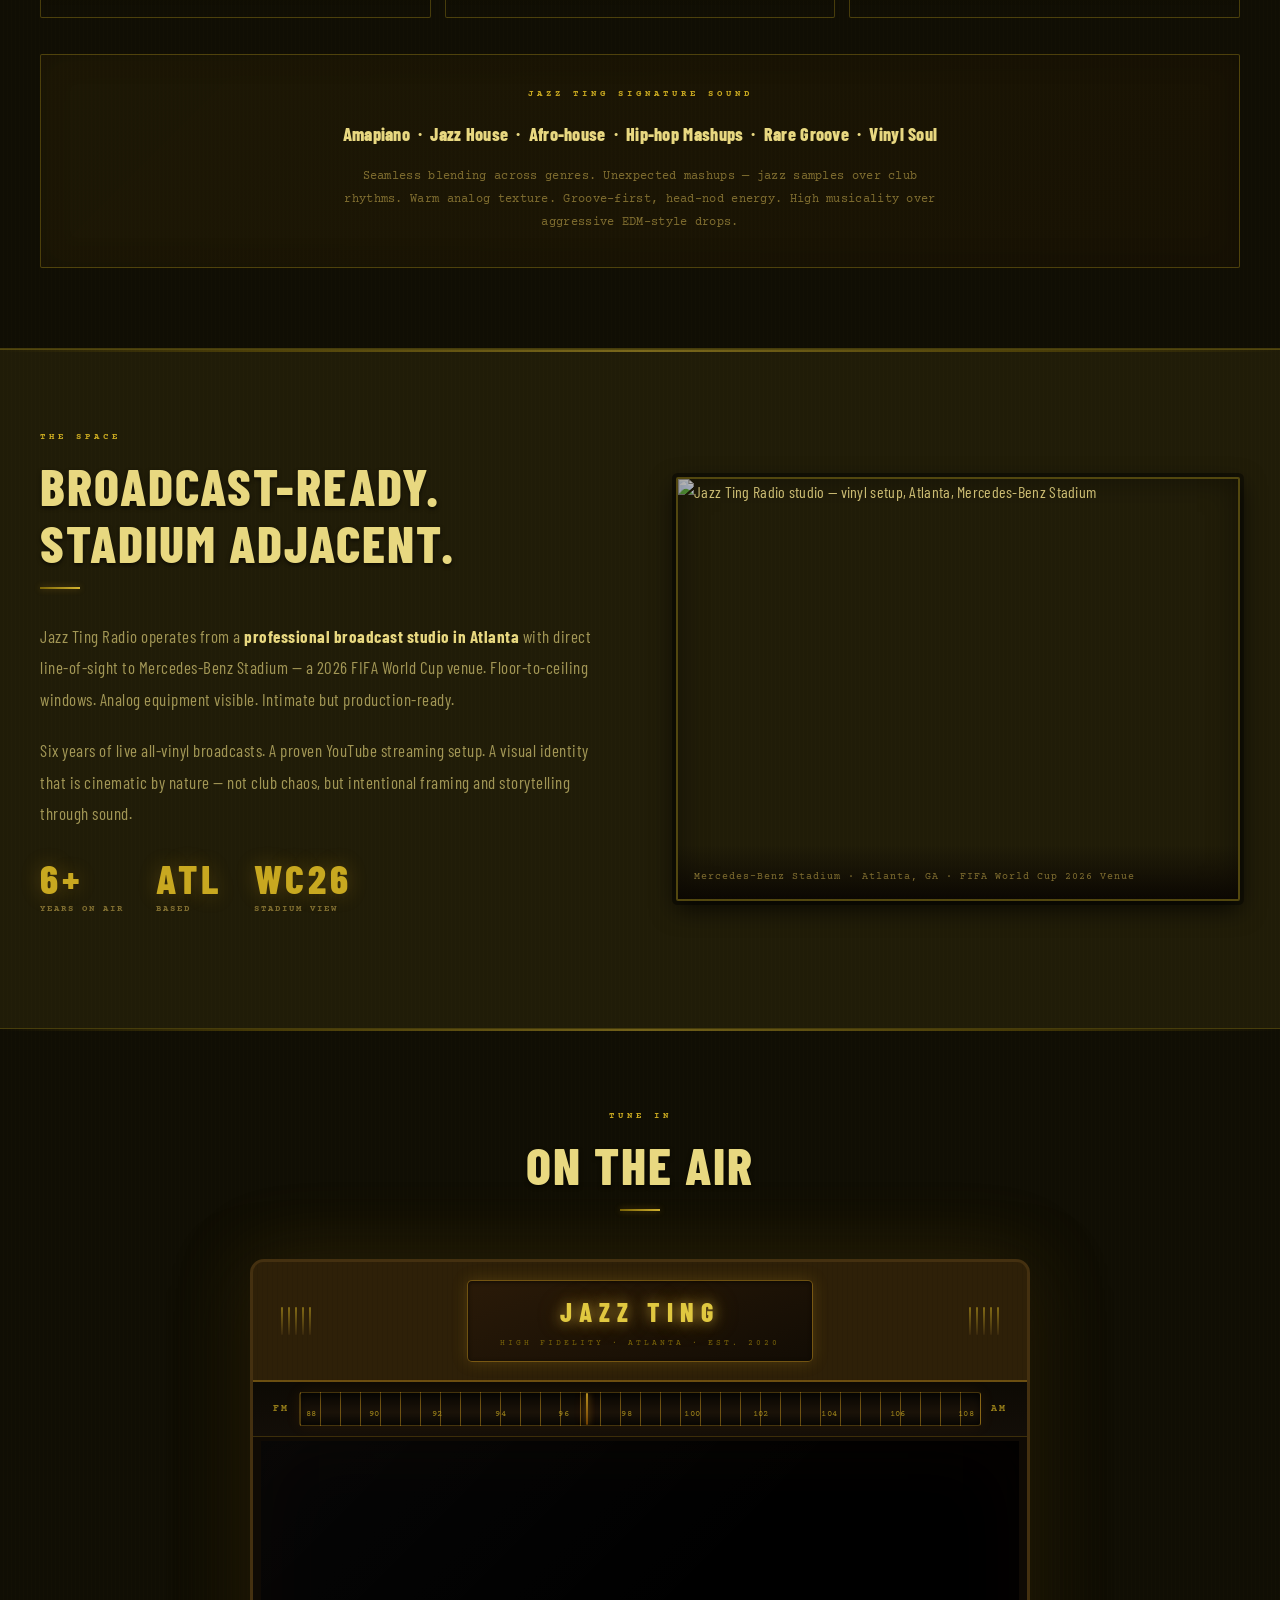
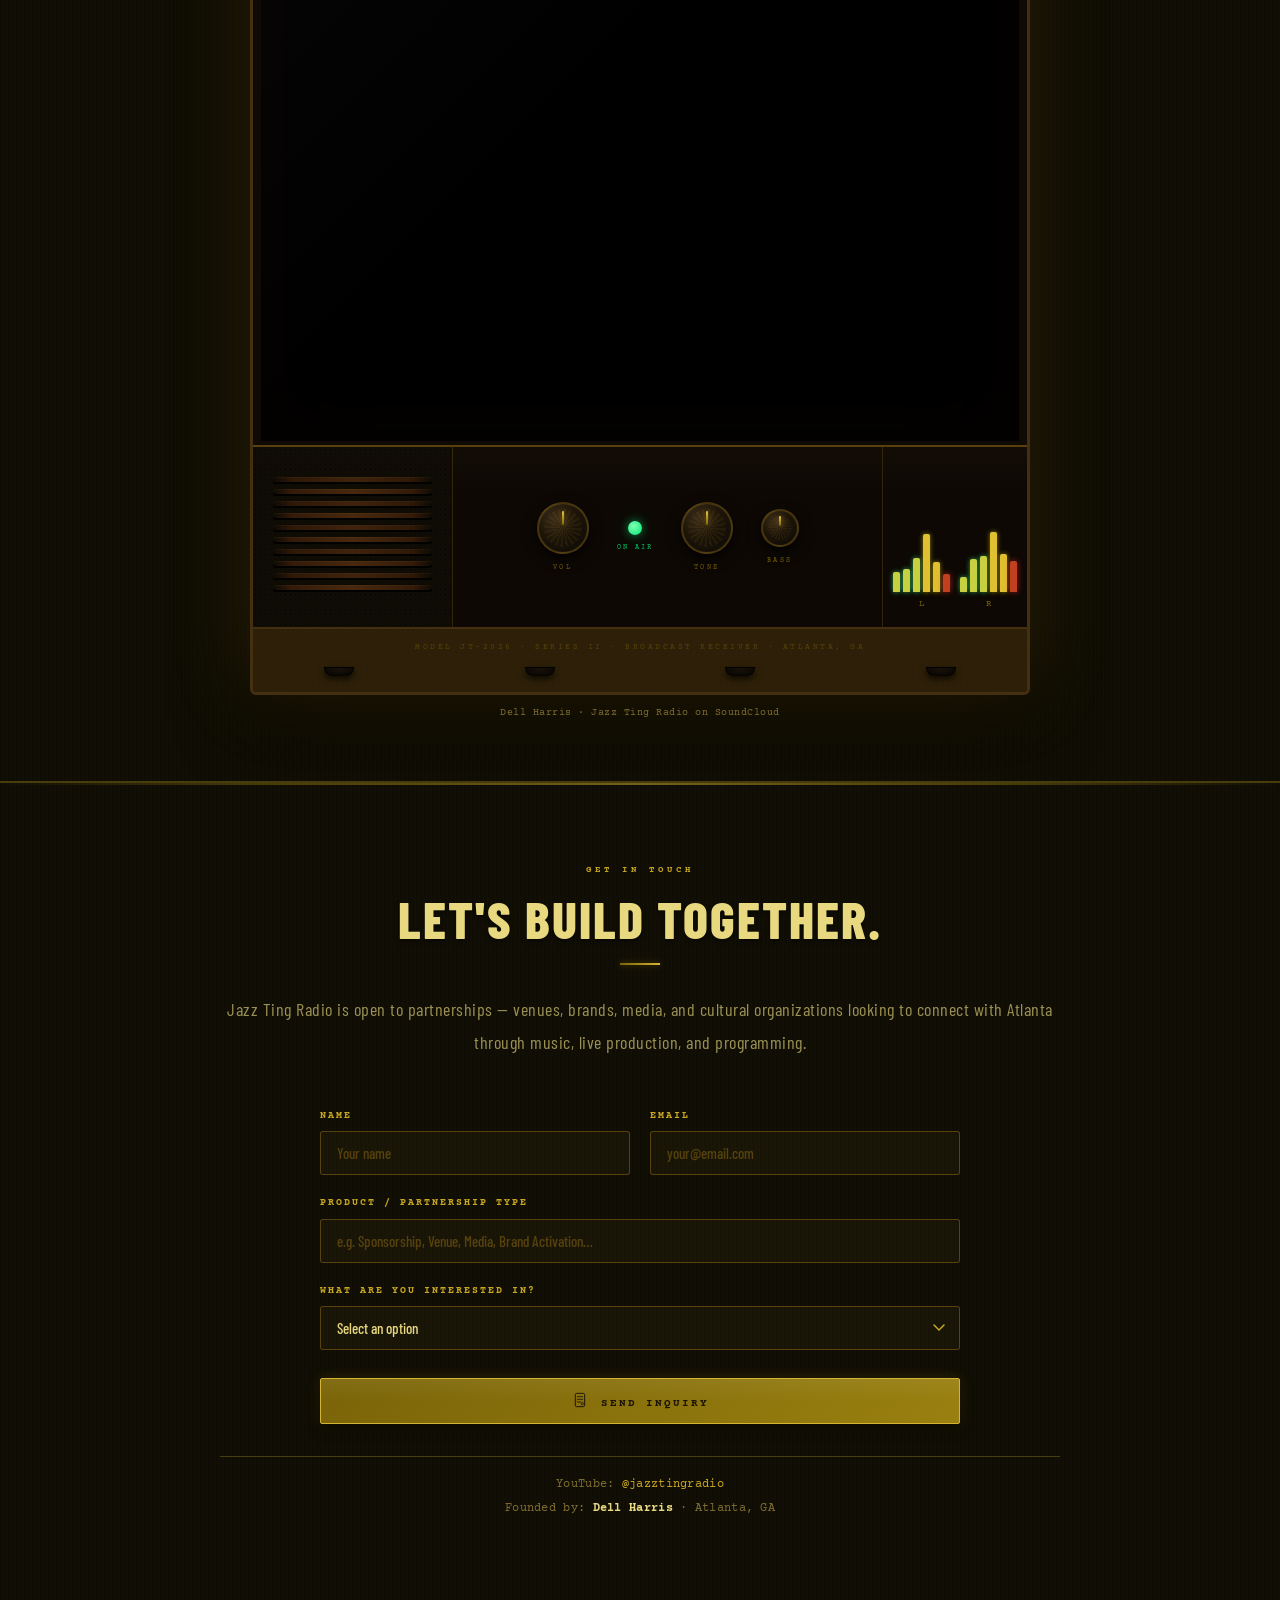
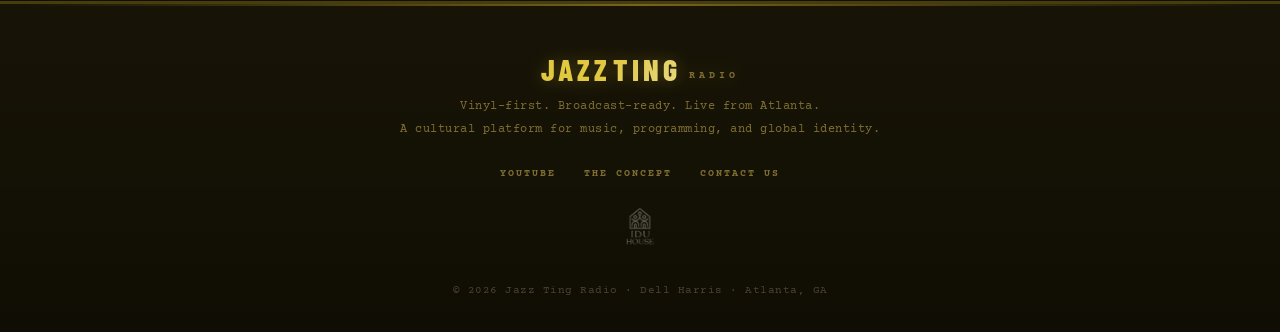
==== commit d1a718a2: "Increase IDU House footer logo size 18px → 48px Co-Authored-By: Claude Sonnet 4.6 <noreply@anthropic" ====
--- a/index.html
+++ b/index.html
@@ -725,7 +725,7 @@
     <a href="https://www.iduhouse.com" target="_blank" rel="noopener"
        style="display:inline-block;margin-bottom:24px;opacity:0.28;transition:opacity 0.2s;">
       <img src="sf/idu-logo.png" alt="IDU House"
-           style="height:18px;width:auto;filter:brightness(0) invert(1);">
+           style="height:48px;width:auto;filter:brightness(0) invert(1);">
     </a>
     <p class="footer-copy">&copy; 2026 Jazz Ting Radio · Dell Harris · Atlanta, GA</p>
   </div>
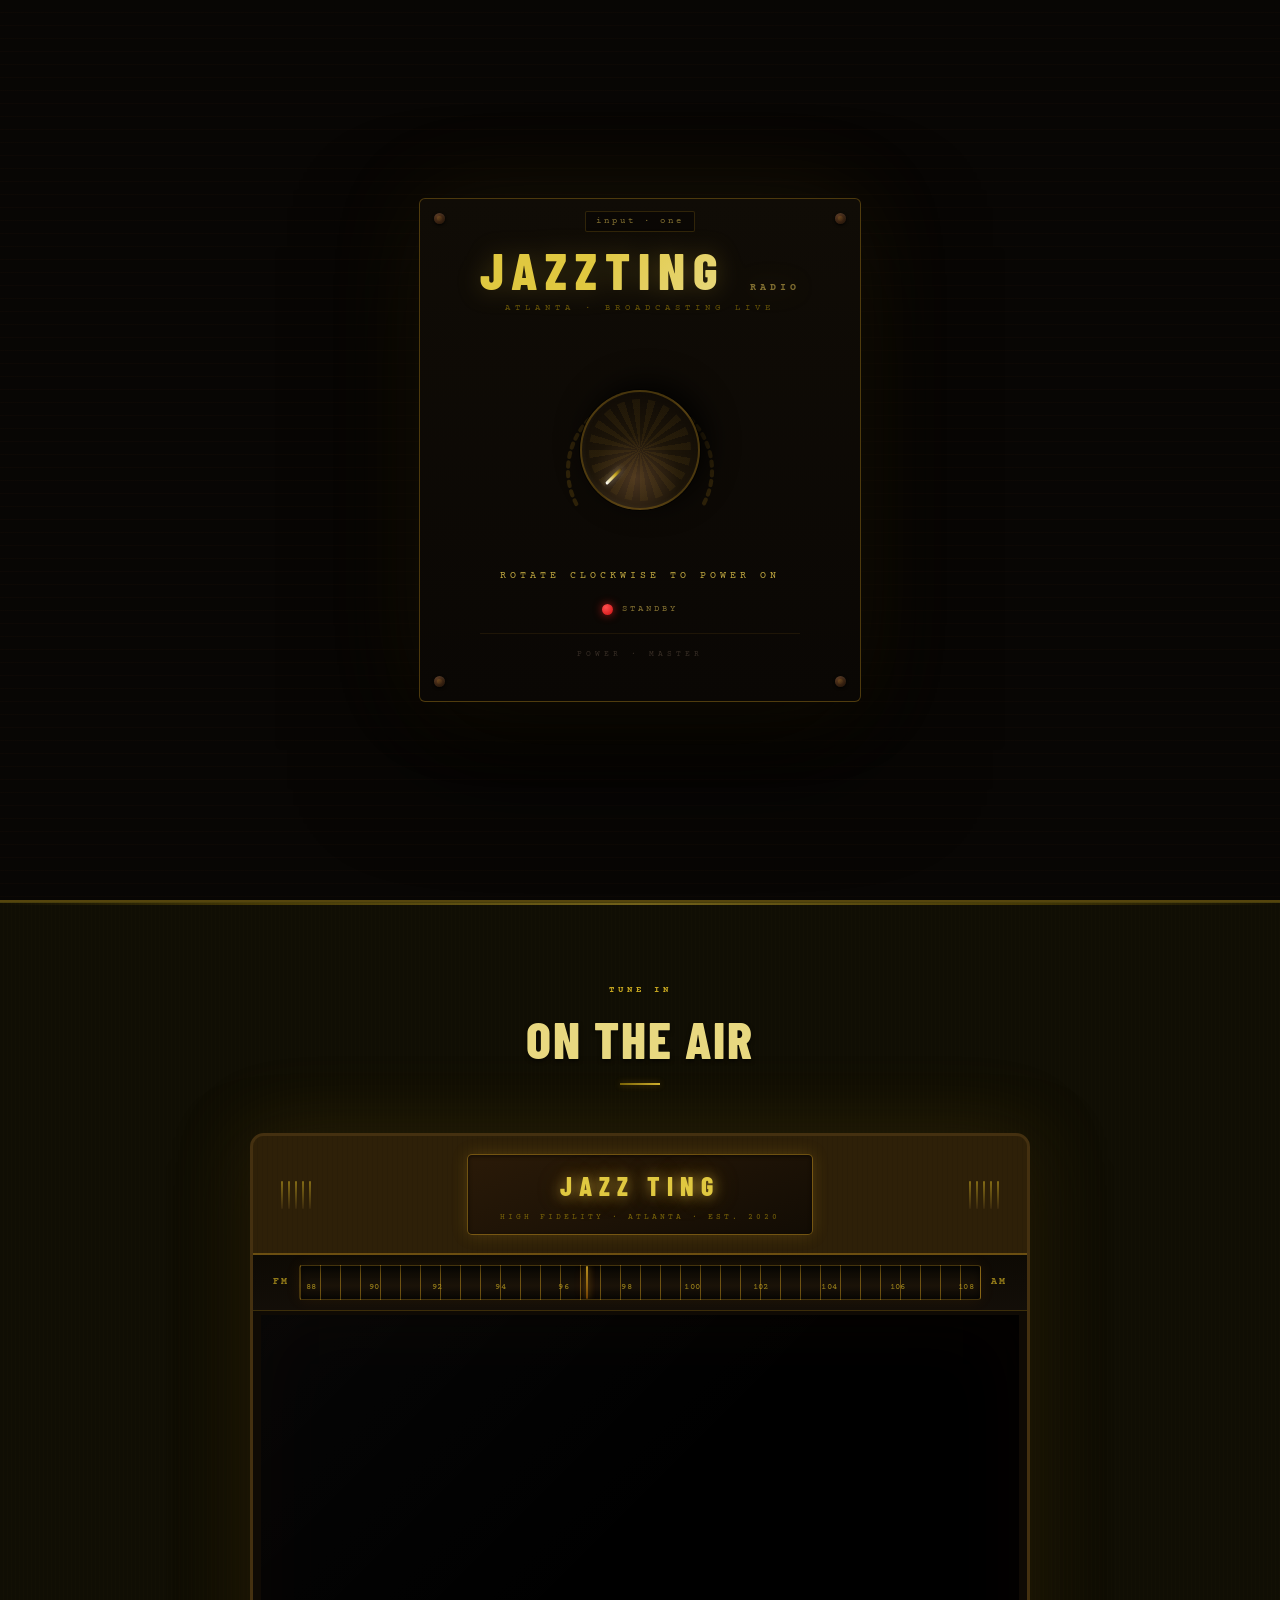
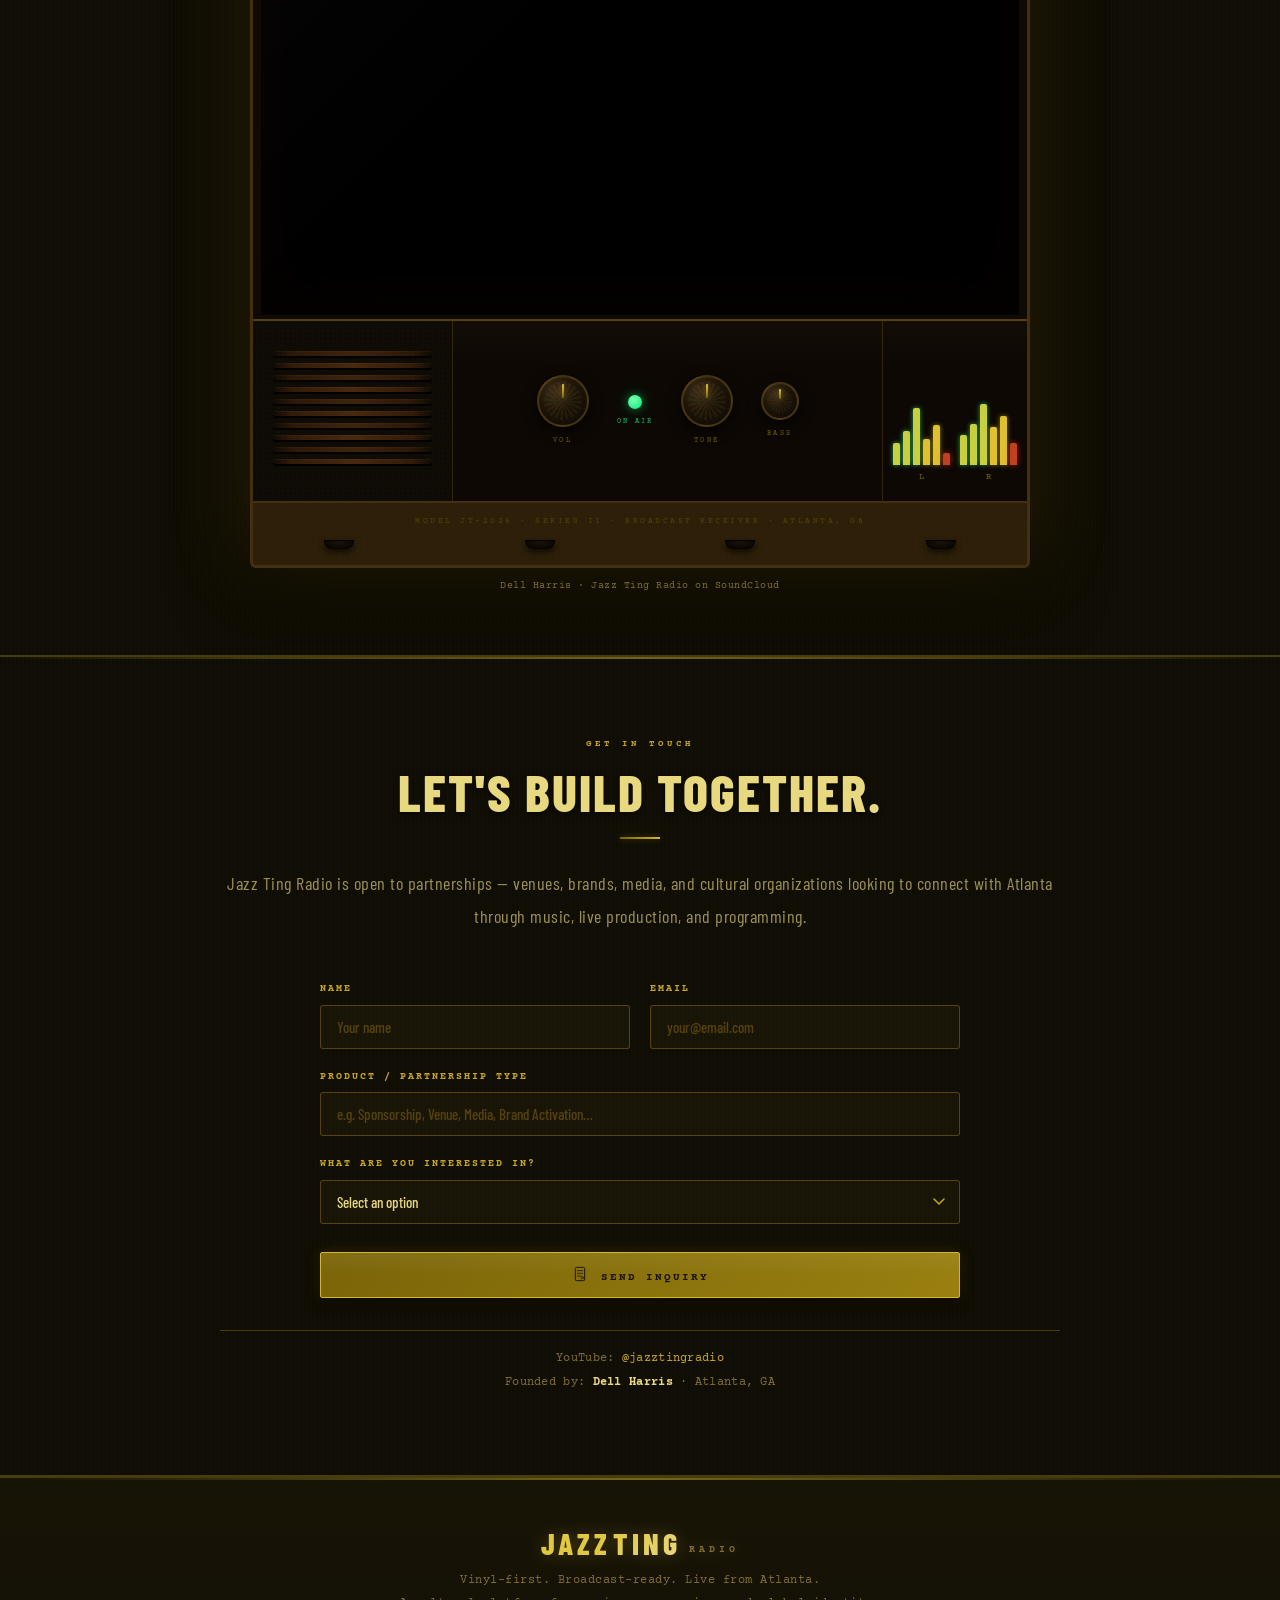
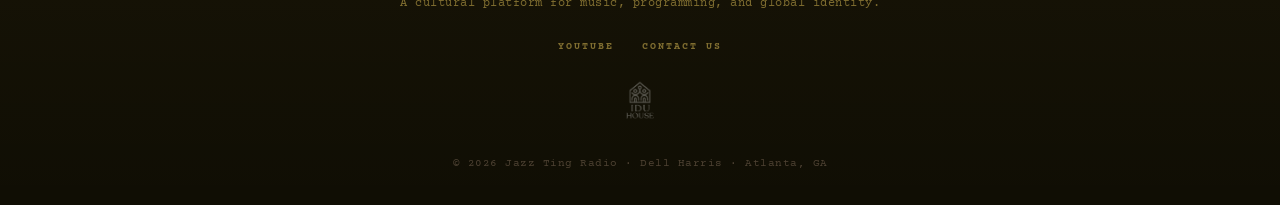
==== commit 0fc5b3ac: "Remove concept, format, curation, studio sections All World Cup programming sections stripped. Page " ====
--- a/index.html
+++ b/index.html
@@ -174,11 +174,7 @@
       <span class="logo-radio">Radio</span>
     </a>
     <nav class="nav">
-      <a href="#concept">The Concept</a>
-      <a href="#format">Format</a>
-      <a href="#curation">Music</a>
-      <a href="#studio">Studio</a>
-      <a href="#pitch" class="nav-cta">Submit Inquiry</a>
+      <a href="#pitch" class="nav-cta">Get In Touch</a>
     </nav>
     <button class="hamburger hamburger-right" aria-label="More"><span></span><span></span><span></span></button>
   </div>
@@ -335,184 +331,6 @@
   </div>
 </section>
 
-<!-- ── THE CONCEPT ────────────────────────────────────────── -->
-<section id="concept" class="section-dark">
-  <div class="section-inner">
-    <div class="concept-grid">
-      <div class="concept-text">
-        <div class="eyebrow">The Idea</div>
-        <h2 class="section-title">Music + Sport +<br>Global Identity.</h2>
-        <div class="gold-rule"></div>
-        <p class="pitch-body">
-          Jazz Ting Radio is proposing a <strong>live cultural broadcast series</strong> built around every FIFA World Cup 2026 match hosted in Atlanta. Each event is a DJ set curated around the countries playing that day — pulling from traditional music, diaspora sounds, and contemporary club culture, blended into the Jazz Ting signature sound.
-        </p>
-        <p class="pitch-body">
-          This isn't a watch party. It's a <strong>live broadcast + social event</strong> — filmed cinematically, streamed to YouTube, and clipped for social media. Atlanta has never had a World Cup before. Jazz Ting Radio is positioned to tell that story through sound.
-        </p>
-        <div class="concept-pillars">
-          <div class="pillar"><div class="pillar-icon"><svg class="icon" aria-hidden="true"><use href="#ic-vinyl"/></svg></div><div class="pillar-label">Vinyl-First<br>Broadcast</div></div>
-          <div class="pillar"><div class="pillar-icon"><svg class="icon" aria-hidden="true"><use href="#ic-globe"/></svg></div><div class="pillar-label">Country-Themed<br>Curation</div></div>
-          <div class="pillar"><div class="pillar-icon"><svg class="icon" aria-hidden="true"><use href="#ic-lens"/></svg></div><div class="pillar-label">Cinematic<br>Production</div></div>
-          <div class="pillar"><div class="pillar-icon"><svg class="icon" aria-hidden="true"><use href="#ic-signal"/></svg></div><div class="pillar-label">Live YouTube<br>Stream</div></div>
-        </div>
-      </div>
-      <div class="concept-photo">
-        <div class="photo-frame fifa-frame">
-          <img src="fifa-atlanta.jpg" alt="FIFA World Cup 2026 — Official Atlanta Host City Brand" class="fifa-brand-img">
-          <div class="photo-caption">FIFA World Cup 2026™ · Official Atlanta Host City Emblem · Atlanta, GA</div>
-        </div>
-        <div class="vibe-tags">
-          <span class="vibe-tag">Soulful</span>
-          <span class="vibe-tag">Global</span>
-          <span class="vibe-tag">Intentional</span>
-          <span class="vibe-tag">Analog</span>
-          <span class="vibe-tag">Elevated</span>
-          <span class="vibe-tag">Cultural</span>
-        </div>
-      </div>
-    </div>
-  </div>
-</section>
-
-<!-- ── FORMAT ─────────────────────────────────────────────── -->
-<section id="format" class="section-mid">
-  <div class="section-inner">
-    <div class="eyebrow" style="text-align:center">How It Works</div>
-    <h2 class="section-title" style="text-align:center">Match Day Format</h2>
-    <div class="gold-rule" style="margin:16px auto 48px"></div>
-
-    <div class="format-grid">
-      <div class="format-card">
-        <div class="format-number">01</div>
-        <div class="format-phase">Pre-Game</div>
-        <h3>Set the Atmosphere</h3>
-        <p>Downtempo jazz, soul, and rare groove pulls from the featured countries. Warm the room. Build anticipation. Analog texture, conversation-friendly energy.</p>
-        <div class="format-bpm">90–110 BPM</div>
-      </div>
-      <div class="format-card format-card-featured">
-        <div class="format-number">02</div>
-        <div class="format-phase">Match Time</div>
-        <h3>Ride the Energy</h3>
-        <p>Amapiano, Afro-house, and global club rhythms that reflect the match energy. Crowd engaged, still conversational — heads nodding, not losing it. High musicality over aggressive drops.</p>
-        <div class="format-bpm">115–128 BPM</div>
-      </div>
-      <div class="format-card">
-        <div class="format-number">03</div>
-        <div class="format-phase">Post-Game</div>
-        <h3>Celebrate the Culture</h3>
-        <p>High-energy mashups. Cross-cultural blends that close the loop — Brazilian samba into house, UK jazz into amapiano, Argentine tango samples flipped into club. The moment the room becomes the broadcast.</p>
-        <div class="format-bpm">120–128 BPM · Peak</div>
-      </div>
-    </div>
-
-    <div class="format-production">
-      <div class="fp-item">
-        <div class="fp-icon"><svg class="icon" aria-hidden="true"><use href="#ic-camera"/></svg></div>
-        <div class="fp-text"><strong>Filmed</strong> by professional videographer — cinematic framing, vinyl shots, crowd reactions, needle drops</div>
-      </div>
-      <div class="fp-item">
-        <div class="fp-icon"><svg class="icon" aria-hidden="true"><use href="#ic-signal"/></svg></div>
-        <div class="fp-text"><strong>Streamed live</strong> to YouTube continuously + clipped for social media post-event</div>
-      </div>
-      <div class="fp-item">
-        <div class="fp-icon"><svg class="icon" aria-hidden="true"><use href="#ic-fader"/></svg></div>
-        <div class="fp-text"><strong>Audio</strong> clean direct feed from DJ booth + ambient crowd blend — HiFi quality broadcast</div>
-      </div>
-      <div class="fp-item">
-        <div class="fp-icon"><svg class="icon" aria-hidden="true"><use href="#ic-stadium"/></svg></div>
-        <div class="fp-text"><strong>Venue</strong> Mitchell Street corridor or similar Atlanta cultural space — screens showing live matches in background</div>
-      </div>
-    </div>
-  </div>
-</section>
-
-<!-- ── MUSIC CURATION ──────────────────────────────────────── -->
-<section id="curation" class="section-dark">
-  <div class="section-inner">
-    <div class="eyebrow" style="text-align:center">The Sound</div>
-    <h2 class="section-title" style="text-align:center">Country-Themed<br>Music Curation</h2>
-    <div class="gold-rule" style="margin:16px auto 16px"></div>
-    <p class="curation-sub">Every set is built around the countries playing that day — drawing from traditional music, contemporary club sounds, and diaspora connections, then blended into the Jazz Ting signature groove.</p>
-
-    <div class="curation-grid">
-      <div class="curation-card">
-        <div class="cc-flag"><span class="cc-iso">BR</span></div>
-        <div class="cc-country">Brazil</div>
-        <div class="cc-sounds">Samba · Bossa Nova · Baile Funk edits · Afro-Brazilian rhythms</div>
-      </div>
-      <div class="curation-card">
-        <div class="cc-flag"><span class="cc-iso">FR</span></div>
-        <div class="cc-country">France</div>
-        <div class="cc-sounds">Afro-French rap · French house · Jazz fusion · West African roots</div>
-      </div>
-      <div class="curation-card">
-        <div class="cc-flag"><span class="cc-iso">NG</span></div>
-        <div class="cc-country">Nigeria</div>
-        <div class="cc-sounds">Afrobeats · Highlife · Amapiano crossover · Lagos club culture</div>
-      </div>
-      <div class="curation-card">
-        <div class="cc-flag"><span class="cc-iso">ENG</span></div>
-        <div class="cc-country">England</div>
-        <div class="cc-sounds">Broken beat · UK jazz · Garage · Soul · Grime undertones</div>
-      </div>
-      <div class="curation-card">
-        <div class="cc-flag"><span class="cc-iso">AR</span></div>
-        <div class="cc-country">Argentina</div>
-        <div class="cc-sounds">Tango samples flipped into house · Nu-cumbia · Latin soul</div>
-      </div>
-      <div class="curation-card">
-        <div class="cc-flag"><svg class="icon" aria-hidden="true"><use href="#ic-globe"/></svg></div>
-        <div class="cc-country">Every Nation</div>
-        <div class="cc-sounds">Traditional influence + diaspora connection + Jazz Ting signature: Jazz · House · Amapiano</div>
-      </div>
-    </div>
-
-    <div class="curation-signature">
-      <div class="cs-label">Jazz Ting Signature Sound</div>
-      <div class="cs-genres">
-        <span>Amapiano</span>
-        <span>·</span>
-        <span>Jazz House</span>
-        <span>·</span>
-        <span>Afro-house</span>
-        <span>·</span>
-        <span>Hip-hop Mashups</span>
-        <span>·</span>
-        <span>Rare Groove</span>
-        <span>·</span>
-        <span>Vinyl Soul</span>
-      </div>
-      <p class="cs-note">Seamless blending across genres. Unexpected mashups — jazz samples over club rhythms. Warm analog texture. Groove-first, head-nod energy. High musicality over aggressive EDM-style drops.</p>
-    </div>
-  </div>
-</section>
-
-<!-- ── STUDIO ──────────────────────────────────────────────── -->
-<section id="studio" class="section-mid">
-  <div class="section-inner">
-    <div class="pitch-grid">
-      <div class="pitch-text">
-        <div class="eyebrow">The Space</div>
-        <h2 class="section-title">Broadcast-Ready.<br>Stadium Adjacent.</h2>
-        <div class="gold-rule"></div>
-        <p class="pitch-body">Jazz Ting Radio operates from a <strong>professional broadcast studio in Atlanta</strong> with direct line-of-sight to Mercedes-Benz Stadium — a 2026 FIFA World Cup venue. Floor-to-ceiling windows. Analog equipment visible. Intimate but production-ready.</p>
-        <p class="pitch-body">Six years of live all-vinyl broadcasts. A proven YouTube streaming setup. A visual identity that is cinematic by nature — not club chaos, but intentional framing and storytelling through sound.</p>
-        <div class="pitch-stats">
-          <div class="stat"><div class="stat-n">6+</div><div class="stat-l">Years on Air</div></div>
-          <div class="stat"><div class="stat-n">ATL</div><div class="stat-l">Based</div></div>
-        <div class="stat"><div class="stat-n">WC26</div><div class="stat-l">Stadium View</div></div>
-        </div>
-      </div>
-      <div class="pitch-photo">
-        <div class="photo-frame">
-          <img src="studio.jpg" alt="Jazz Ting Radio studio — vinyl setup, Atlanta, Mercedes-Benz Stadium">
-          <div class="photo-caption">Mercedes-Benz Stadium · Atlanta, GA · FIFA World Cup 2026 Venue</div>
-        </div>
-      </div>
-    </div>
-  </div>
-</section>
-
 <!-- ── VINTAGE RADIO PLAYER ───────────────────────────────── -->
 <section id="radio-player" class="section-dark section-radio-player">
   <div class="section-inner">
@@ -719,7 +537,6 @@
     A cultural platform for music, programming, and global identity.</p>
     <div class="footer-links">
       <a href="https://www.youtube.com/@jazztingradio" target="_blank">YouTube</a>
-      <a href="#concept">The Concept</a>
       <a href="#pitch">Contact Us</a>
     </div>
     <a href="https://www.iduhouse.com" target="_blank" rel="noopener"
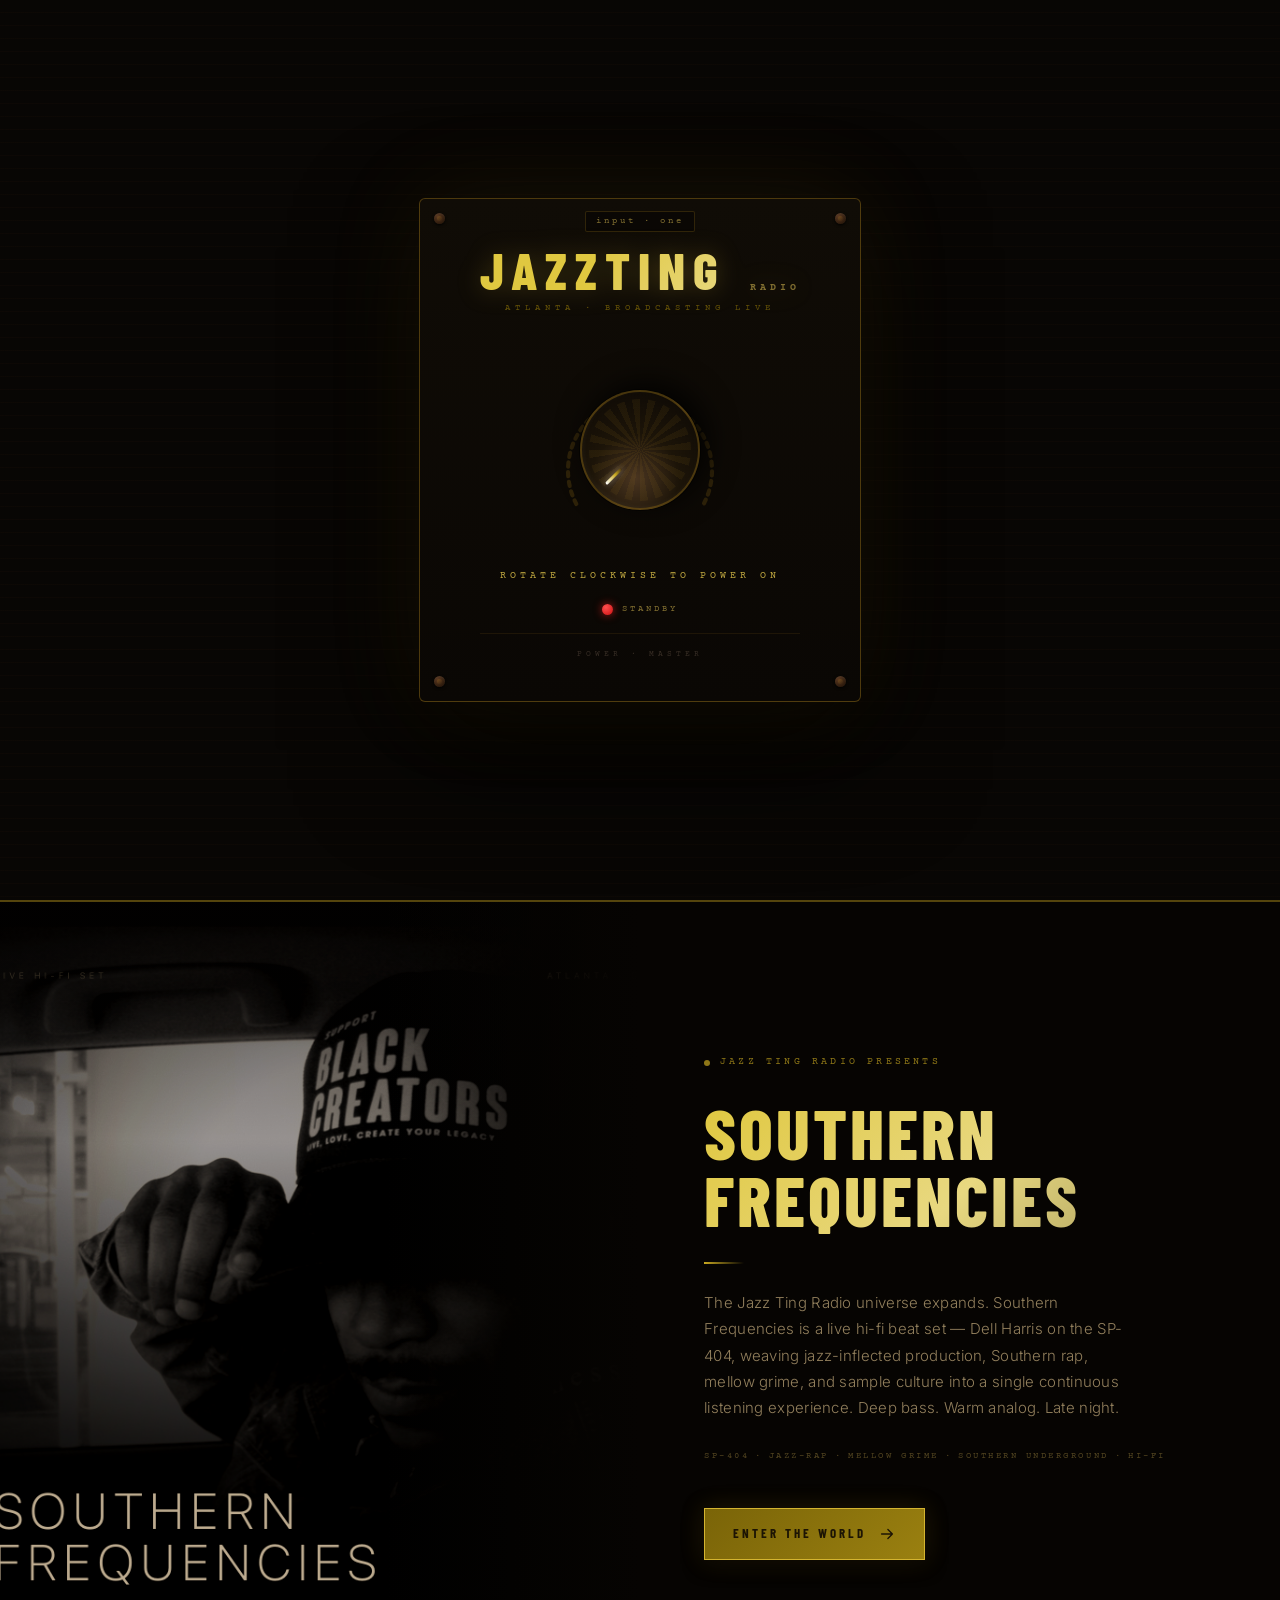
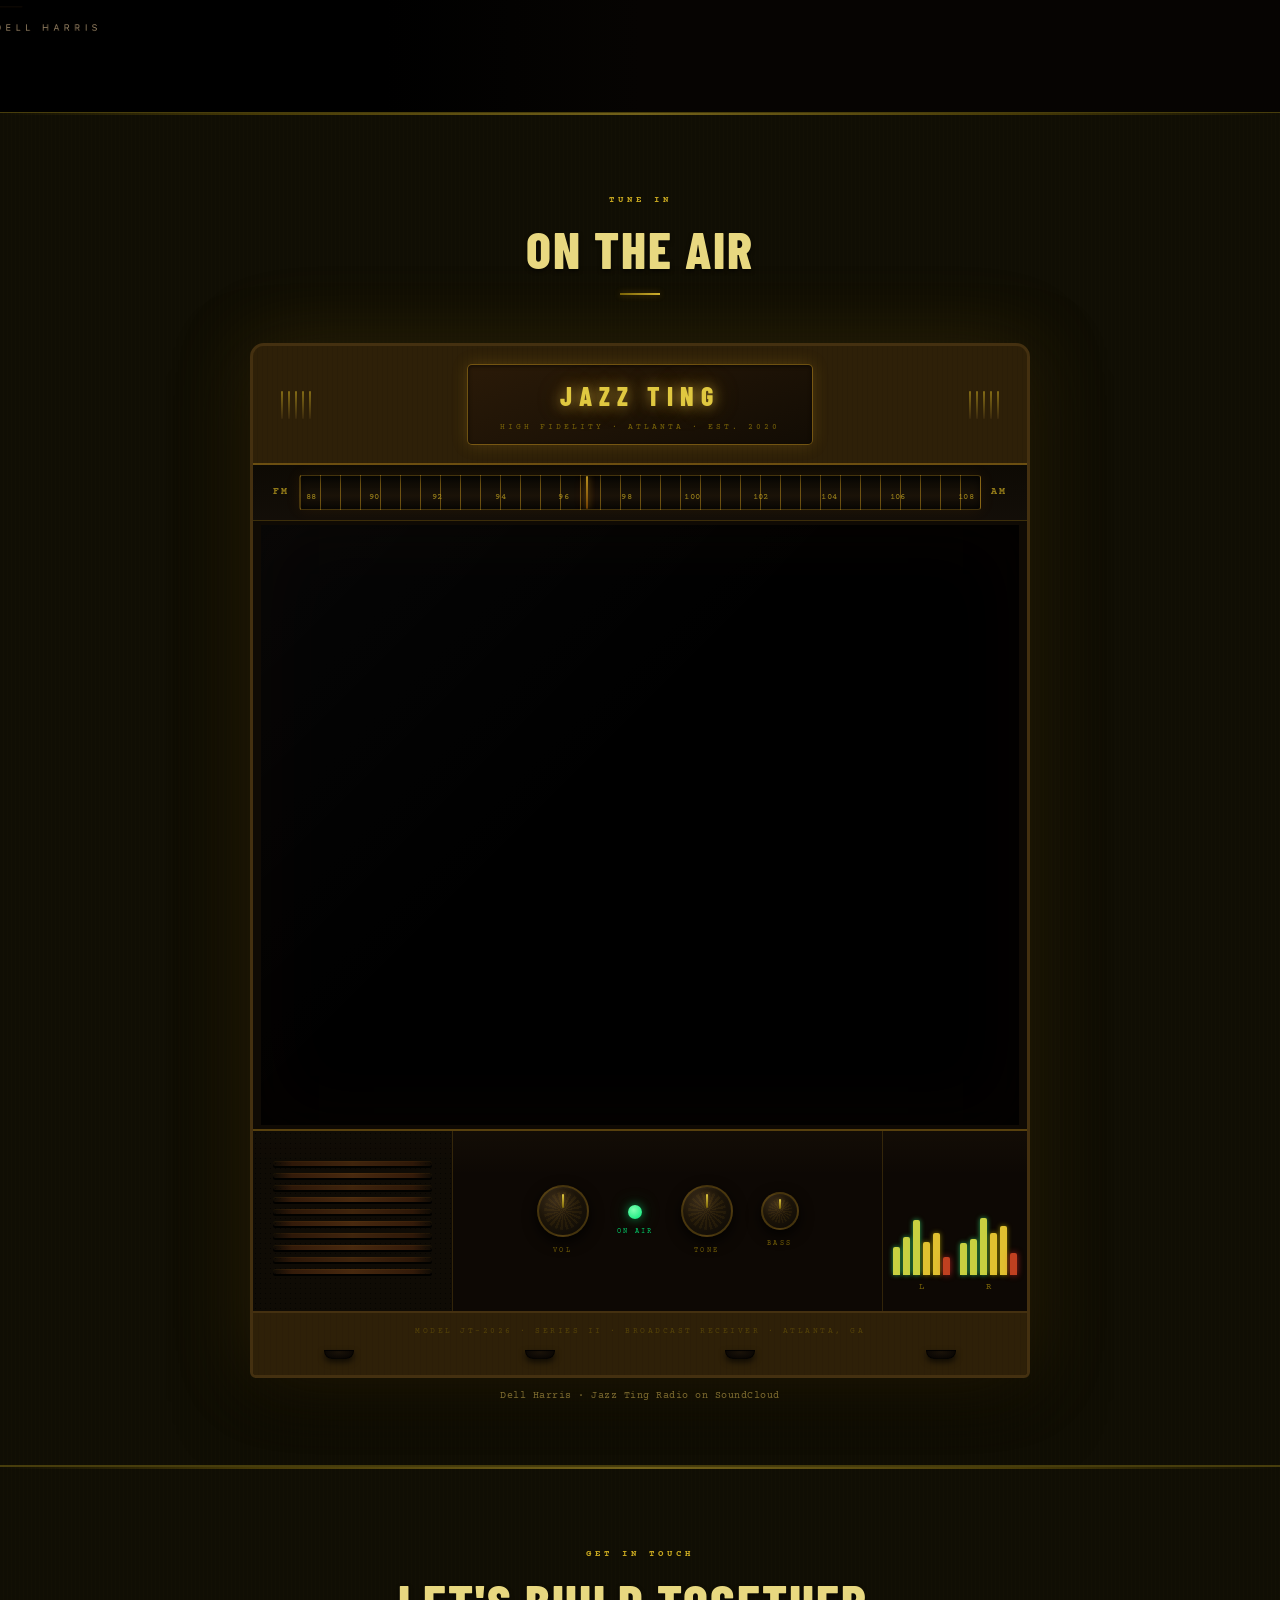
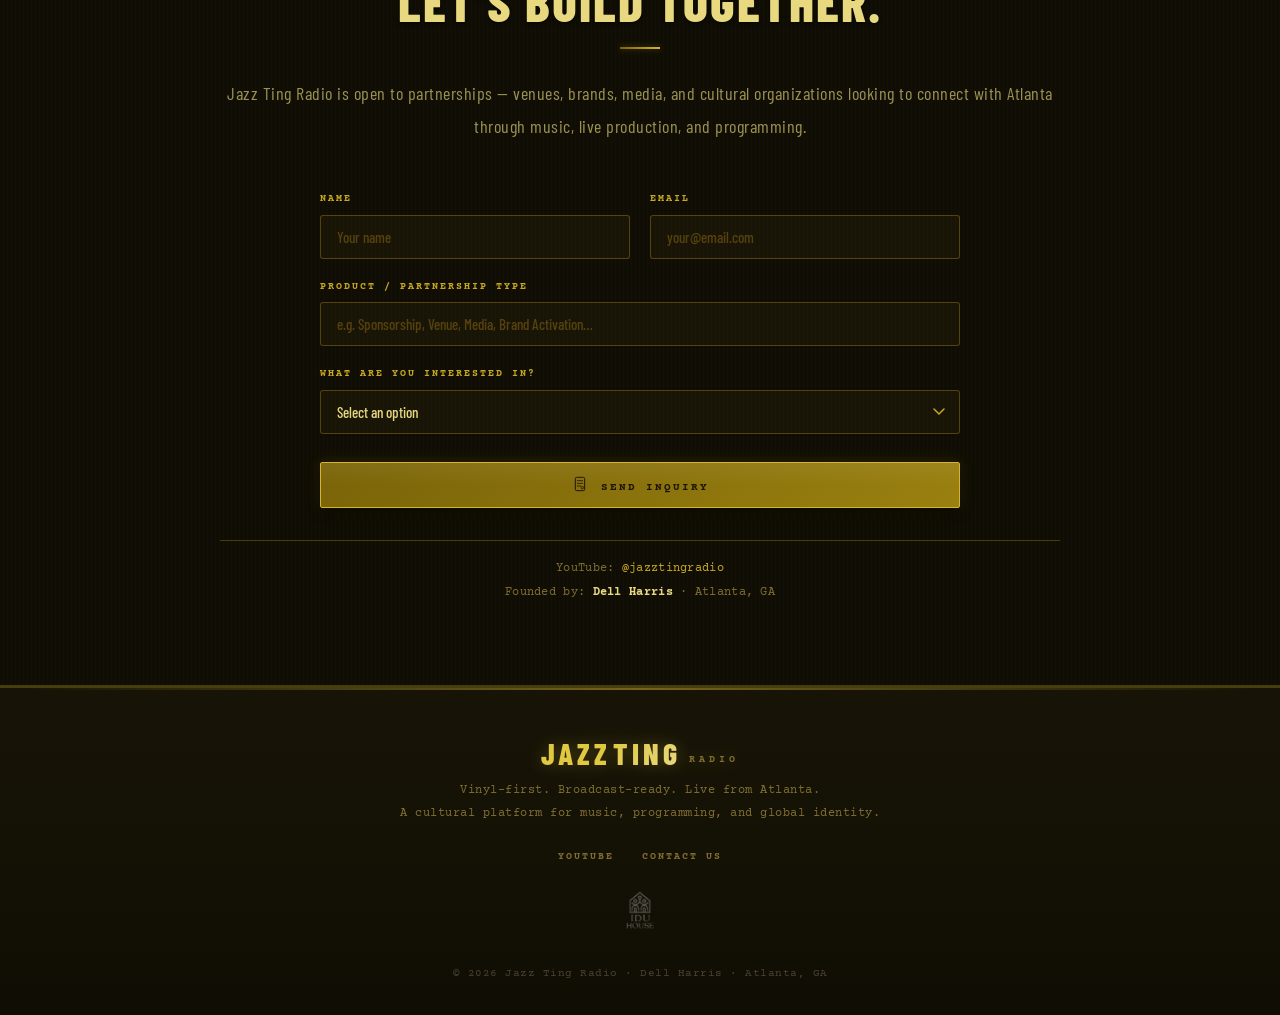
==== commit 0530f9aa: "Add Southern Frequencies section — JTR universe expands Full-bleed promo image left, editorial conte" ====
--- a/index.html
+++ b/index.html
@@ -331,6 +331,54 @@
   </div>
 </section>
 
+<!-- ── SOUTHERN FREQUENCIES ────────────────────────────────── -->
+<section class="sf-section">
+
+  <!-- Full-bleed promo image -->
+  <div class="sf-visual">
+    <img src="sf-promo.png" alt="Southern Frequencies — Dell Harris" class="sf-img">
+    <div class="sf-overlay"></div>
+  </div>
+
+  <!-- Content panel -->
+  <div class="sf-body">
+
+    <div class="sf-eyebrow">
+      <span class="sf-dot"></span>
+      Jazz Ting Radio Presents
+    </div>
+
+    <h2 class="sf-title">Southern<br>Frequencies</h2>
+
+    <div class="sf-rule"></div>
+
+    <p class="sf-desc">
+      The Jazz Ting Radio universe expands. Southern Frequencies is a live hi-fi beat set — Dell Harris on the SP-404, weaving jazz-inflected production, Southern rap, mellow grime, and sample culture into a single continuous listening experience. Deep bass. Warm analog. Late night.
+    </p>
+
+    <div class="sf-tags">
+      <span>SP-404</span>
+      <span>·</span>
+      <span>Jazz-Rap</span>
+      <span>·</span>
+      <span>Mellow Grime</span>
+      <span>·</span>
+      <span>Southern Underground</span>
+      <span>·</span>
+      <span>Hi-Fi</span>
+    </div>
+
+    <a href="https://radio.dellharris.com/sf" class="sf-cta">
+      Enter the World
+      <svg viewBox="0 0 20 20" fill="none" class="sf-arrow">
+        <path d="M4 10h12M11 5l5 5-5 5" stroke="currentColor" stroke-width="1.5" stroke-linecap="round" stroke-linejoin="round"/>
+      </svg>
+    </a>
+
+  </div>
+
+</section>
+
 <!-- ── VINTAGE RADIO PLAYER ───────────────────────────────── -->
 <section id="radio-player" class="section-dark section-radio-player">
   <div class="section-inner">
--- a/style.css
+++ b/style.css
@@ -1815,6 +1815,151 @@
 @media (max-width: 480px) {
   .po-panel { padding: 40px 32px 36px; min-width: 0; }
   .po-brand { font-size: 36px; }
+}
+
+/* ── Southern Frequencies Section ────────────────────────── */
+.sf-section {
+  display: grid;
+  grid-template-columns: 1fr 1fr;
+  min-height: 90vh;
+  background: #060402;
+}
+
+/* Left: promo image */
+.sf-visual {
+  position: relative;
+  overflow: hidden;
+}
+.sf-img {
+  width: 100%;
+  height: 100%;
+  object-fit: cover;
+  object-position: center 20%;
+  display: block;
+  filter: brightness(0.88) contrast(1.05);
+  transition: transform 0.8s cubic-bezier(.4,0,.2,1);
+}
+.sf-section:hover .sf-img { transform: scale(1.02); }
+
+.sf-overlay {
+  position: absolute; inset: 0;
+  background:
+    linear-gradient(to right, transparent 60%, #060402 100%),
+    linear-gradient(to bottom, rgba(4,2,1,0.4) 0%, transparent 30%);
+  pointer-events: none;
+}
+
+/* Right: content */
+.sf-body {
+  display: flex;
+  flex-direction: column;
+  justify-content: center;
+  padding: 80px 72px 80px 64px;
+  background: #060402;
+  position: relative;
+}
+
+.sf-eyebrow {
+  display: flex;
+  align-items: center;
+  gap: 10px;
+  font-family: 'Courier Prime', monospace;
+  font-size: 10px;
+  letter-spacing: 0.32em;
+  color: var(--brass-warm);
+  text-transform: uppercase;
+  margin-bottom: 28px;
+  opacity: 0.7;
+}
+.sf-dot {
+  width: 6px; height: 6px;
+  border-radius: 50%;
+  background: var(--brass-warm);
+  animation: pulse-dot 2s ease-in-out infinite;
+  flex-shrink: 0;
+}
+@keyframes pulse-dot {
+  0%, 100% { opacity: 1; transform: scale(1); }
+  50%       { opacity: 0.4; transform: scale(0.7); }
+}
+
+.sf-title {
+  font-family: 'Barlow Condensed', 'Arial Narrow', Arial, sans-serif;
+  font-weight: 800;
+  font-size: clamp(52px, 5.5vw, 88px);
+  letter-spacing: 3px;
+  text-transform: uppercase;
+  line-height: 0.96;
+  color: var(--cream);
+  margin-bottom: 0;
+  background: linear-gradient(135deg, var(--brass-bright) 0%, var(--cream) 55%, rgba(232,216,128,0.7) 100%);
+  -webkit-background-clip: text;
+  -webkit-text-fill-color: transparent;
+  background-clip: text;
+}
+
+.sf-rule {
+  width: 40px; height: 2px;
+  background: linear-gradient(90deg, var(--brass-warm), transparent);
+  margin: 28px 0 26px;
+}
+
+.sf-desc {
+  font-family: 'Inter', 'Helvetica Neue', sans-serif;
+  font-size: 15px;
+  font-weight: 300;
+  line-height: 1.75;
+  color: rgba(200, 175, 128, 0.72);
+  max-width: 420px;
+  margin-bottom: 28px;
+}
+
+.sf-tags {
+  display: flex;
+  flex-wrap: wrap;
+  align-items: center;
+  gap: 6px;
+  font-family: 'Courier Prime', monospace;
+  font-size: 9px;
+  letter-spacing: 0.28em;
+  color: rgba(200, 168, 80, 0.38);
+  text-transform: uppercase;
+  margin-bottom: 44px;
+}
+
+.sf-cta {
+  display: inline-flex;
+  align-items: center;
+  gap: 12px;
+  padding: 14px 28px;
+  background: linear-gradient(135deg, var(--brass), var(--brass-mid));
+  color: var(--wood) !important;
+  font-family: 'Barlow Condensed', 'Arial Narrow', Arial, sans-serif;
+  font-weight: 700;
+  font-size: 13px;
+  letter-spacing: 3px;
+  text-transform: uppercase;
+  text-decoration: none;
+  border: 1px solid var(--brass-light);
+  box-shadow: 0 4px 20px rgba(0,0,0,0.6), 0 0 24px rgba(200,150,30,0.18);
+  transition: all 0.25s;
+  align-self: flex-start;
+}
+.sf-cta:hover {
+  background: linear-gradient(135deg, var(--brass-light), var(--brass-warm));
+  box-shadow: 0 4px 20px rgba(0,0,0,0.7), 0 0 36px rgba(200,150,30,0.4);
+  gap: 18px;
+  color: var(--wood) !important;
+}
+.sf-arrow { width: 18px; height: 18px; flex-shrink: 0; }
+
+/* Mobile: stack vertically */
+@media (max-width: 900px) {
+  .sf-section { grid-template-columns: 1fr; min-height: auto; }
+  .sf-visual { height: 60vw; min-height: 320px; }
+  .sf-overlay { background: linear-gradient(to bottom, transparent 50%, #060402 100%); }
+  .sf-body { padding: 48px 28px 60px; }
+  .sf-desc { max-width: 100%; }
 }
 
 .section-radio-player { padding: 80px 0 60px; }
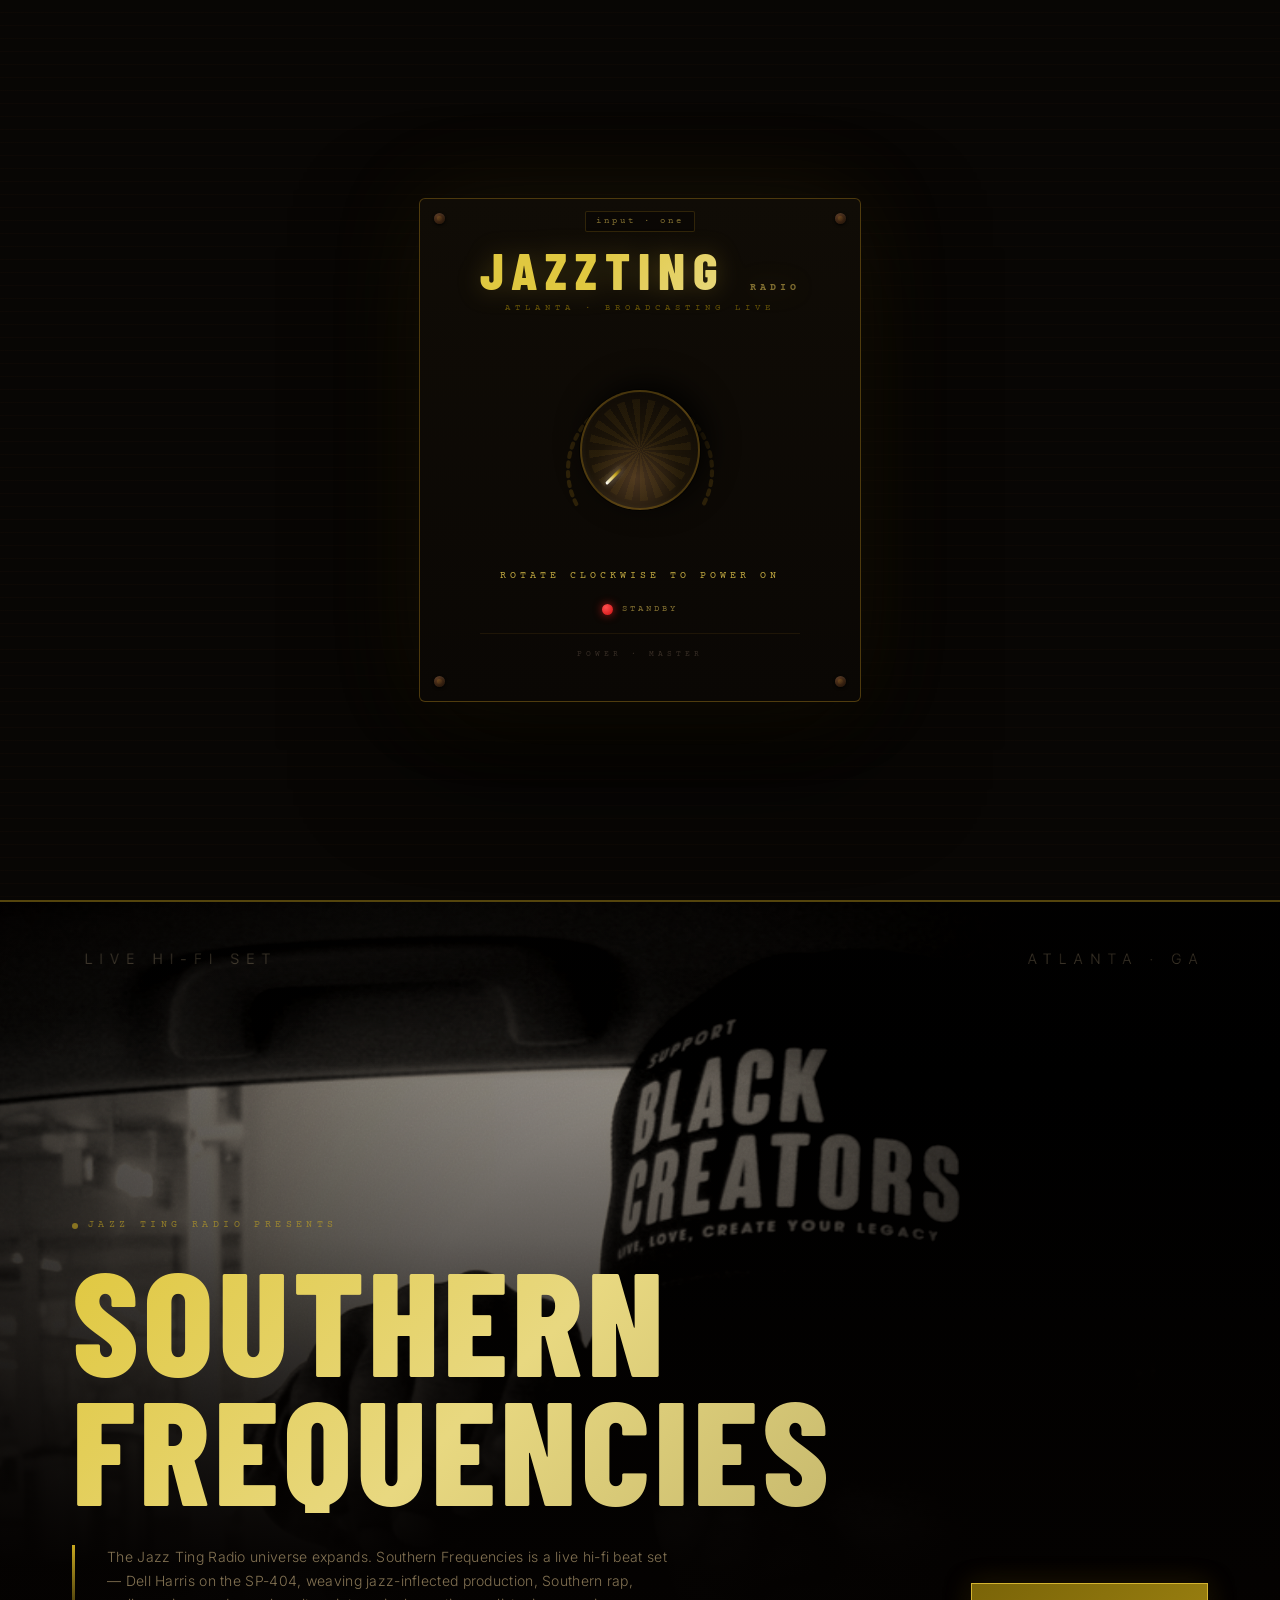
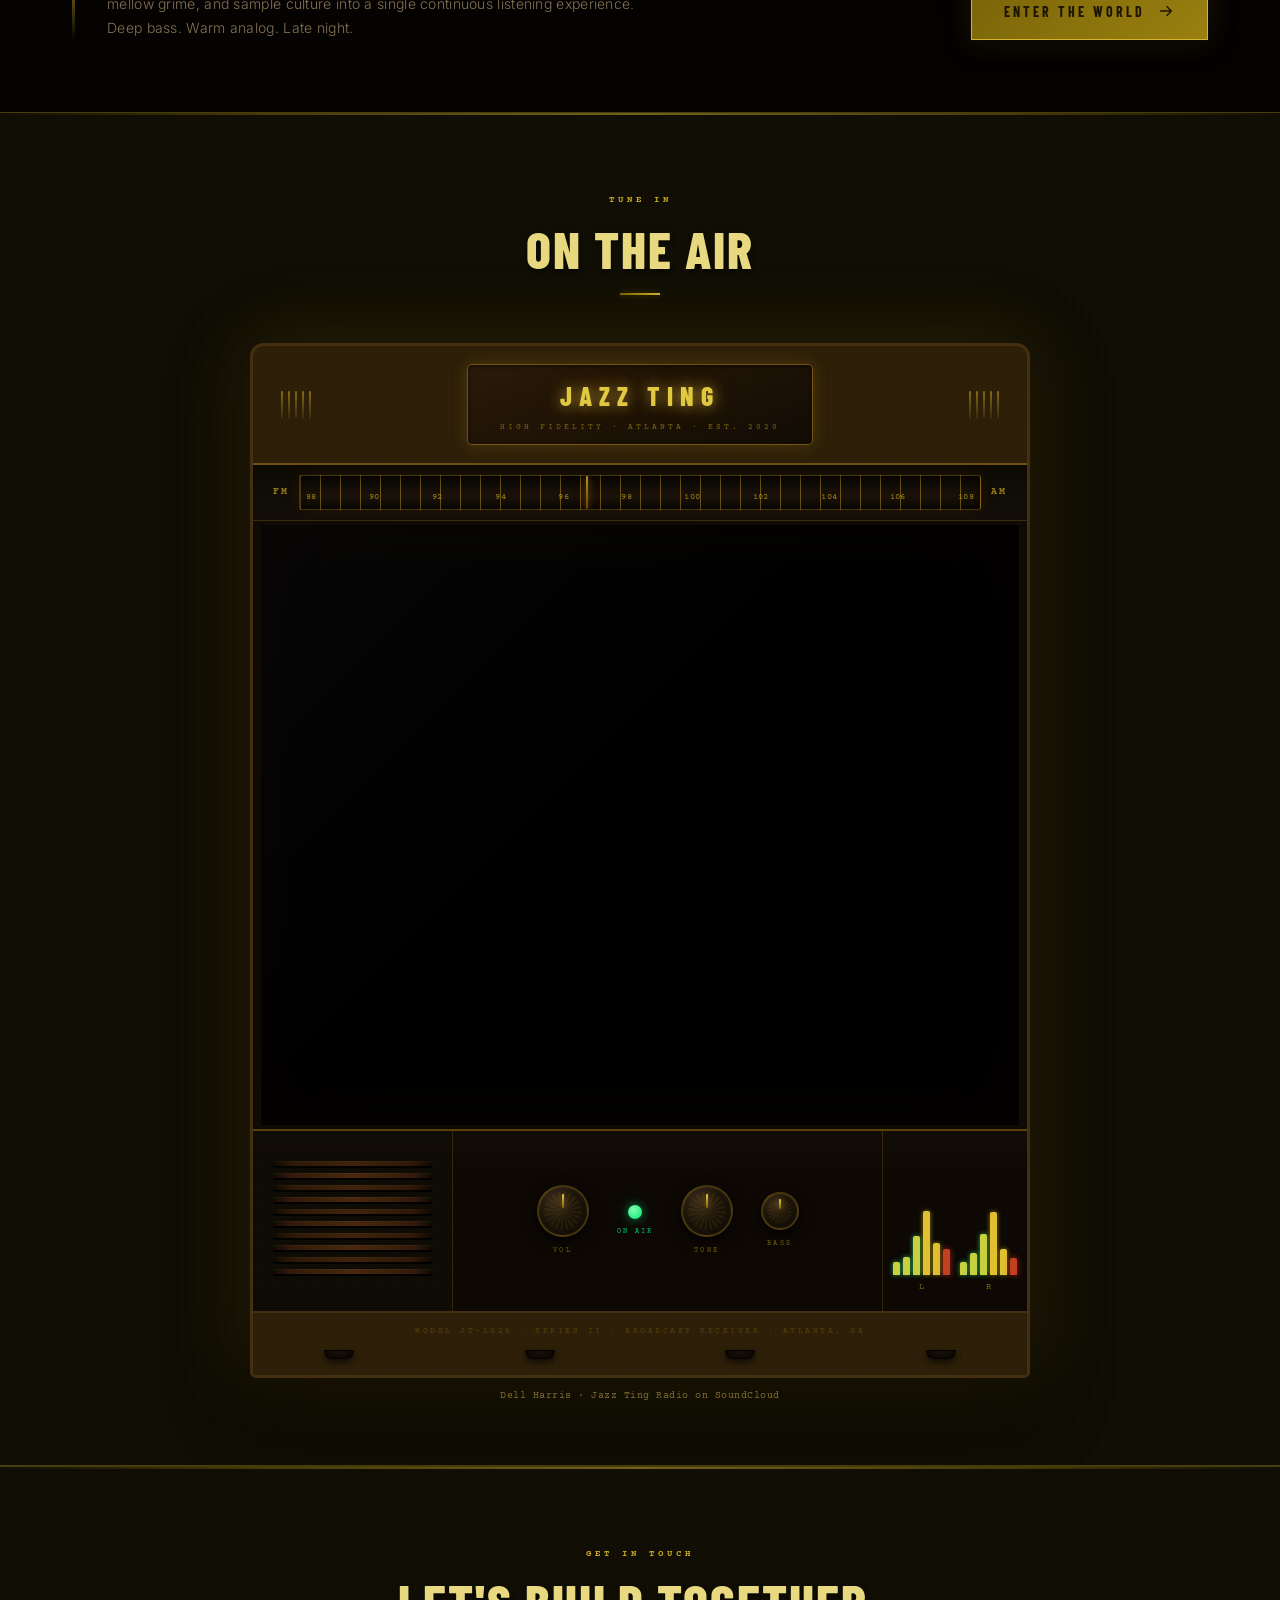
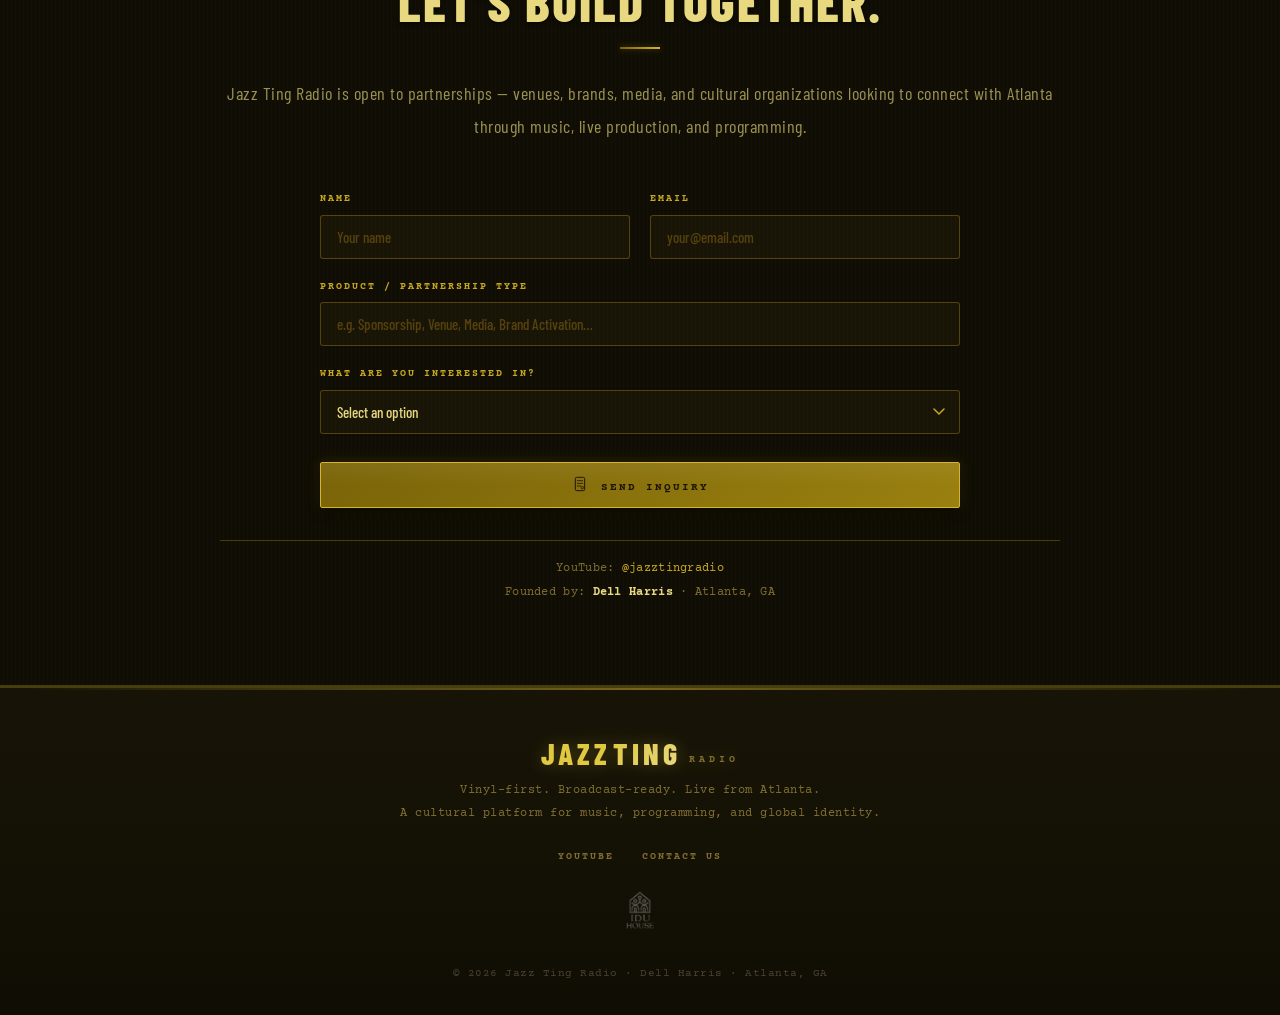
==== commit 3e7eb6ed: "Redesign SF section — full-bleed cinematic with max typography Image fills entire section as backgro" ====
--- a/index.html
+++ b/index.html
@@ -334,13 +334,11 @@
 <!-- ── SOUTHERN FREQUENCIES ────────────────────────────────── -->
 <section class="sf-section">
 
-  <!-- Full-bleed promo image -->
   <div class="sf-visual">
     <img src="sf-promo.png" alt="Southern Frequencies — Dell Harris" class="sf-img">
     <div class="sf-overlay"></div>
   </div>
 
-  <!-- Content panel -->
   <div class="sf-body">
 
     <div class="sf-eyebrow">
@@ -350,30 +348,18 @@
 
     <h2 class="sf-title">Southern<br>Frequencies</h2>
 
-    <div class="sf-rule"></div>
-
-    <p class="sf-desc">
-      The Jazz Ting Radio universe expands. Southern Frequencies is a live hi-fi beat set — Dell Harris on the SP-404, weaving jazz-inflected production, Southern rap, mellow grime, and sample culture into a single continuous listening experience. Deep bass. Warm analog. Late night.
-    </p>
-
-    <div class="sf-tags">
-      <span>SP-404</span>
-      <span>·</span>
-      <span>Jazz-Rap</span>
-      <span>·</span>
-      <span>Mellow Grime</span>
-      <span>·</span>
-      <span>Southern Underground</span>
-      <span>·</span>
-      <span>Hi-Fi</span>
-    </div>
-
-    <a href="https://radio.dellharris.com/sf" class="sf-cta">
-      Enter the World
-      <svg viewBox="0 0 20 20" fill="none" class="sf-arrow">
-        <path d="M4 10h12M11 5l5 5-5 5" stroke="currentColor" stroke-width="1.5" stroke-linecap="round" stroke-linejoin="round"/>
-      </svg>
-    </a>
+    <div class="sf-bottom">
+      <div class="sf-rule"></div>
+      <p class="sf-desc">
+        The Jazz Ting Radio universe expands. Southern Frequencies is a live hi-fi beat set — Dell Harris on the SP-404, weaving jazz-inflected production, Southern rap, mellow grime, and sample culture into a single continuous listening experience. Deep bass. Warm analog. Late night.
+      </p>
+      <a href="https://radio.dellharris.com/sf" class="sf-cta">
+        Enter the World
+        <svg viewBox="0 0 20 20" fill="none" class="sf-arrow">
+          <path d="M4 10h12M11 5l5 5-5 5" stroke="currentColor" stroke-width="1.5" stroke-linecap="round" stroke-linejoin="round"/>
+        </svg>
+      </a>
+    </div>
 
   </div>
 
--- a/style.css
+++ b/style.css
@@ -1819,57 +1819,63 @@
 
 /* ── Southern Frequencies Section ────────────────────────── */
 .sf-section {
-  display: grid;
-  grid-template-columns: 1fr 1fr;
+  position: relative;
   min-height: 90vh;
-  background: #060402;
-}
-
-/* Left: promo image */
+  display: flex;
+  flex-direction: column;
+  justify-content: flex-end;
+  overflow: hidden;
+  background: #050302;
+}
+
+/* Full-bleed background image */
 .sf-visual {
-  position: relative;
-  overflow: hidden;
+  position: absolute;
+  inset: 0;
 }
 .sf-img {
-  width: 100%;
-  height: 100%;
+  width: 100%; height: 100%;
   object-fit: cover;
-  object-position: center 20%;
+  object-position: 58% 12%;
   display: block;
-  filter: brightness(0.88) contrast(1.05);
-  transition: transform 0.8s cubic-bezier(.4,0,.2,1);
-}
-.sf-section:hover .sf-img { transform: scale(1.02); }
-
+  filter: sepia(18%) contrast(1.08) brightness(0.78) saturate(0.78);
+  transition: transform 1.2s cubic-bezier(.25,0,.2,1);
+}
+.sf-section:hover .sf-img { transform: scale(1.03); }
+
+/* Gradient: clear at top, crushes to black at bottom where type lives */
 .sf-overlay {
   position: absolute; inset: 0;
   background:
-    linear-gradient(to right, transparent 60%, #060402 100%),
-    linear-gradient(to bottom, rgba(4,2,1,0.4) 0%, transparent 30%);
+    linear-gradient(to bottom,
+      rgba(4,2,1,0.28) 0%,
+      transparent 22%,
+      rgba(4,2,1,0.55) 55%,
+      rgba(4,2,1,0.96) 82%,
+      #050302 100%);
   pointer-events: none;
 }
 
-/* Right: content */
+/* Content: anchored to bottom */
 .sf-body {
-  display: flex;
-  flex-direction: column;
-  justify-content: center;
-  padding: 80px 72px 80px 64px;
-  background: #060402;
   position: relative;
-}
-
+  z-index: 10;
+  padding: 0 72px 72px;
+  width: 100%;
+}
+
+/* Eyebrow */
 .sf-eyebrow {
   display: flex;
   align-items: center;
   gap: 10px;
   font-family: 'Courier Prime', monospace;
   font-size: 10px;
-  letter-spacing: 0.32em;
+  letter-spacing: 0.44em;
   color: var(--brass-warm);
   text-transform: uppercase;
-  margin-bottom: 28px;
-  opacity: 0.7;
+  margin-bottom: 20px;
+  opacity: 0.6;
 }
 .sf-dot {
   width: 6px; height: 6px;
@@ -1880,86 +1886,86 @@
 }
 @keyframes pulse-dot {
   0%, 100% { opacity: 1; transform: scale(1); }
-  50%       { opacity: 0.4; transform: scale(0.7); }
-}
-
+  50%       { opacity: 0.35; transform: scale(0.65); }
+}
+
+/* THE TITLE — maximum typographic impact */
 .sf-title {
   font-family: 'Barlow Condensed', 'Arial Narrow', Arial, sans-serif;
   font-weight: 800;
-  font-size: clamp(52px, 5.5vw, 88px);
-  letter-spacing: 3px;
+  font-size: clamp(72px, 11.5vw, 160px);
+  letter-spacing: 4px;
   text-transform: uppercase;
-  line-height: 0.96;
-  color: var(--cream);
+  line-height: 0.88;
   margin-bottom: 0;
-  background: linear-gradient(135deg, var(--brass-bright) 0%, var(--cream) 55%, rgba(232,216,128,0.7) 100%);
+  background: linear-gradient(135deg,
+    var(--brass-bright) 0%,
+    var(--cream)        40%,
+    rgba(232,216,128,0.75) 100%);
   -webkit-background-clip: text;
   -webkit-text-fill-color: transparent;
   background-clip: text;
 }
 
+/* Bottom row: rule + description + CTA side by side */
+.sf-bottom {
+  display: grid;
+  grid-template-columns: 3px 1fr auto;
+  align-items: end;
+  gap: 32px;
+  margin-top: 32px;
+}
+
 .sf-rule {
-  width: 40px; height: 2px;
-  background: linear-gradient(90deg, var(--brass-warm), transparent);
-  margin: 28px 0 26px;
+  width: 3px;
+  height: 100%;
+  min-height: 48px;
+  background: linear-gradient(to bottom, var(--brass-warm), transparent);
+  flex-shrink: 0;
 }
 
 .sf-desc {
   font-family: 'Inter', 'Helvetica Neue', sans-serif;
-  font-size: 15px;
+  font-size: 14px;
   font-weight: 300;
-  line-height: 1.75;
-  color: rgba(200, 175, 128, 0.72);
-  max-width: 420px;
-  margin-bottom: 28px;
-}
-
-.sf-tags {
-  display: flex;
-  flex-wrap: wrap;
-  align-items: center;
-  gap: 6px;
-  font-family: 'Courier Prime', monospace;
-  font-size: 9px;
-  letter-spacing: 0.28em;
-  color: rgba(200, 168, 80, 0.38);
-  text-transform: uppercase;
-  margin-bottom: 44px;
+  line-height: 1.7;
+  color: rgba(200, 175, 128, 0.65);
+  max-width: 560px;
 }
 
 .sf-cta {
   display: inline-flex;
   align-items: center;
   gap: 12px;
-  padding: 14px 28px;
+  padding: 16px 32px;
   background: linear-gradient(135deg, var(--brass), var(--brass-mid));
   color: var(--wood) !important;
   font-family: 'Barlow Condensed', 'Arial Narrow', Arial, sans-serif;
   font-weight: 700;
-  font-size: 13px;
+  font-size: 14px;
   letter-spacing: 3px;
   text-transform: uppercase;
   text-decoration: none;
   border: 1px solid var(--brass-light);
-  box-shadow: 0 4px 20px rgba(0,0,0,0.6), 0 0 24px rgba(200,150,30,0.18);
-  transition: all 0.25s;
-  align-self: flex-start;
+  box-shadow: 0 4px 24px rgba(0,0,0,0.7), 0 0 28px rgba(200,150,30,0.2);
+  transition: all 0.22s;
+  white-space: nowrap;
+  flex-shrink: 0;
 }
 .sf-cta:hover {
   background: linear-gradient(135deg, var(--brass-light), var(--brass-warm));
-  box-shadow: 0 4px 20px rgba(0,0,0,0.7), 0 0 36px rgba(200,150,30,0.4);
-  gap: 18px;
+  box-shadow: 0 4px 24px rgba(0,0,0,0.8), 0 0 44px rgba(200,150,30,0.45);
+  gap: 20px;
   color: var(--wood) !important;
 }
 .sf-arrow { width: 18px; height: 18px; flex-shrink: 0; }
 
-/* Mobile: stack vertically */
-@media (max-width: 900px) {
-  .sf-section { grid-template-columns: 1fr; min-height: auto; }
-  .sf-visual { height: 60vw; min-height: 320px; }
-  .sf-overlay { background: linear-gradient(to bottom, transparent 50%, #060402 100%); }
-  .sf-body { padding: 48px 28px 60px; }
-  .sf-desc { max-width: 100%; }
+/* Responsive */
+@media (max-width: 768px) {
+  .sf-body { padding: 0 28px 56px; }
+  .sf-title { font-size: clamp(56px, 14vw, 96px); letter-spacing: 2px; }
+  .sf-bottom { grid-template-columns: 3px 1fr; gap: 20px; }
+  .sf-cta { grid-column: 2; margin-top: 20px; }
 }
 
 .section-radio-player { padding: 80px 0 60px; }
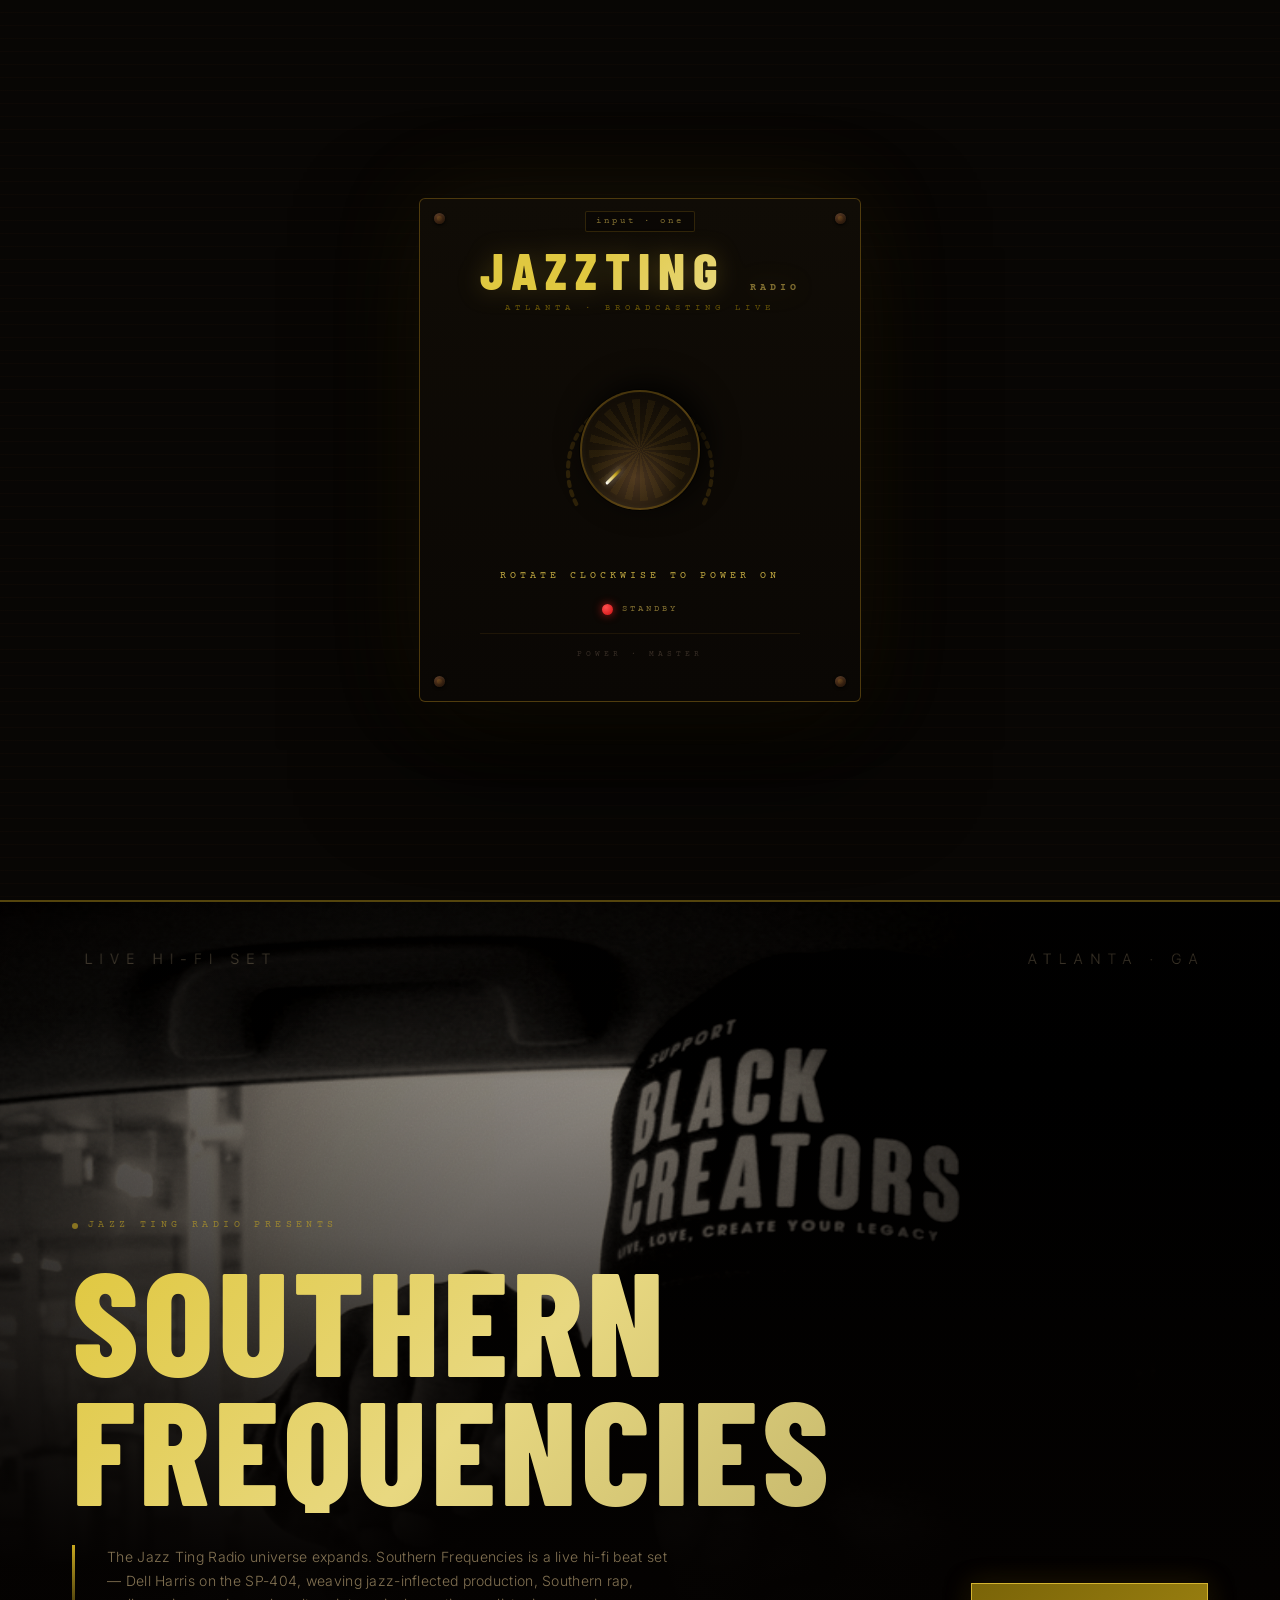
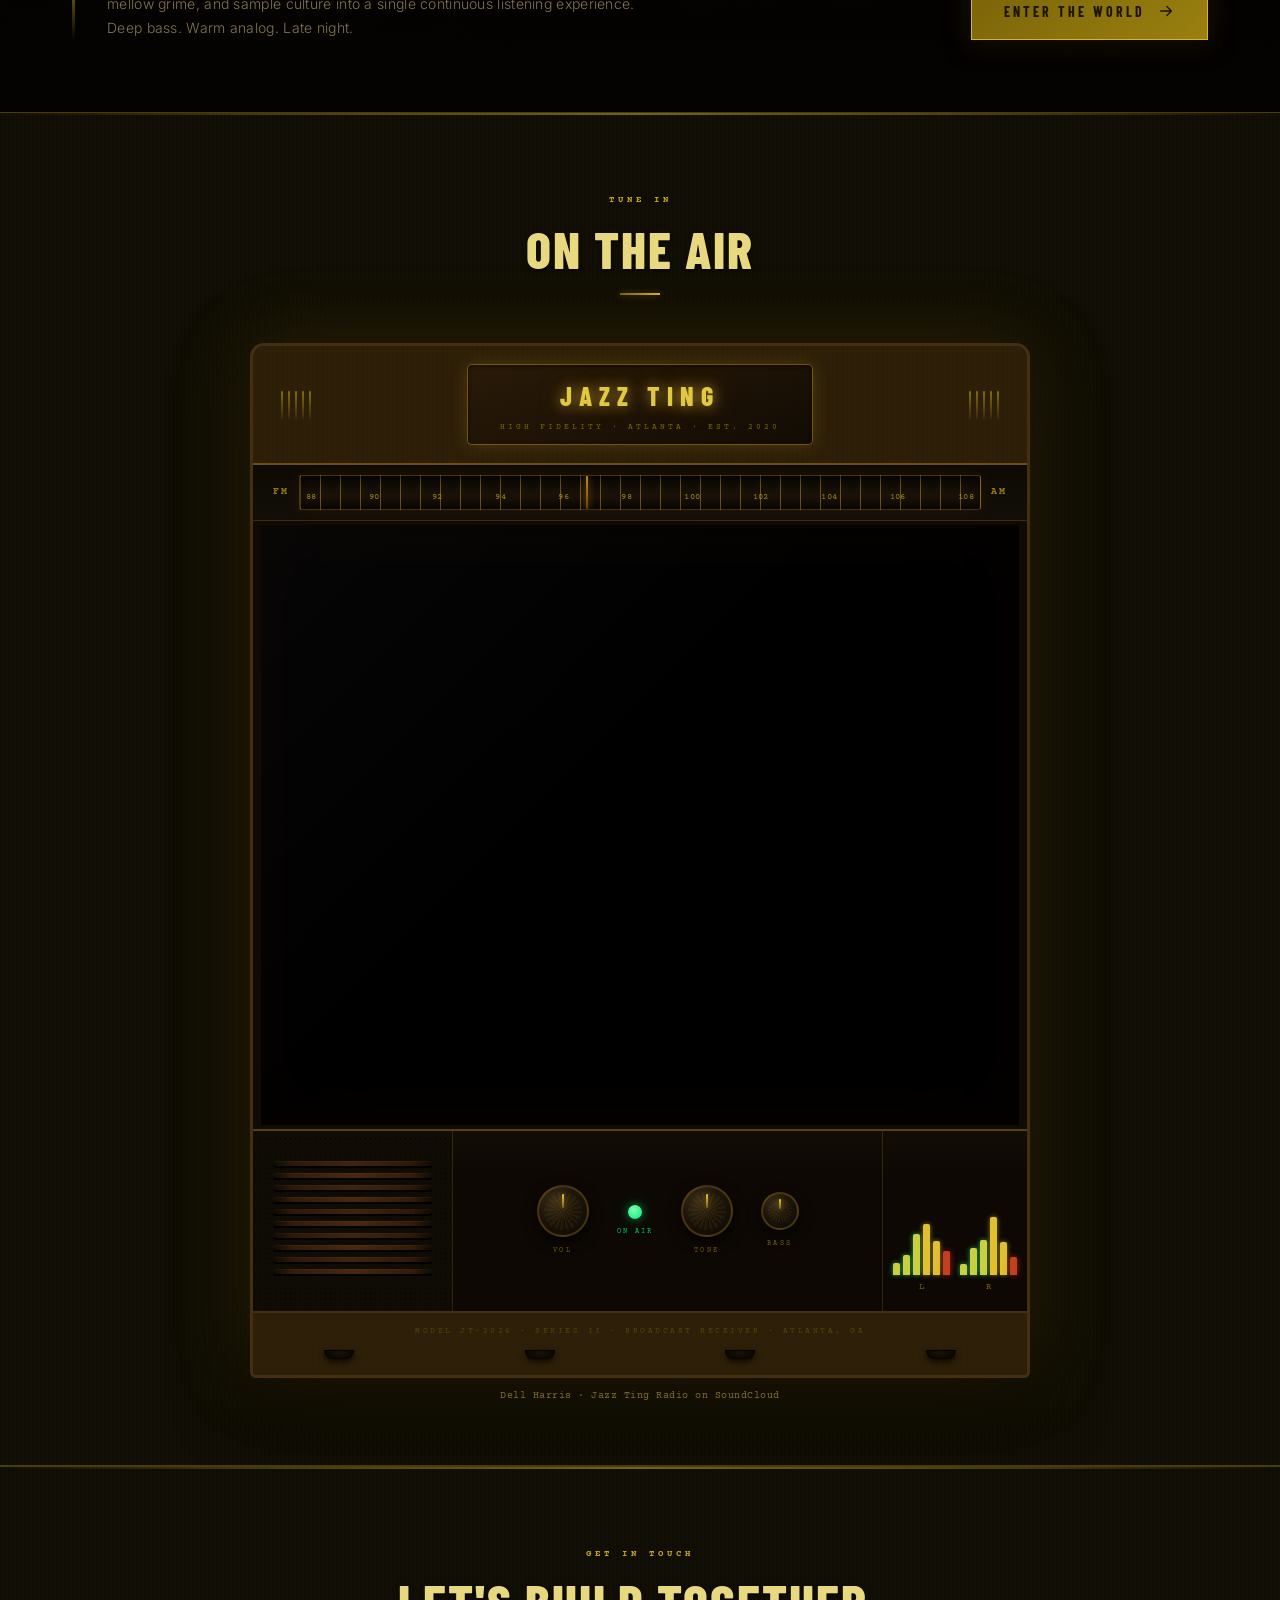
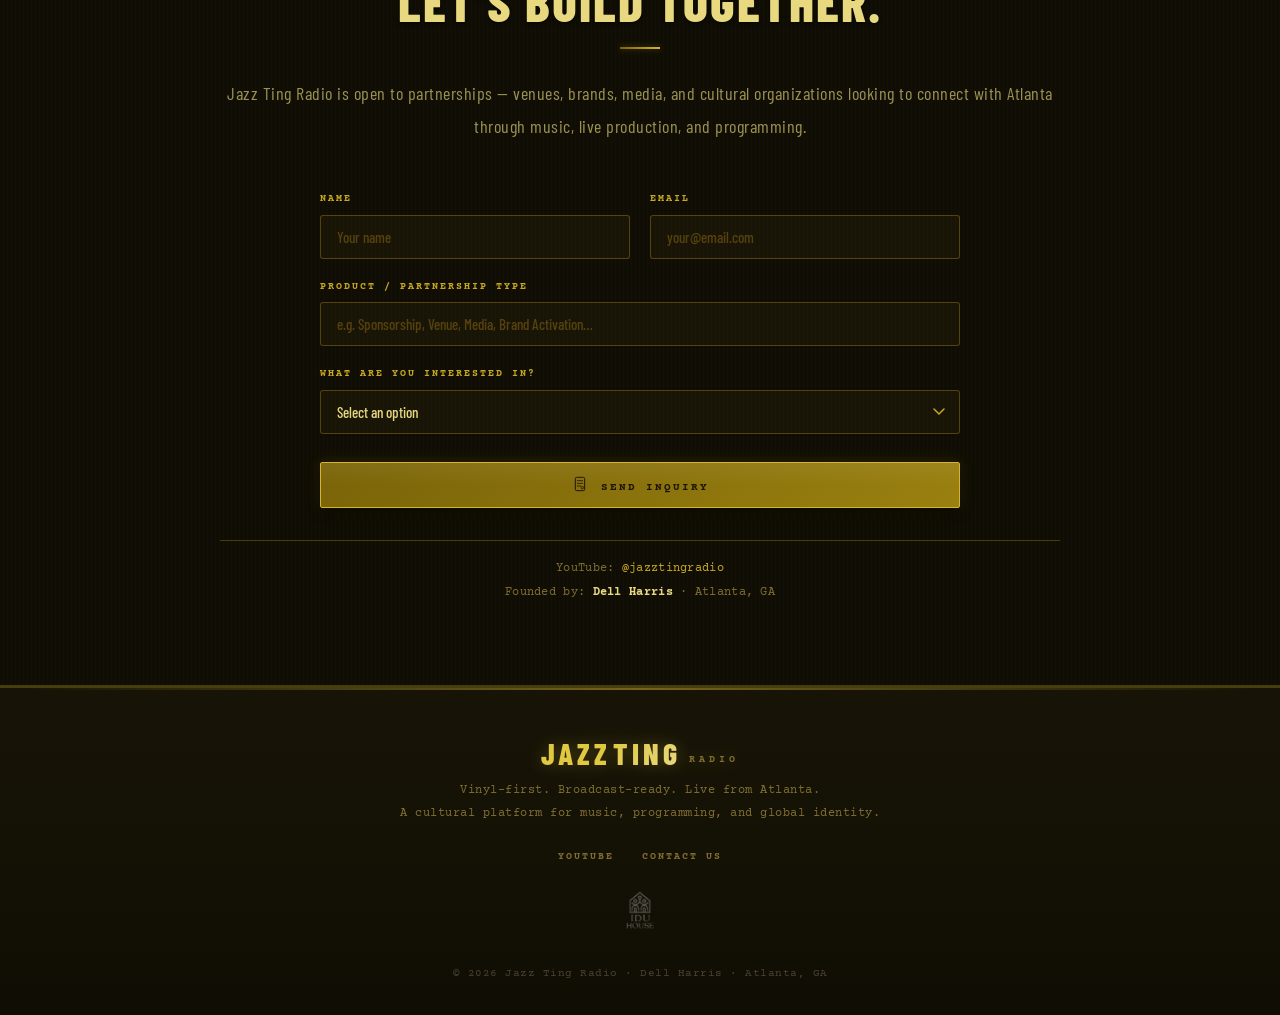
==== commit c3a3258d: "Cross-promote House on the Green from the homepage Add a hero badge with the Oct 17 date linking to " ====
--- a/index.html
+++ b/index.html
@@ -206,6 +206,13 @@
       </a>
     </li>
 
+    <li class="jtr-nav-link">
+      <a href="/amadorlife/">
+        <span class="jtr-nav-label">House on the Green</span>
+        <span class="jtr-nav-meta">Amador × Founders Green · Oct 17</span>
+      </a>
+    </li>
+
     <li class="jtr-nav-link jtr-nav-link--current">
       <a href="#">
         <span class="jtr-nav-label">Jazz Ting Radio</span>
@@ -271,6 +278,9 @@
           </div>
 
           <div class="studio-live-badge"><span class="live-dot"></span> BROADCAST READY · ATL</div>
+          <a href="/amadorlife/" class="studio-promo-badge">
+            <span class="live-dot"></span> House on the Green · Oct 17
+          </a>
           <div class="hero-title-overlay">
             <div class="hero-eyebrow">Jazz Ting Radio · Atlanta</div>
             <h1 class="hero-main-title">Vinyl. Culture.<br>Live Sound.</h1>
--- a/style.css
+++ b/style.css
@@ -788,6 +788,21 @@
   box-shadow: 0 0 6px var(--pilot-glow), 0 0 12px rgba(0,232,120,.4);
   animation: pilotBlink 2s ease-in-out infinite;
 }
+
+.studio-promo-badge {
+  position: absolute; top: 14px; right: 14px; z-index: 3;
+  background: rgba(10,7,2,.88);
+  border: 1px solid var(--pilot-green);
+  color: var(--cream);
+  font-family: 'Courier Prime', monospace;
+  font-size: 9px; font-weight: 700; letter-spacing: 1.5px; text-transform: uppercase;
+  padding: 5px 12px;
+  border-radius: 2px;
+  display: flex; align-items: center; gap: 8px;
+  transition: background 0.2s, color 0.2s;
+}
+.studio-promo-badge:hover { background: var(--pilot-green); color: var(--wood); }
+.studio-promo-badge:hover .live-dot { background: var(--wood); box-shadow: none; }
 
 /* Hero title overlay */
 .hero-title-overlay {
